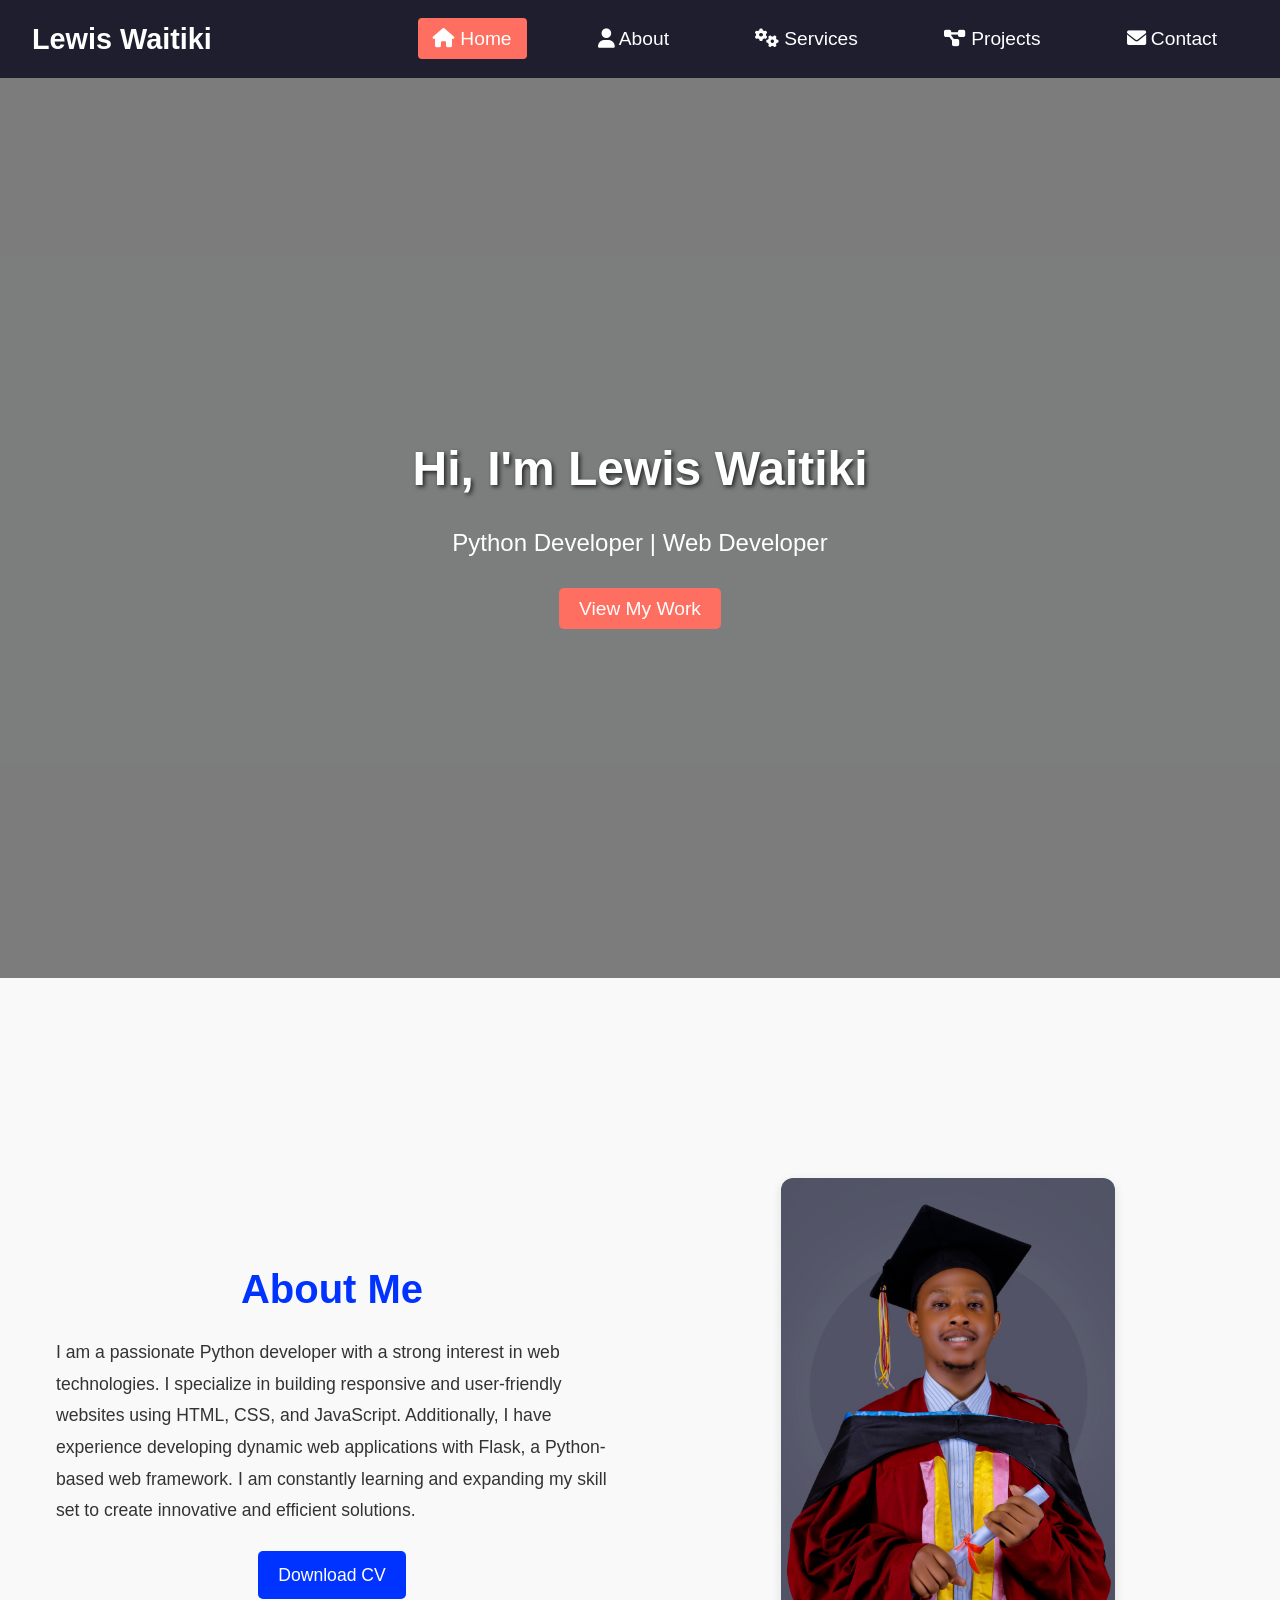
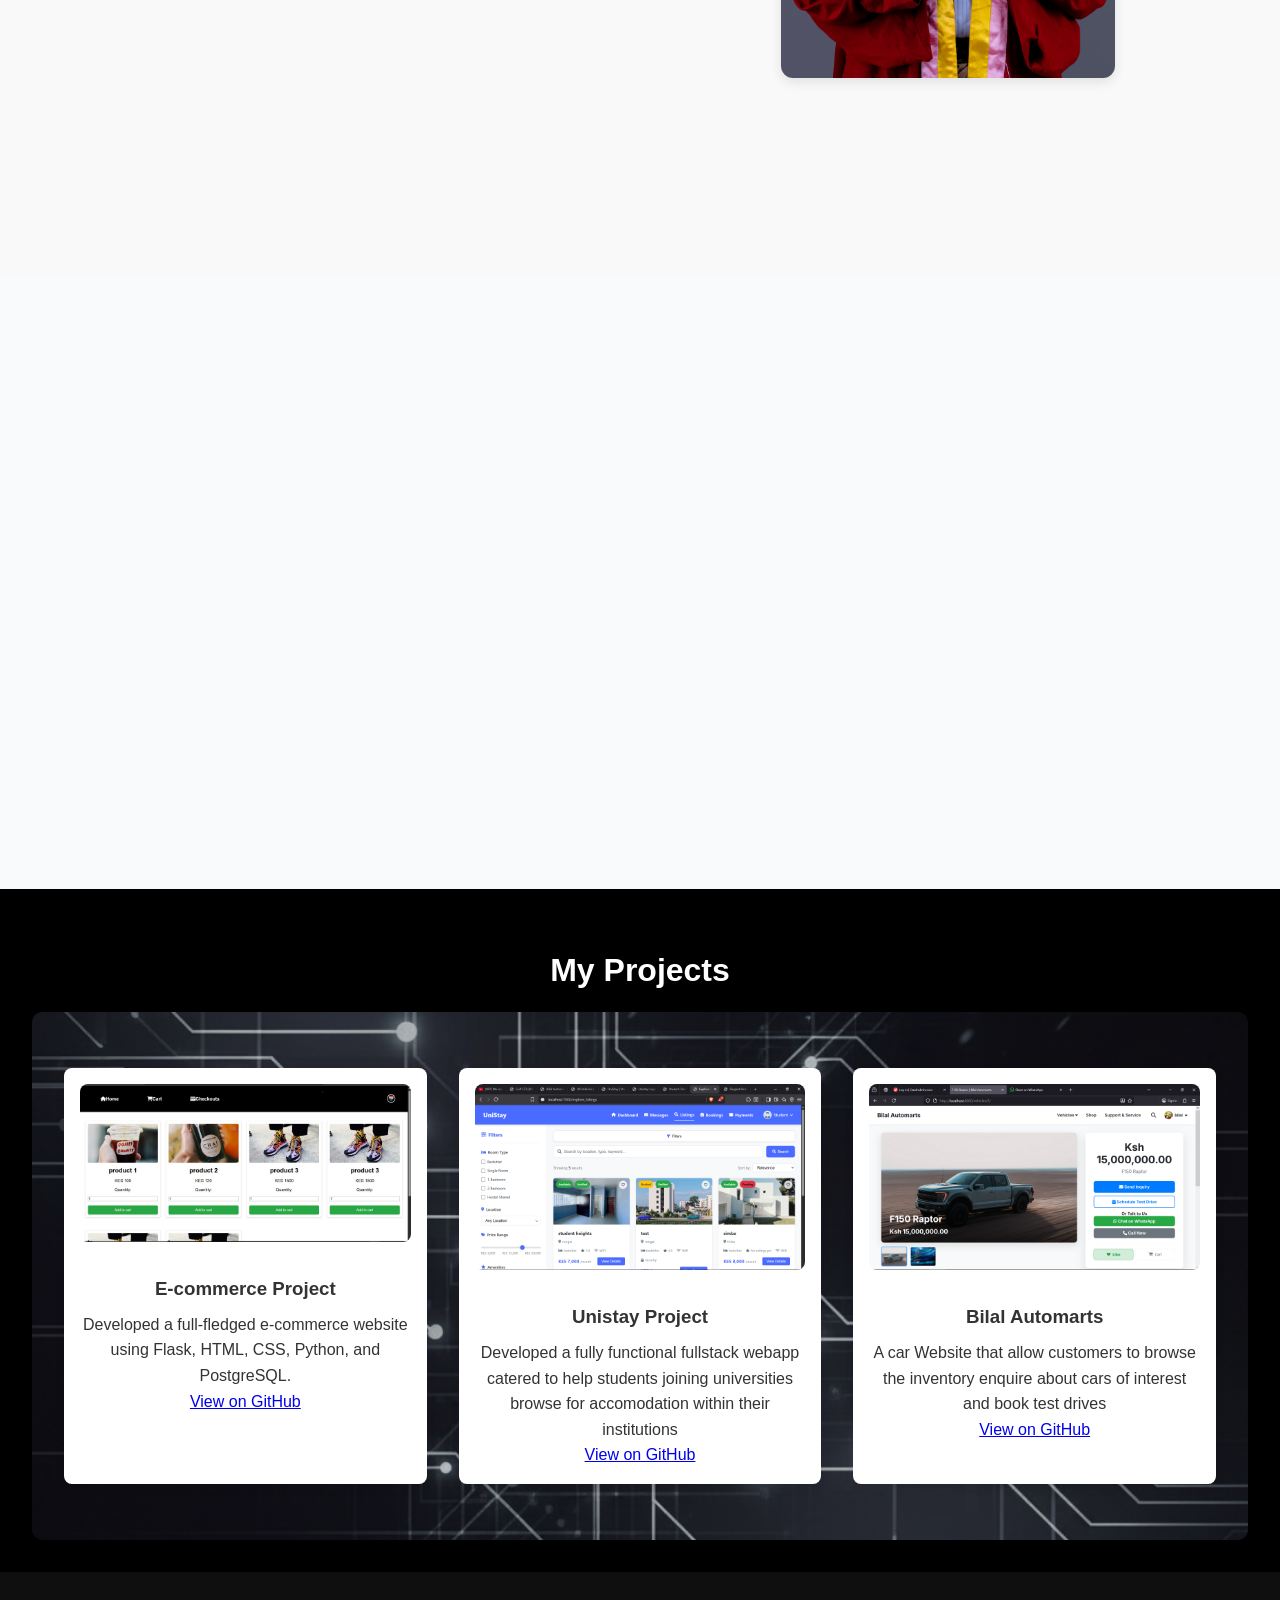
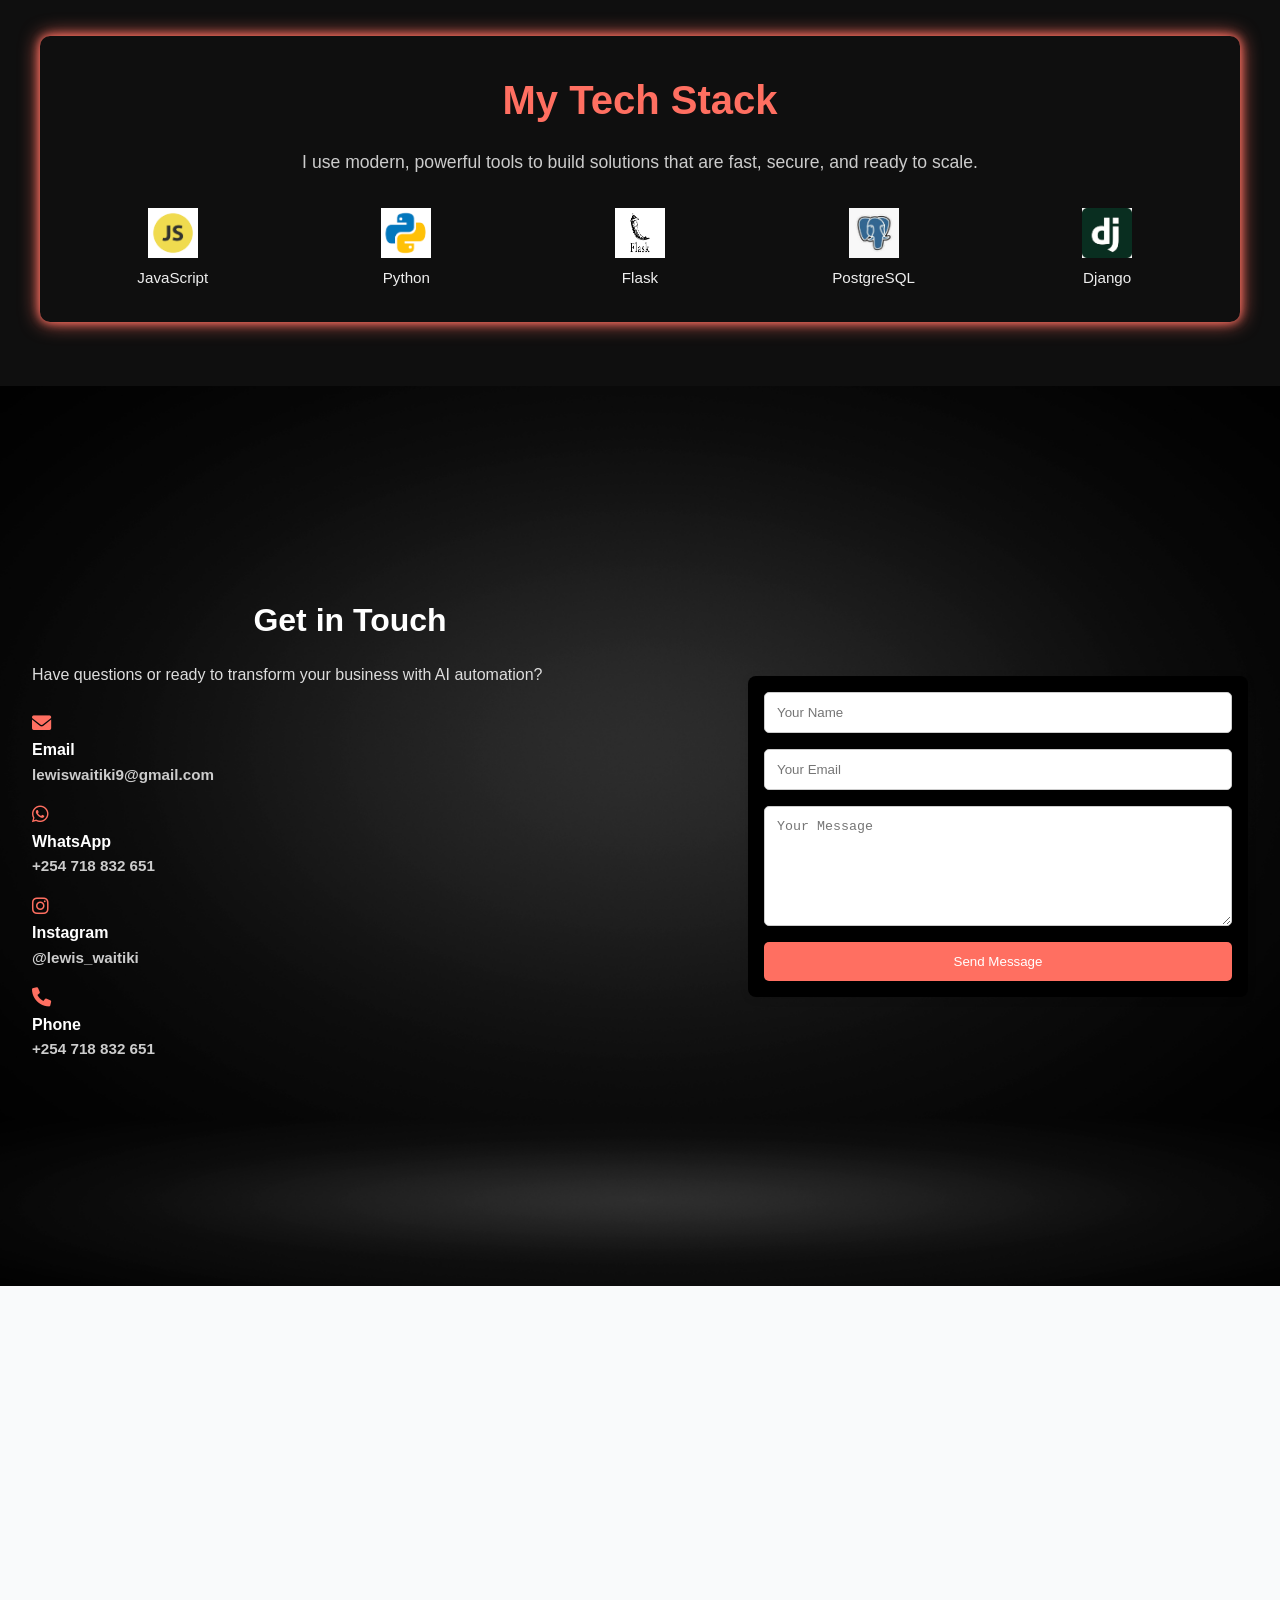
==== index.html @ f3b905ed "added ecommerce project image" ====
<!DOCTYPE html>
<html lang="en">
  <head>
    <meta charset="UTF-8" />
    <meta name="viewport" content="width=device-width, initial-scale=1.0" />
    <meta name="description" content="Lewis Waitiki - Web Developer Portfolio" />
    <meta name="keywords" content="Python Developer, Web Developer, Flask, Django, Portfolio, Nairobi">
    <meta name="author" content="Lewis Waitiki">
    <title>Lewis Waitiki | Web Developer</title>
    <link rel="stylesheet" href="css/style.css">
    <link href="https://fonts.googleapis.com/css2?family=Roboto:wght@400;700&display=swap" rel="stylesheet">
    <link rel="stylesheet" href="https://cdnjs.cloudflare.com/ajax/libs/font-awesome/6.0.0-beta3/css/all.min.css">
  </head>
  <body>
    <header>
      <div class="logo">Lewis Waitiki</div>
      <nav>
        <button id="toggle-button" aria-label="Toggle Menu">☰</button>
        <ul>
          <li><a href="#hero"><i class="fas fa-home"></i> Home</a></li>
          <li><a href="#about"><i class="fas fa-user"></i> About</a></li>
          <li><a href="#services"><i class="fas fa-cogs"></i> Services</a></li>
          <li><a href="#Projects"><i class="fas fa-project-diagram"></i> Projects</a></li>
          <li><a href="#contact"><i class="fas fa-envelope"></i> Contact</a></li>
        </ul>
      </nav>
    </header>
    <main>
      <!-- Hero Section -->
      <section id="hero"  class="reveal"> 
        <div class="hero-content">
          <h1>Hi, I'm Lewis Waitiki</h1>
          <p>Python Developer | Web Developer</p>
          <a href="#Projects" class="btn">View My Work</a>
        </div>
      </section>

      <!-- About Section -->
      <section id="about" class="reveal">
        <div class="about-container" id="about-container">
            <div class="about-content">
              <h2>About Me</h2>
              <p>
                I am a passionate Python developer with a strong interest in web technologies. 
                I specialize in building responsive and user-friendly websites using HTML, CSS, and JavaScript. 
                Additionally, I have experience developing dynamic web applications with Flask, a Python-based web framework. 
                I am constantly learning and expanding my skill set to create innovative and efficient solutions.
              </p>
              <div class="btn-wrapper">
                <a href="cv/lewis_waitiki_resume.pdf" class="btn" target="_blank">Download CV</a>
              </div>
            </div>
            <div class="about-image">
                <img src="images/portfolio-img.jpg" alt="portfolio image" id="about-image">
            </div>
        </div>
      </section>

      <!-- Services Section -->
      <section id="services" class="reveal">
        <h2>Services I Offer</h2>
        <div class="services-container">
          <div class="service">
            <i class="fas fa-laptop-code"></i>
            <h3>Web Development</h3>
            <p>I build responsive and user-friendly websites using modern technologies like HTML, CSS, JavaScript, and Flask/Django.</p>
            <a href="#contact" class="btn">Learn More</a>
          </div>
          <div class="service">
            <i class="fas fa-server"></i>
            <h3>Backend Development</h3>
            <p>I develop robust backend systems using Python, Flask, and Django to handle data processing, APIs, and server-side logic.I also have experience working with databases like Postgres and MySQL</p>
            <a href="#contact" class="btn">Learn More</a>
          </div>
          <div class="service">
            <i class="fas fa-bug"></i>
            <h3>Debugging & Optimization</h3>
            <p>I provide code reviews, debugging, and optimization services to improve the performance and efficiency of your web applications.</p>
            <a href="#contact" class="btn">Learn More</a>
          </div>
        </div>
        <!-- <a href="#contact" class="btn">Get in Touch</a> -->
      </section>

      <!-- Projects Section -->
      <section id="Projects" class="reveal">
        <h2>My Projects</h2>
        <div class="projects-container">
          <div class="Project">
            <img src="images/ecommerce-pr-img.jpg" alt="E-commerce Project Screenshot">
            <h3>E-commerce Project</h3>
            
            <p>Developed a full-fledged e-commerce website using Flask, HTML, CSS, Python, and PostgreSQL.</p>
            <a href="https://github.com/lewiswaitiki/Ecommerce" target="_blank">View on GitHub</a>
          </div>
          <div class="Project">
            <img src="images/unistay-img.png" alt="E-commerce Project Screenshot" id="project-img">
            <h3>Unistay Project</h3>
            <p>Developed a fully functional fullstack webapp catered to help students joining universities browse for accomodation within their institutions</p>
            <a href="https://github.com/lewiswaitiki/Ecommerce" target="_blank">View on GitHub</a>
          </div>
          <div class="Project">
            <img src="images/bilal-automarts-img.png" alt="E-commerce Project Screenshot" id="project-img">
            <h3>Bilal Automarts</h3>
            <p>A car Website that allow customers to browse the inventory enquire about cars of interest and book test drives</p>
            <a href="https://github.com/lewiswaitiki/Ecommerce" target="_blank">View on GitHub</a>
          </div>
        </div>
      </section>


      <section id="tech-stack" class="reveal">
        <div class="tech-stack-container">
          <h2>My Tech Stack</h2>
          <p>I use modern, powerful tools to build solutions that are fast, secure, and ready to scale.</p>
          <div class="tech-icons">
            <div class="tech-item"><img src="images/javascript.png" alt="JavaScript"><span>JavaScript</span></div>
            <div class="tech-item"><img src="images/python.png" alt="Python"><span>Python</span></div>
            <div class="tech-item"><img src="images/flask.png" alt="Flask"><span>Flask</span></div>
            <div class="tech-item"><img src="images/postgresql.jpg" alt="PostgreSQL"><span>PostgreSQL</span></div>
            <div class="tech-item"><img src="images/django.png" alt="Django"><span>Django</span></div>
          </div>
        </div>
      </section>

  

      <!-- Contact Section -->
      <section id="contact" class="reveal">
        <div class="contact-options">
          <h2>Get in Touch</h2>
          <p>Have questions or ready to transform your business with AI automation?</p>
          <div class="contact-option">
            <i class="fas fa-envelope"></i>
            <h4>Email</h4>
            <h5>lewiswaitiki9@gmail.com</h5>
          </div>
          <div class="contact-option">
            <i class="fab fa-whatsapp"></i>
            <h4>WhatsApp</h4>
            <h5>+254 718 832 651</h5>
          </div>
          <div class="contact-option">
            <i class="fab fa-instagram"></i>
            <h4>Instagram</h4>
            <h5>@lewis_waitiki</h5>
          </div>
          <div class="contact-option">
            <i class="fa-solid fa-phone"></i>
            <h4>Phone</h4>
            <h5>+254 718 832 651</h5>
          </div>
        </div>
        <div>
          <form action="#" method="post" id="form">
            <label for="name">Your Name</label>
            <input type="text" id="name" name="name" placeholder="Your Name" required>
            
            <label for="email">Your Email</label>
            <input type="email" id="email" name="email" placeholder="Your Email" required>
            
            <label for="message">Your Message</label>
            <textarea id="message" name="message" placeholder="Your Message" required></textarea>
            
            <button type="submit">Send Message</button>
          </form>
        </div>
      </section>
    </main>

    <footer class="footer reveal">
      <div class="footer-container">
        
        <!-- Logo or Branding -->
        <div class="footer-column">
          <div class="footer-logo">LW</div>
          <p>Lewis Waitiki</p>
        </div>

        <!-- Quick Links -->
        <div class="footer-column">
          <h4>Quick Links</h4>
          <ul class="footer-links">
            <li><a href="#about">About Me</a></li>
            <li><a href="#services">Services</a></li>
            <li><a href="#Projects">Projects</a></li>
            <li><a href="#tech-stack">stack</a></li>
            <li><a href="#contact">Contact</a></li>
          </ul>
        </div>

        <!-- Contact Info -->
        <div class="footer-column">
          <h4>Contact</h4>
          <p><i class="fas fa-map-marker-alt"></i> Nairobi, Kenya</p>
          <p><i class="fas fa-envelope"></i> <a href="mailto:lewiswaitiki9@gmail.com">lewiswaitiki9@gmail.com</a></p>
          <p><i class="fas fa-phone"></i> <a href="tel:+254718832651">+254 718 832 651</a></p>
          <div class="footer-socials">
            <a href="https://github.com/lewiswaitiki" target="_blank"><i class="fab fa-github"></i></a>
            <a href="https://www.instagram.com/lewis_waitiki/" target="_blank"><i class="fab fa-instagram"></i></a>
            <a href="https://api.whatsapp.com/send?phone=254718832651" target="_blank"><i class="fab fa-whatsapp"></i></a>
          </div>
        </div>

      </div>

      <hr>
      <p>&copy; 2025 Lewis Waitiki | All Rights Reserved</p>
    </footer>


    <!-- JavaScript -->
    <script src="js/scripts.js"></script>
  </body>
</html>
---- css/style.css ----
/* Reset & Base */
* {
  margin: 0;
  padding: 0;
  box-sizing: border-box;
}

body {
  font-family: 'Poppins', Arial, sans-serif;
  background-color: #F9FAFB;
  color: #333;
  line-height: 1.6;
  scroll-behavior: smooth;
}

.section{
  padding:4rem 2rem;
  max-width: 1200px;
  margin: auto;
}

header {
  display: flex;
  justify-content: space-between;
  align-items: center;
  background-color: #333;
  background: #1E1E2F;
  padding: 1rem 2rem;
  position: relative; /* Allows the menu to drop below */
  z-index: 1000; /* Keep header elements on top */
  position: sticky;
  top: 0;
}



.logo {
  color: white;
  font-size: 1.8rem;
  font-weight: 600;
}

/* Style the navigation */


nav ul {
  list-style: none;
  display: flex; /* Display as flex in desktop mode */
  gap: 1.5rem;
}

nav ul li {
  margin: 0 1rem;
}

nav ul li a {
  color: white;
  text-decoration: none;
  font-size: 1.2rem;
  padding: 10px 15px;
  border-radius: 4px;
  transition: background 0.3s ease;
}

nav ul li a:hover {
  background:  #ff4b3a;

}
nav ul li a.active {
  background-color: #ff6f61;
}

/* Menu Toggle Button */
#toggle-button {
  cursor: pointer;
  font-size: 2rem;
  color: white;
  background: transparent;
  border: none;
  display: none; /* Hidden by default */
}

/* Hero Section */
#hero {
  background: url('../images/portfolio.png') no-repeat  center/cover;
  height: 100vh;
  display: flex;
  justify-content: center;
  align-items: center;
  text-align: center;
  position: relative;
}

#hero::before{
  content:"";
  position: absolute;
  inset: 0;
  background: rgba(0, 0, 0, 0.5);
}

.hero-content {
  position: relative;
  z-index: 1;
  color: white;
  animation: fadeInUp 1s ease forwards;
}

#hero h1 {
  font-size: 3rem;
  text-shadow: 2px 2px 4px rgba(0, 0, 0, 0.7);
  margin-bottom: 1rem;
}

#hero p {
  font-size: 1.5rem;
  margin-bottom: 2rem;
}

#hero .btn {
  color: white;
  padding: 10px 20px;
  background: #ff6f61;
  text-decoration: none;
  font-size: 1.2rem;
  border-radius: 5px;
  transition: background 0.3s ease, transform 0.2s ease;
}

#hero .btn:hover {
  background:  #ff4b3a;
  transform: scale(1.05);
}


@keyframes fadeInUp {
  from { opacity: 0; transform: translateY(30px); }
  to { opacity: 1; transform: translateY(0); }
}

/* About Section */
#about {
  padding: 4rem 2rem;
  background-color: #f9f9f9;
  color: #333;
  width: 100%;
  min-height: 100vh;
  display: flex;
  align-items: center;
  justify-content: center;
}

.about-container {
  display: flex;
  flex-wrap: wrap;
  gap: 2rem;
  max-width: 1200px;
  margin: auto;
  align-items: center;
  animation: fadeInUp 1s ease forwards;
}

.about-content {
  flex: 1;
  min-width: 280px;
  padding: 1rem;
}

.about-content h2 {
  font-size: 2.5rem;
  margin-bottom: 1rem;
  color: #0033ff;
}

.about-content p {
  font-size: 1.1rem;
  line-height: 1.8;
  margin-bottom: 1.5rem;
}

.about-image {
  flex: 1;
  min-width: 280px;
  display: flex;
  justify-content: center;
  align-items: center;
  padding: 1rem;
}

.about-image img {
  max-width: 100%;
  height: 500px;
  border-radius: 12px;
  box-shadow: 0 4px 12px rgba(0, 0, 0, 0.1);
}

/* Button */
#about .btn-wrapper {
  display: flex;
  justify-content: center;
  margin-top: 1rem;
}

#about .btn {
  background: #0033ff;
  color: white;
  padding: 10px 20px;
  font-size: 1.1rem;
  border-radius: 5px;
  text-decoration: none;
  transition: background 0.3s ease, transform 0.2s ease;
}

#about .btn:hover {
  background: #001bbf;
  transform: scale(1.05);
}

/* Animation */
@keyframes fadeInUp {
  from { opacity: 0; transform: translateY(30px); }
  to { opacity: 1; transform: translateY(0); }
}


#services .btn {
  color: white;
  padding: 10px 20px;
  background: #ff6f61;
  text-decoration: none;
  font-size: 1.2rem;
  border-radius: 5px;
  transition: background 0.3s ease, transform 0.2s ease;
}

#services .btn:hover {
  background: #ff4b3a;
  transform: scale(1.05);
}

#services ul {
  list-style-type: none;
  padding: 0;
}

#services ul li {
  font-size: 1.2rem;
  margin: 0.5rem 0;
}

/* Services Section */
#services {
  padding: 2rem;
  text-align: center;
  background-color: #f9f9f9;
  height: 100vh;
}


#tech-stack {
  background-color: #0f0f0f;
  color: white;
  padding: 4rem 2rem;
  text-align: center;
}

.tech-stack-container {
  max-width: 1200px;
  margin: auto;
  box-shadow: 0 0 10px #ff6f61, 0 0 20px #ff6f61;
  border-radius: 10px;
  padding: 2rem;
}

#tech-stack h2 {
  font-size: 2.5rem;
  margin-bottom: 1rem;
  color: #ff6f61;
}

#tech-stack p {
  font-size: 1.1rem;
  margin-bottom: 2rem;
  color: #ccc;
}

.tech-icons {
  display: grid;
  grid-template-columns: repeat(auto-fit, minmax(120px, 1fr));
  gap: 2rem;
  justify-items: center;
}

.tech-item {
  display: flex;
  flex-direction: column;
  align-items: center;
  transition: transform 0.3s ease;
}

.tech-item img {
  width: 50px;
  height: 50px;
  margin-bottom: 0.5rem;
  /* filter: brightness(0) invert(1); */
}

.tech-item span {
  font-size: 0.95rem;
  color: #eee;
}

.tech-item:hover {
  transform: scale(1.1);
}





/* Projects Section */
#Projects {
  /* margin: 1.5rem 0; */
  /* margin: 2rem; */
  padding: 2rem;
  text-align: center;
  width: 100%;
  background-color:black;

}

#Projects h2{ 
  color: white;
  margin-top:1.5rem;
}


.projects-container {
  display: grid;
  grid-template-columns: repeat(auto-fit, minmax(280px, 1fr));
  gap: 2rem; 
  border-radius: 10px;
  padding: 2rem;
  background-image: url(../images/projects-bg.png);
  background-size: cover;
  background-position: center; 
  overflow: hidden;
}

.Project {
  margin: 1.5rem 0;
  background: white;
  border-radius: 8px;
  padding: 1rem;
  box-shadow: 0 4px 8px rgba(0, 0, 0, 0.1);
  transition: transform 0.3s ease;
}

.Project:hover {
  transform: translateY(-5px);
  transform: scale(1.02);
}

.Project img {
  max-width: 100%;
  border-radius: 8px;
  margin-bottom: 1rem;
}

.Project h3 {
  margin: 0.5rem 0;
}

/* Contacts Section */


/*  */

/* Contact Section */
#contact {
  background-image: url('../images/contact-bg.jpg');
  background-size: cover;
  background-position: center;
  min-height: 100vh;
  display: flex;
  align-items: center;
  justify-content: center;
  gap: 5rem;
  padding: 4rem 2rem;
  color: #fff;
}

#contact h2 {
  color: #ffffff;
  margin-bottom: 1rem;
}

.contact-options {
  flex: 1;
  min-width: 280px;
}

.contact-options p {
  margin-bottom: 1.5rem;
  font-size: 1rem;
  color: #ddd;
}

.contact-option {
  margin-bottom: 1rem;
}

.contact-option i {
  font-size: 1.2rem;
  color: #ff6f61;
  margin-right: 10px;
}

.contact-option h4 {
  margin: 0;
  font-size: 1rem;
  font-weight: 600;
}

.contact-option h5 {
  margin: 0;
  font-size: 0.95rem;
  color: #ccc;
}

/* Contact Form */
form {
  flex: 1;
  max-width: 500px;
  width: 100%;
  display: flex;
  flex-direction: column;
  background-color: rgba(0, 0, 0, 0.85);
  border-radius: 8px;
  padding: 1.5rem;
  box-shadow: 0 2px 8px rgba(0, 0, 0, 0.3);
}


form {
  max-width: 500px;
  width: 500px;
  margin: auto;
  display: flex;
  flex-direction: column;
  background-color:black;
  border-radius: 8px;
  padding: 1rem;
  box-shadow: 0 2px 8px rgba(0, 0, 0, 0.1);
}

form label {
  display: none;
}

form input,
form textarea {
  padding: 12px;
  margin-bottom: 1rem;
  border: 1px solid #ccc;
  border-radius: 5px;
  transition: border-color 0.3s ease;
  background: #fff;
  color: #333;
}

form textarea {
  height: 120px;
}

form input:focus,
form textarea:focus {
  border-color: #ff6f61;
}

form button {
  padding: 12px 20px;
  background: #ff6f61;
  color: white;
  border: none;
  border-radius: 5px;
  cursor: pointer;
  transition: background 0.3s ease, transform 0.2s ease;
}

form button:hover {
  background: #ff4b3a;
  transform: scale(1.05);
}


/* Footer Layout */
.footer {
  background: #1E1E2F;
  color: white;
  padding: 3rem 2rem;
  text-align: center;
}

.footer-container {
  display: flex;
  flex-wrap: wrap;
  justify-content: space-between;
  gap: 2rem;
  max-width: 1200px;
  margin: auto;
  text-align: left;
}

.footer-column {
  flex: 1;
  min-width: 250px;
}

.footer-logo {
  font-size: 2rem;
  font-weight: bold;
  color: #ff6f61;
  margin-bottom: 0.5rem;
}

.footer-links {
  list-style: none;
  padding: 0;
}

.footer-links li {
  margin: 0.5rem 0;
}

.footer-links a {
  color: white;
  text-decoration: none;
  transition: color 0.3s ease;
}

.footer-links a:hover {
  color: #ff6f61;
}

.footer-column a {
  color: white;
  text-decoration: none;
}

.footer-column a:hover {
  color: #ff6f61;
}

.footer-socials {
  margin-top: 1rem;
  display: flex;
  gap: 1rem;
}

.footer-socials a {
  font-size: 1.5rem;
  color: white;
  transition: color 0.3s ease;
}

.footer-socials a:hover {
  color: #ff6f61;
}

hr {
  margin: 2rem 0;
  border: none;
  border-top: 1px solid #444;
}

.footer p {
  font-size: 0.9rem;
  color: #ccc;
}

/* Scroll Reveal Base */
.reveal {
  opacity: 0;
  transform: translateY(40px);
  transition: opacity 0.8s ease, transform 0.8s ease;
}

.reveal.visible {
  opacity: 1;
  transform: translateY(0);
}

hr{
  margin-bottom: 2rem;
  width: 100%;
}







/* Services Section */
#services {
  padding: 4rem 2rem;
  background-color: #f9f9f9;
  text-align: center;
  background-color:#0C0C69;
  height: auto;
}

#services h2{
  color: white;
}

.services-container {
  display: grid;
  grid-template-columns: repeat(auto-fit, minmax(300px, 1fr));
  gap: 2rem;
  margin-top: 2rem;
}

h2{
  font-size: 2rem;
  margin-bottom: 1rem;
  text-align: center;
}

.service {
  background: white;
  border-radius: 8px;
  padding: 2rem;
  box-shadow: 0 4px 8px rgba(0, 0, 0, 0.1);
  transition: transform 0.3s ease, box-shadow 0.3s ease, background 0.3s ease;
  height: 400px;
}

.service:hover {
  transform: translateY(-10px);
  box-shadow: 0 8px 16px rgba(0, 0, 0, 0.2);
  background: #f9f9f9;
}

.service i {
  /* font-size: 2.5rem;
  color: #ff6f61;
  margin-bottom: 1rem; */
  font-size: 2.5rem;
  background: linear-gradient(45deg, #ff6f61, #ff4b3a);
  -webkit-background-clip: text;
  background-clip: text;
  color: transparent;
  margin-bottom: 1rem;
}

.service h3 {
  font-size: 1.5rem;
  margin-bottom: 1rem;
}

.service p {
  font-size: 1rem;
  color: #666;
}

#services .btn {
  display: inline-block;
  padding: 0.75rem 1.5rem;
  background: #ff6f61;
  color: white;
  text-decoration: none;
  border-radius: 5px;
  transition: background 0.3s ease, transform 0.3s ease;
  margin: 2rem 0 2rem; /* Add margin for spacing */
}

#services .btn:hover {
  background: #ff4b3a;
  transform: translateY(-3px); /* Add a subtle hover effect */
}



/* Responsive Styles *//* Desktop Styles */
@media (min-width: 769px) {
  #toggle-button {
    display: none; /* Hide toggle button on desktop */
  }

  nav ul {
    display: flex; /* Show menu items as flex on desktop */
  }
}

/* Mobile Styles */
@media (max-width: 768px) {
  /* Toggle button visible */
  #toggle-button {
    display: block;
    margin-left: auto;
  }

  /* Navigation menu hidden by default */
  nav ul {
    display: none;
    flex-direction: column;
    position: absolute;
    top: 70px;
    right: 0;
    background-color: #333;
    width: 200px;
    z-index: 999;
  }

  nav ul.show {
    display: flex; /* Show menu when toggled */
  }

  nav ul li {
    padding: 5px;
    text-align: right;
  }

  nav ul li a {
    padding: 10px 20px;
    display: block;
  }

  /* Layout adjustments */
  .services-container,
  .projects-container,
  .footer-container {
    grid-template-columns: 1fr;
    flex-direction: column;
    text-align: center;
  }

  .footer-column {
    margin-bottom: 2rem;
  }

  .footer-socials{
    justify-content: center;
  }

  .service,
  .Project {
    height: auto;
    padding: 1rem;
  }

  /* Hero text scaling */
  .hero-content h1,
  #hero h1 {
    font-size: 2rem;
  }

  .hero-content p,
  #hero p {
    font-size: 1.2rem;
  }

  /* Form padding */
  form {
    padding: 1rem;
  }

  /* Section spacing */
  #about,
  #services,
  #contact {
    padding: 2rem 1rem;
    height: auto;
  }

  .about-content{
    width: 100%;
  }

  .about-container {
    flex-direction: column;
    text-align: center;
  }

  .about-content h2 {
    font-size: 2rem;
  }

  .about-content p {
    font-size: 1rem;
  }

  .about-image img {
    width: 100%;
    max-width: 400px;
  }

  #contact {
    flex-direction: column;
    gap: 2rem;
    text-align: center;
    padding: 2rem 1rem;
  }

  .contact-options {
    order: 1;
  }

  form {
    order: 2;
    width: 100%;
    max-width: 100%;
  }

  .contact-option h4,
  .contact-option h5 {
    text-align: center;
  }

  
  .tech-icons {
    gap: 1rem;
  }

  .tech-item img {
    width: 40px;
    height: 40px;
  }

  #tech-stack h2 {
    font-size: 2rem;
  }
}
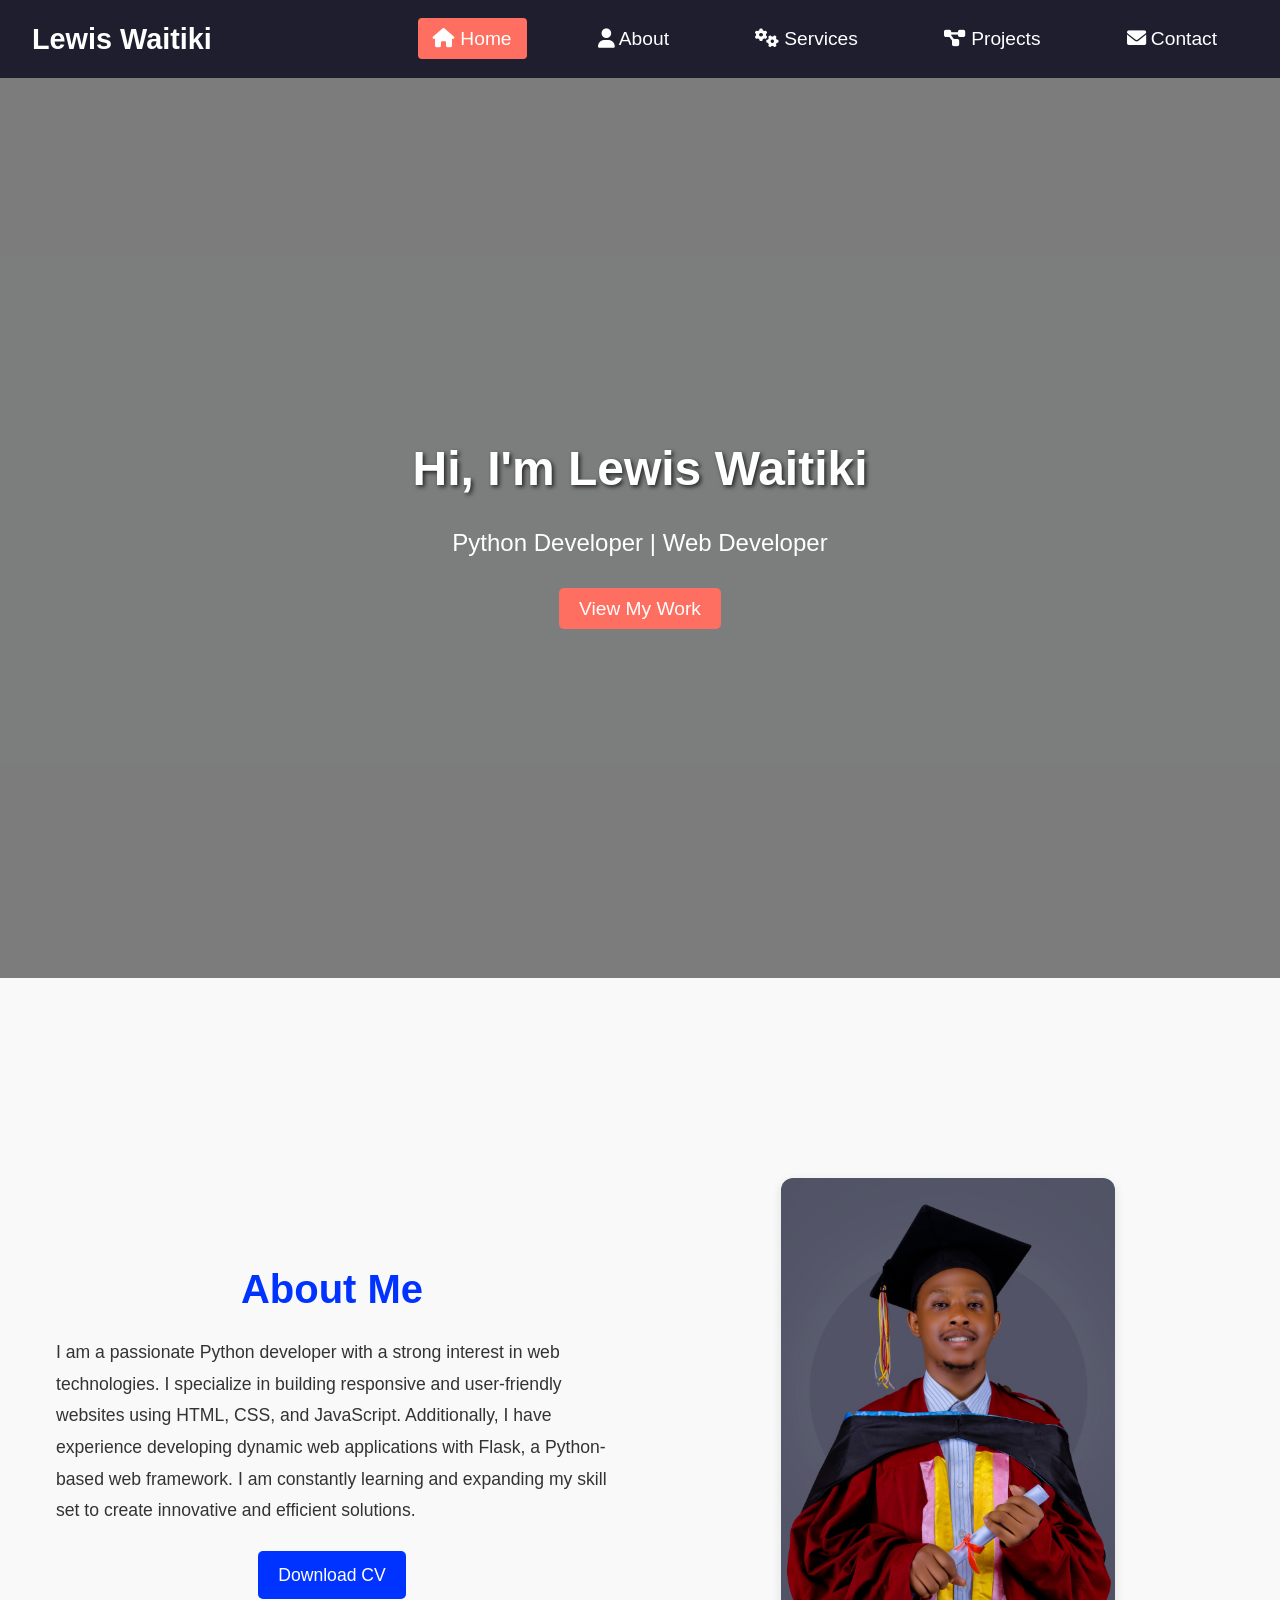
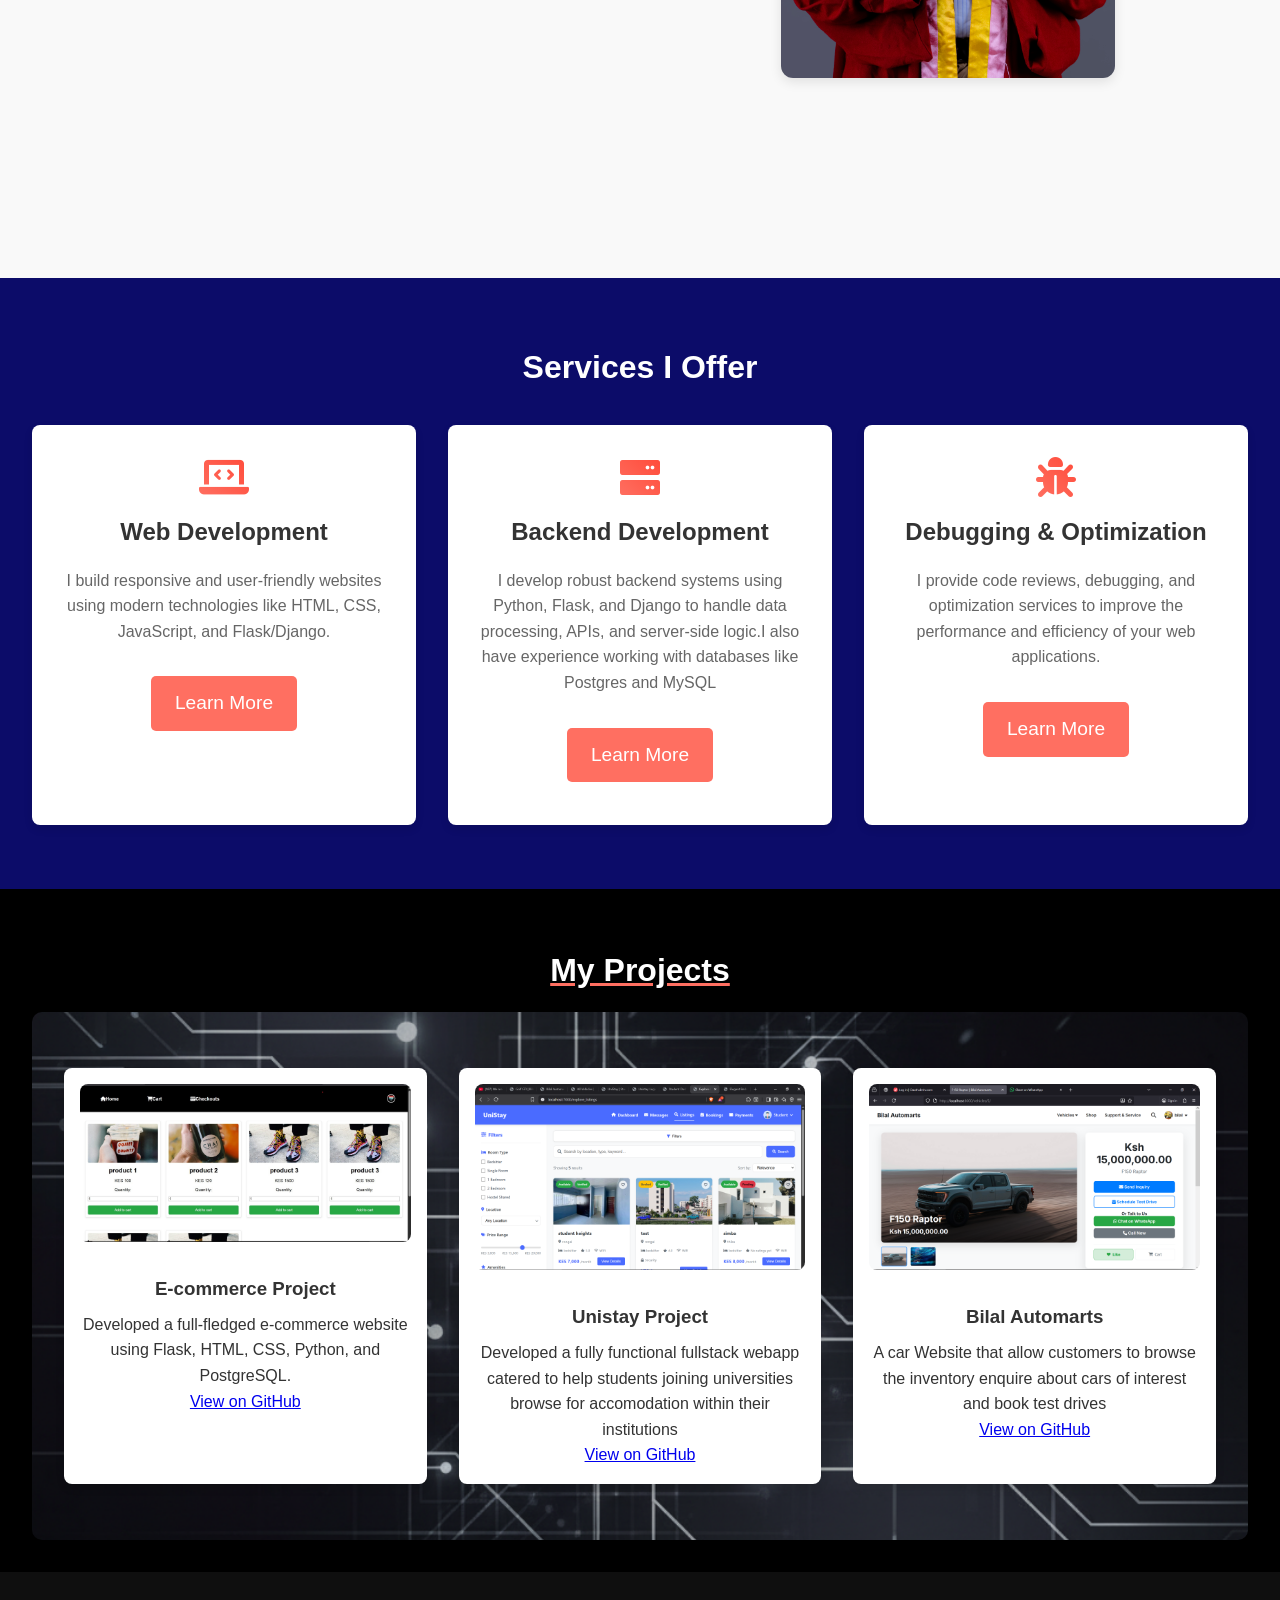
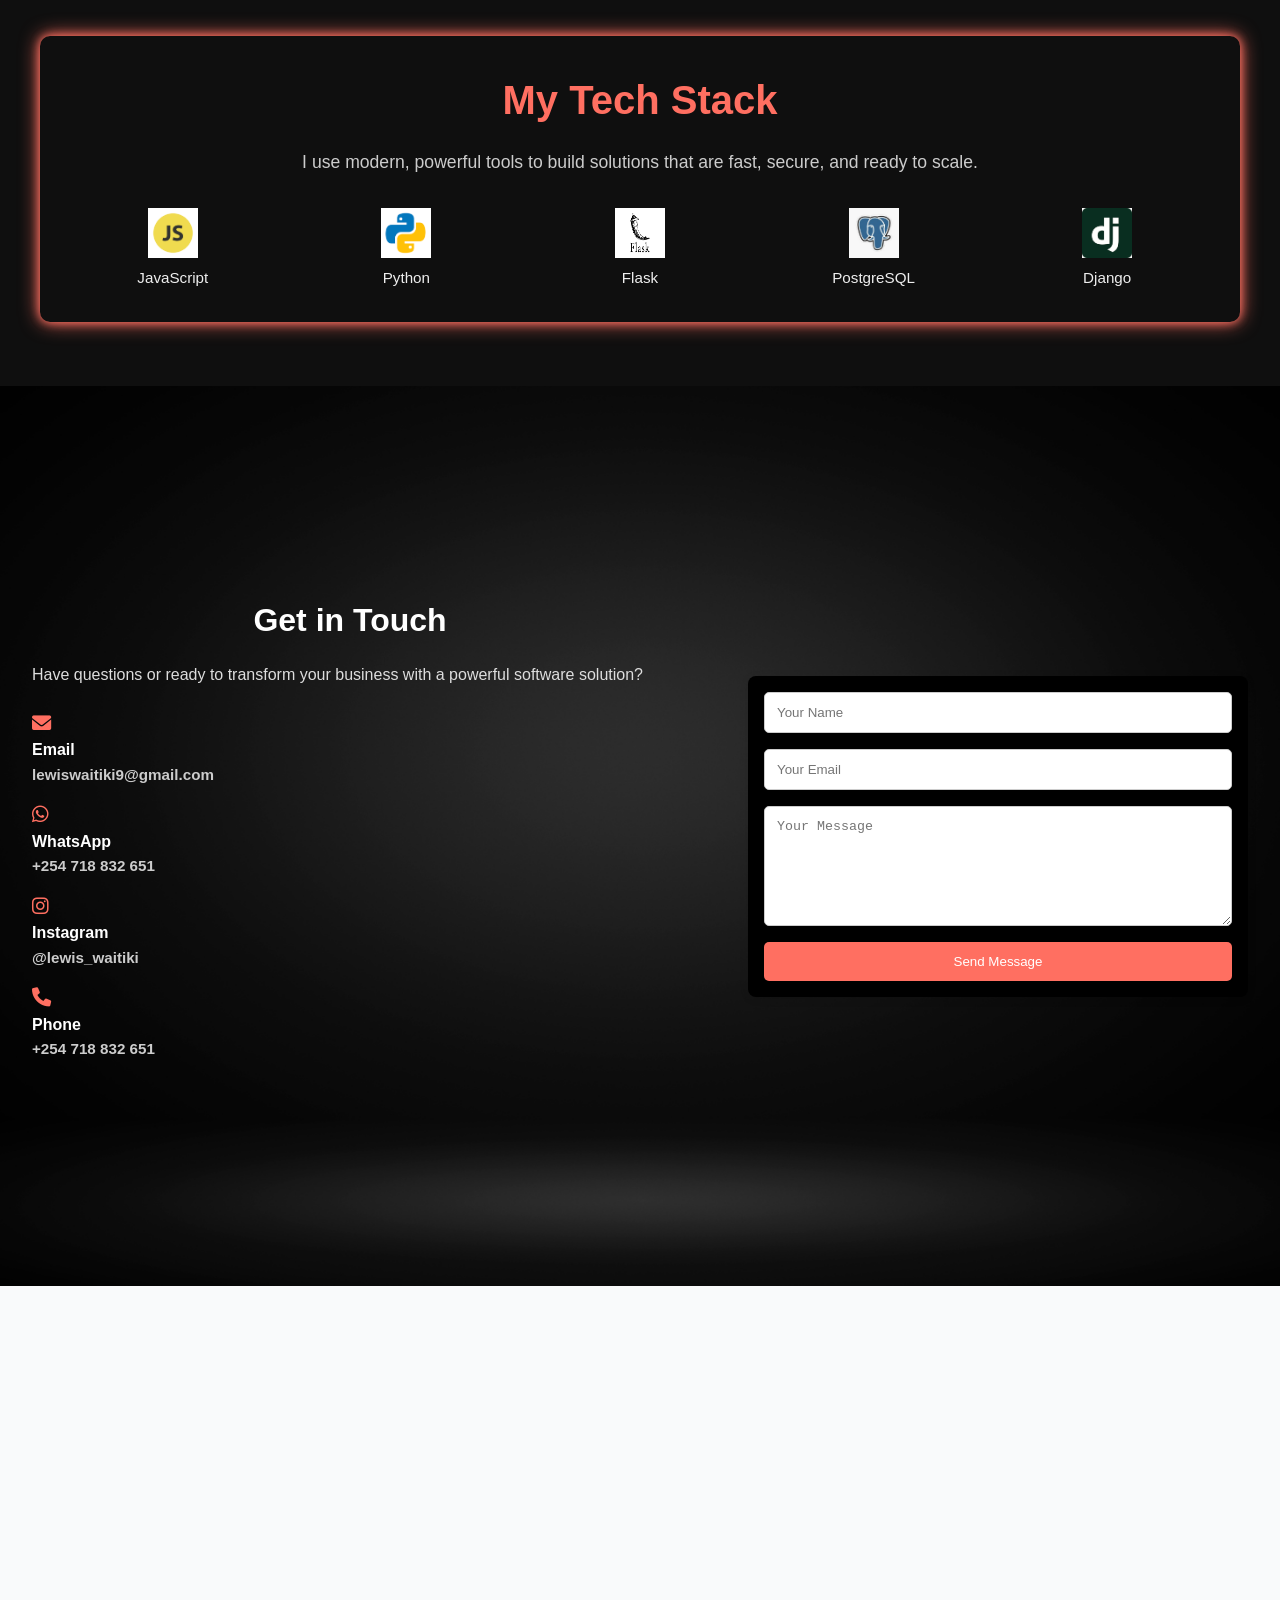
==== commit 5cdf9af8: "updated contact section tittle" ====
--- a/index.html
+++ b/index.html
@@ -129,7 +129,7 @@
       <section id="contact" class="reveal">
         <div class="contact-options">
           <h2>Get in Touch</h2>
-          <p>Have questions or ready to transform your business with AI automation?</p>
+          <p>Have questions or ready to transform your business with a powerful software solution?</p>
           <div class="contact-option">
             <i class="fas fa-envelope"></i>
             <h4>Email</h4>
--- a/css/style.css
+++ b/css/style.css
@@ -331,6 +331,9 @@
 #Projects h2{ 
   color: white;
   margin-top:1.5rem;
+  text-decoration: underline;
+  /* text-underline-offset: 6px; */
+  text-decoration-color: #ff6f61;
 }
 
 
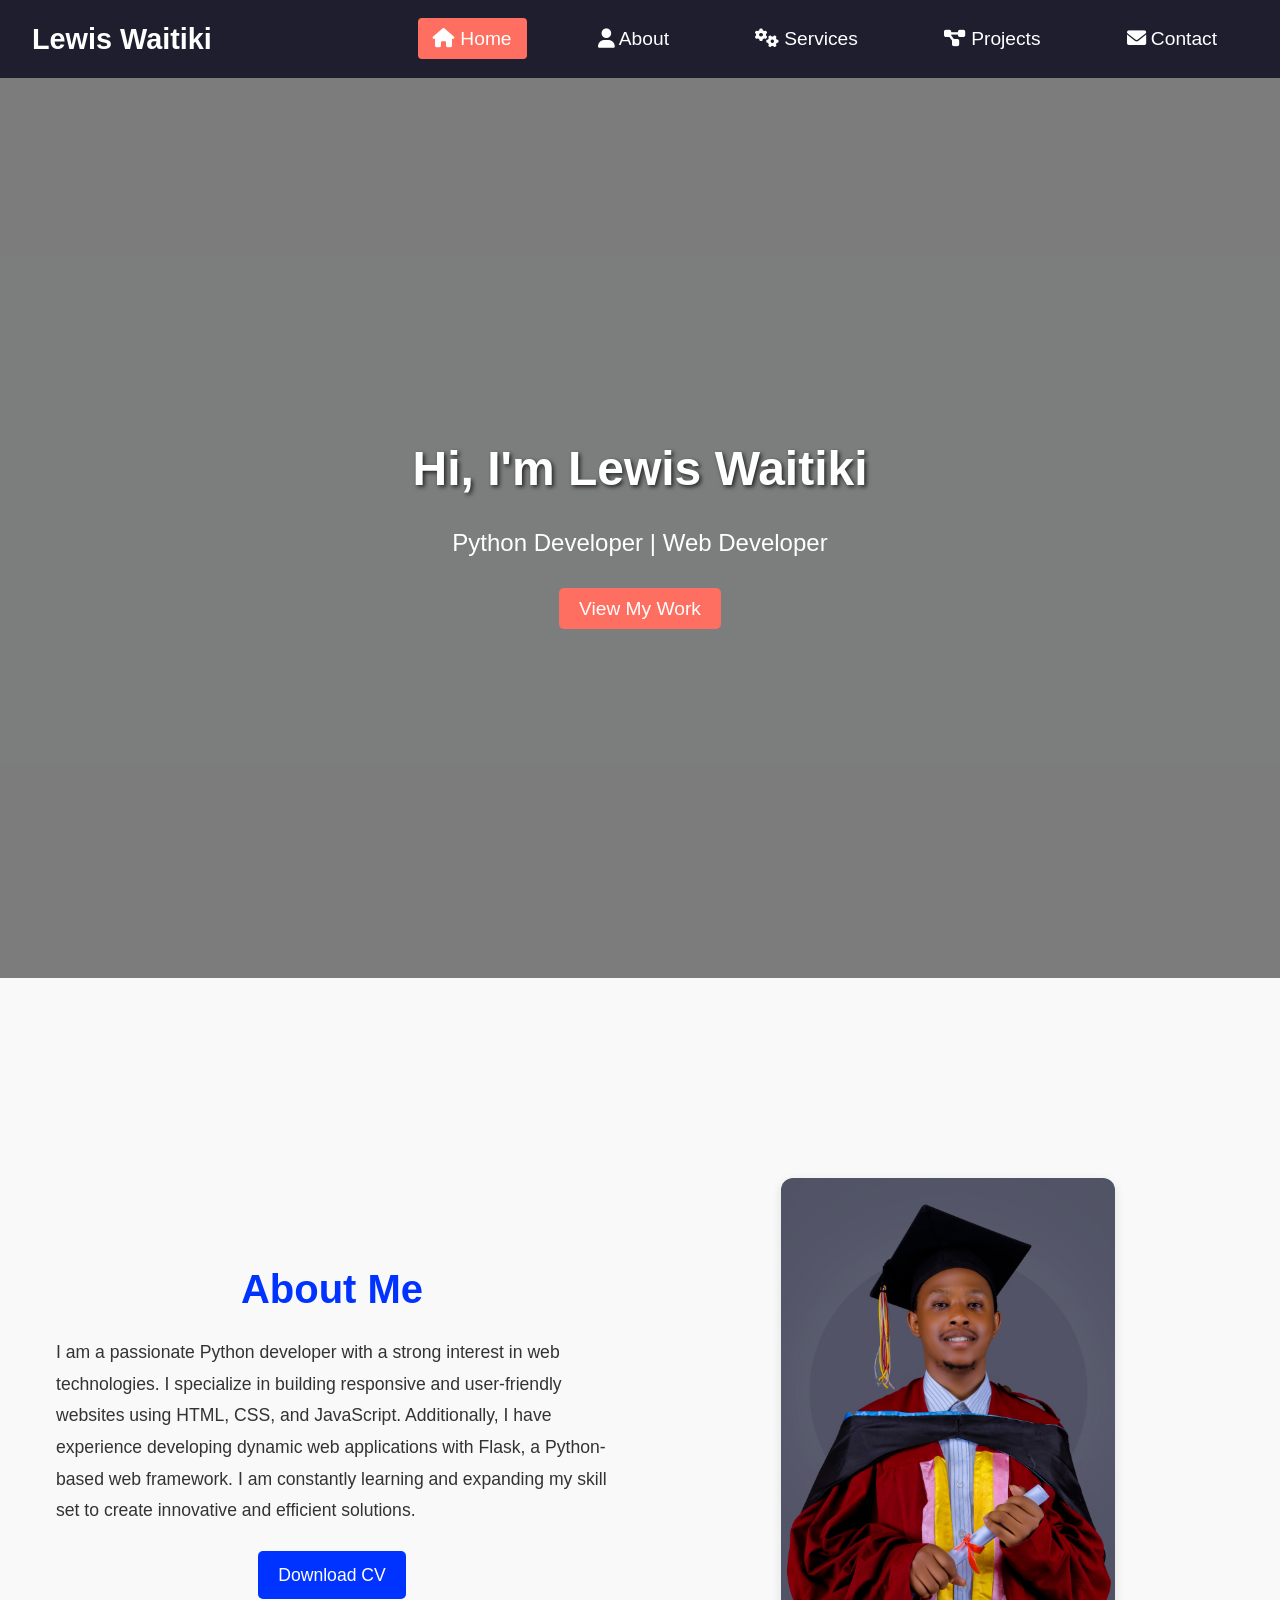
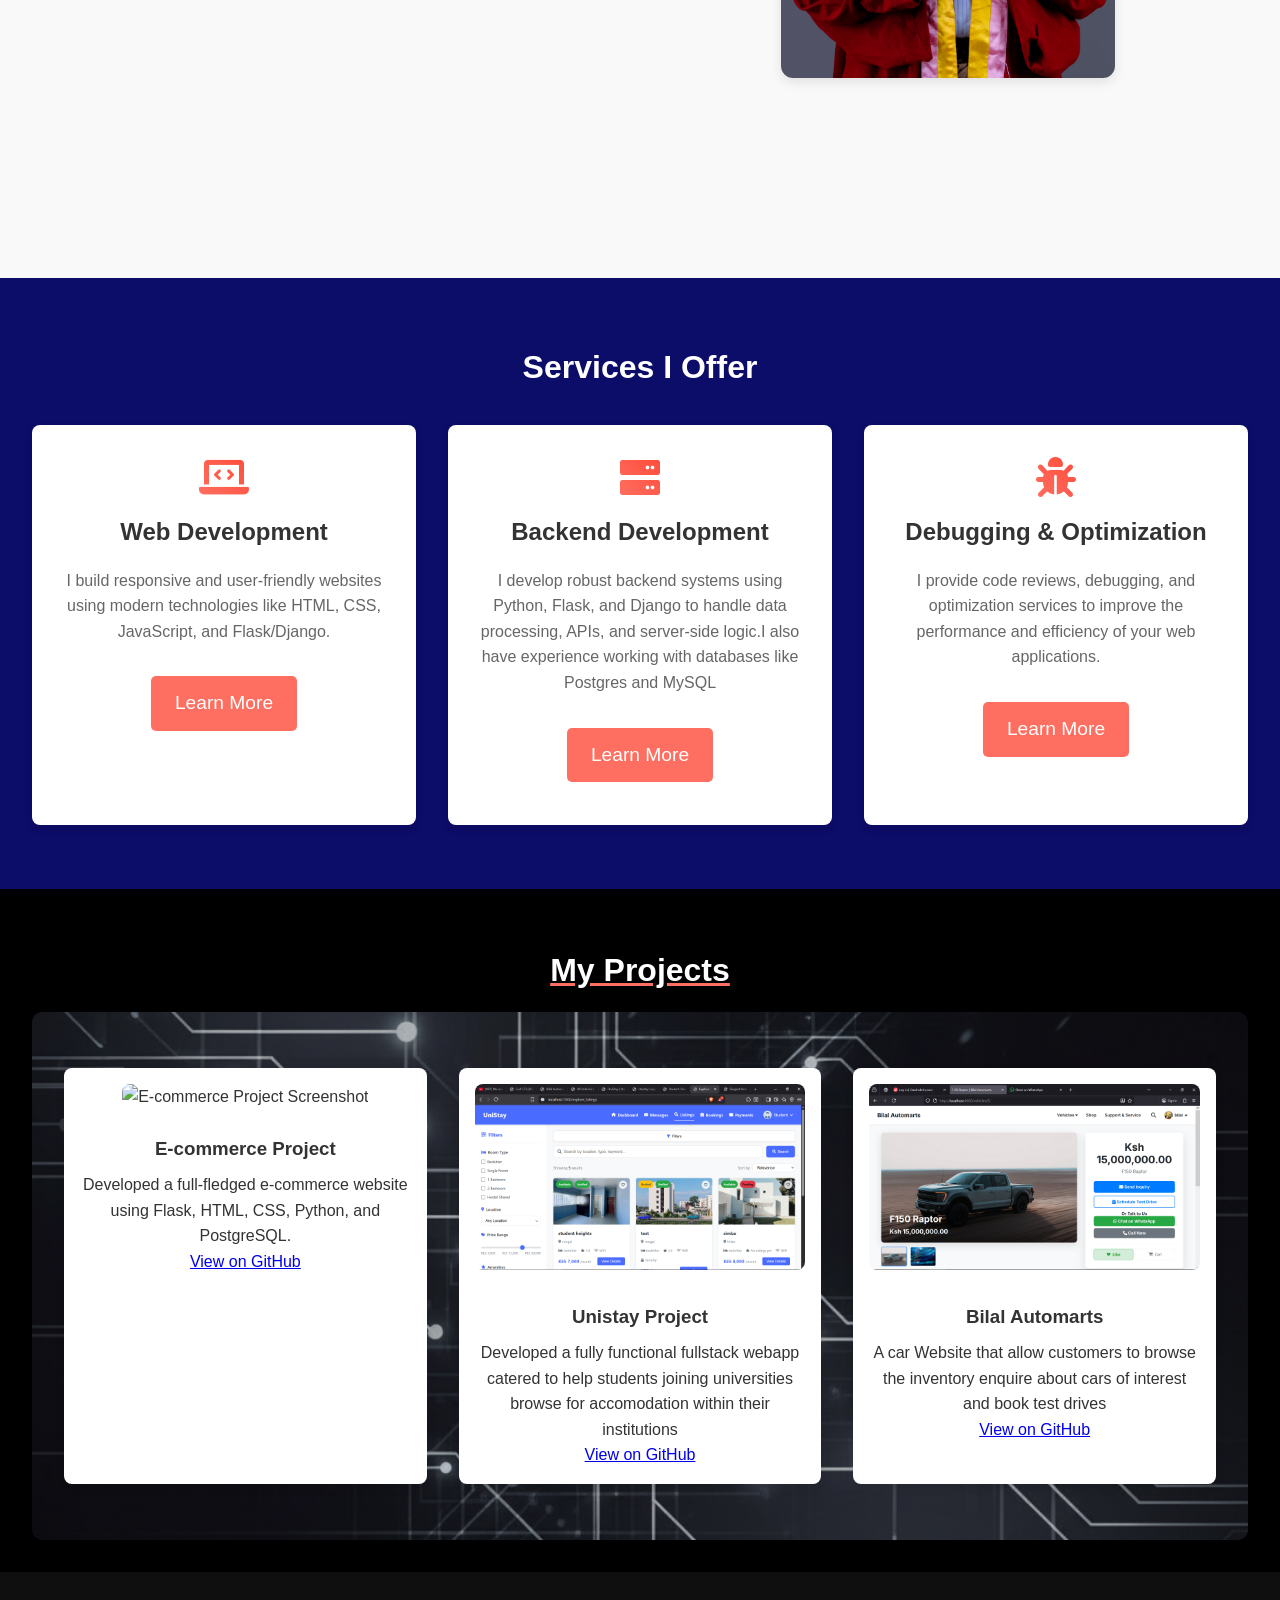
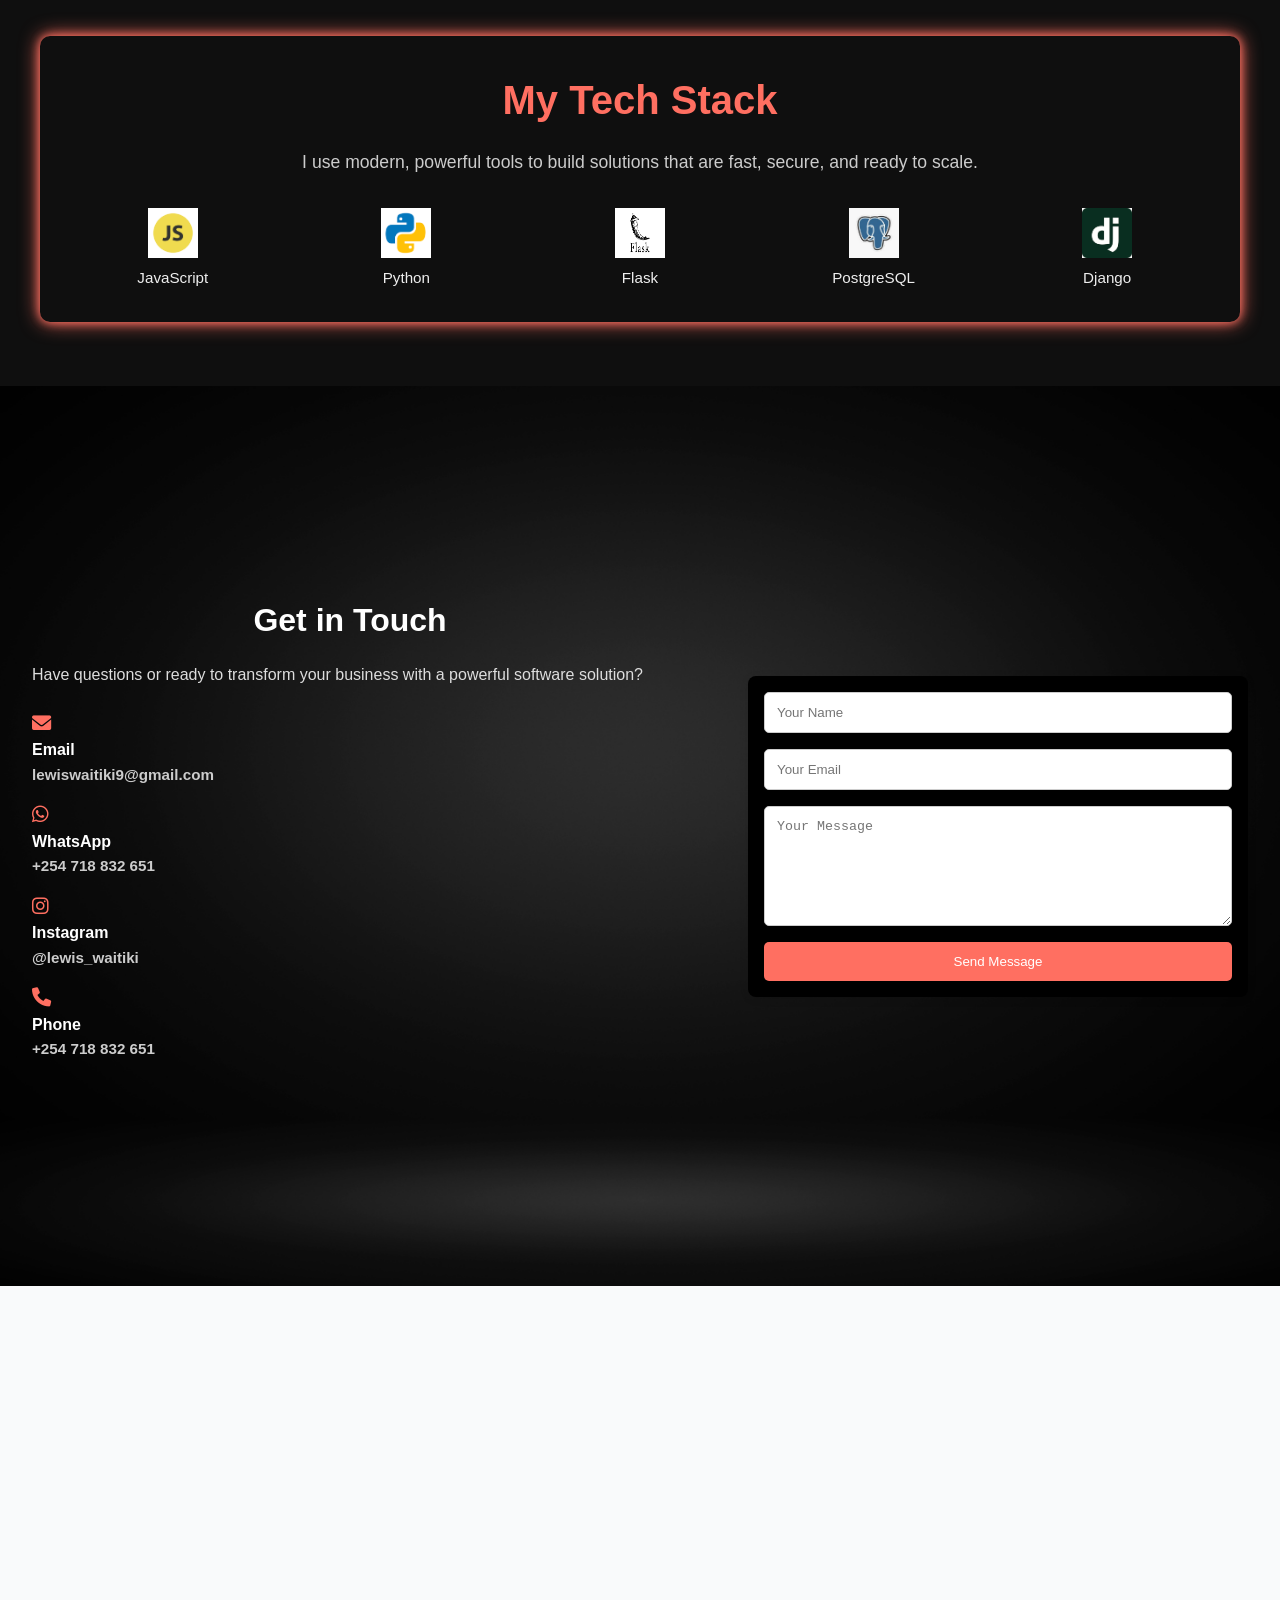
==== commit 65d5d211: "updated github links" ====
--- a/index.html
+++ b/index.html
@@ -97,13 +97,13 @@
             <img src="images/unistay-img.png" alt="E-commerce Project Screenshot" id="project-img">
             <h3>Unistay Project</h3>
             <p>Developed a fully functional fullstack webapp catered to help students joining universities browse for accomodation within their institutions</p>
-            <a href="https://github.com/lewiswaitiki/Ecommerce" target="_blank">View on GitHub</a>
+            <a href="https://github.com/lewiswaitiki/unistay" target="_blank">View on GitHub</a>
           </div>
           <div class="Project">
             <img src="images/bilal-automarts-img.png" alt="E-commerce Project Screenshot" id="project-img">
             <h3>Bilal Automarts</h3>
             <p>A car Website that allow customers to browse the inventory enquire about cars of interest and book test drives</p>
-            <a href="https://github.com/lewiswaitiki/Ecommerce" target="_blank">View on GitHub</a>
+            <a href="https://github.com/lewiswaitiki/bilal_automarts" target="_blank">View on GitHub</a>
           </div>
         </div>
       </section>
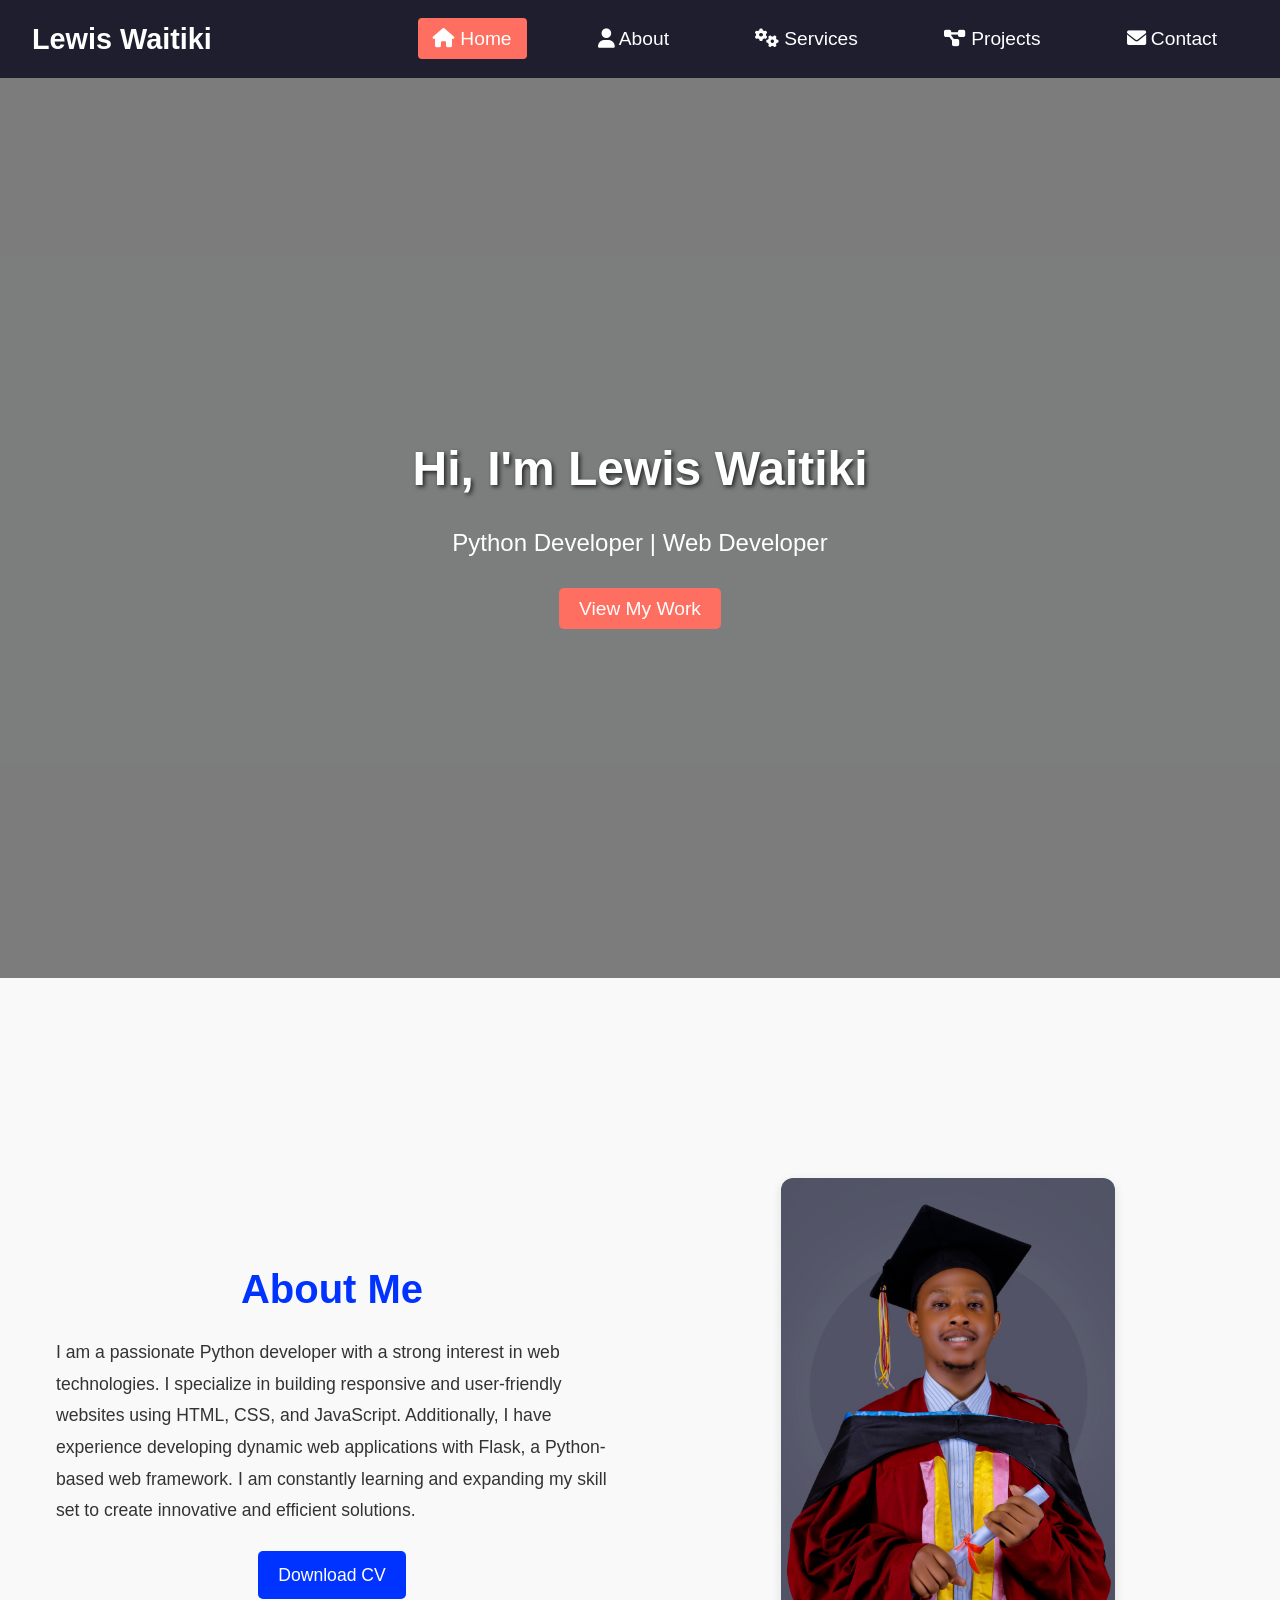
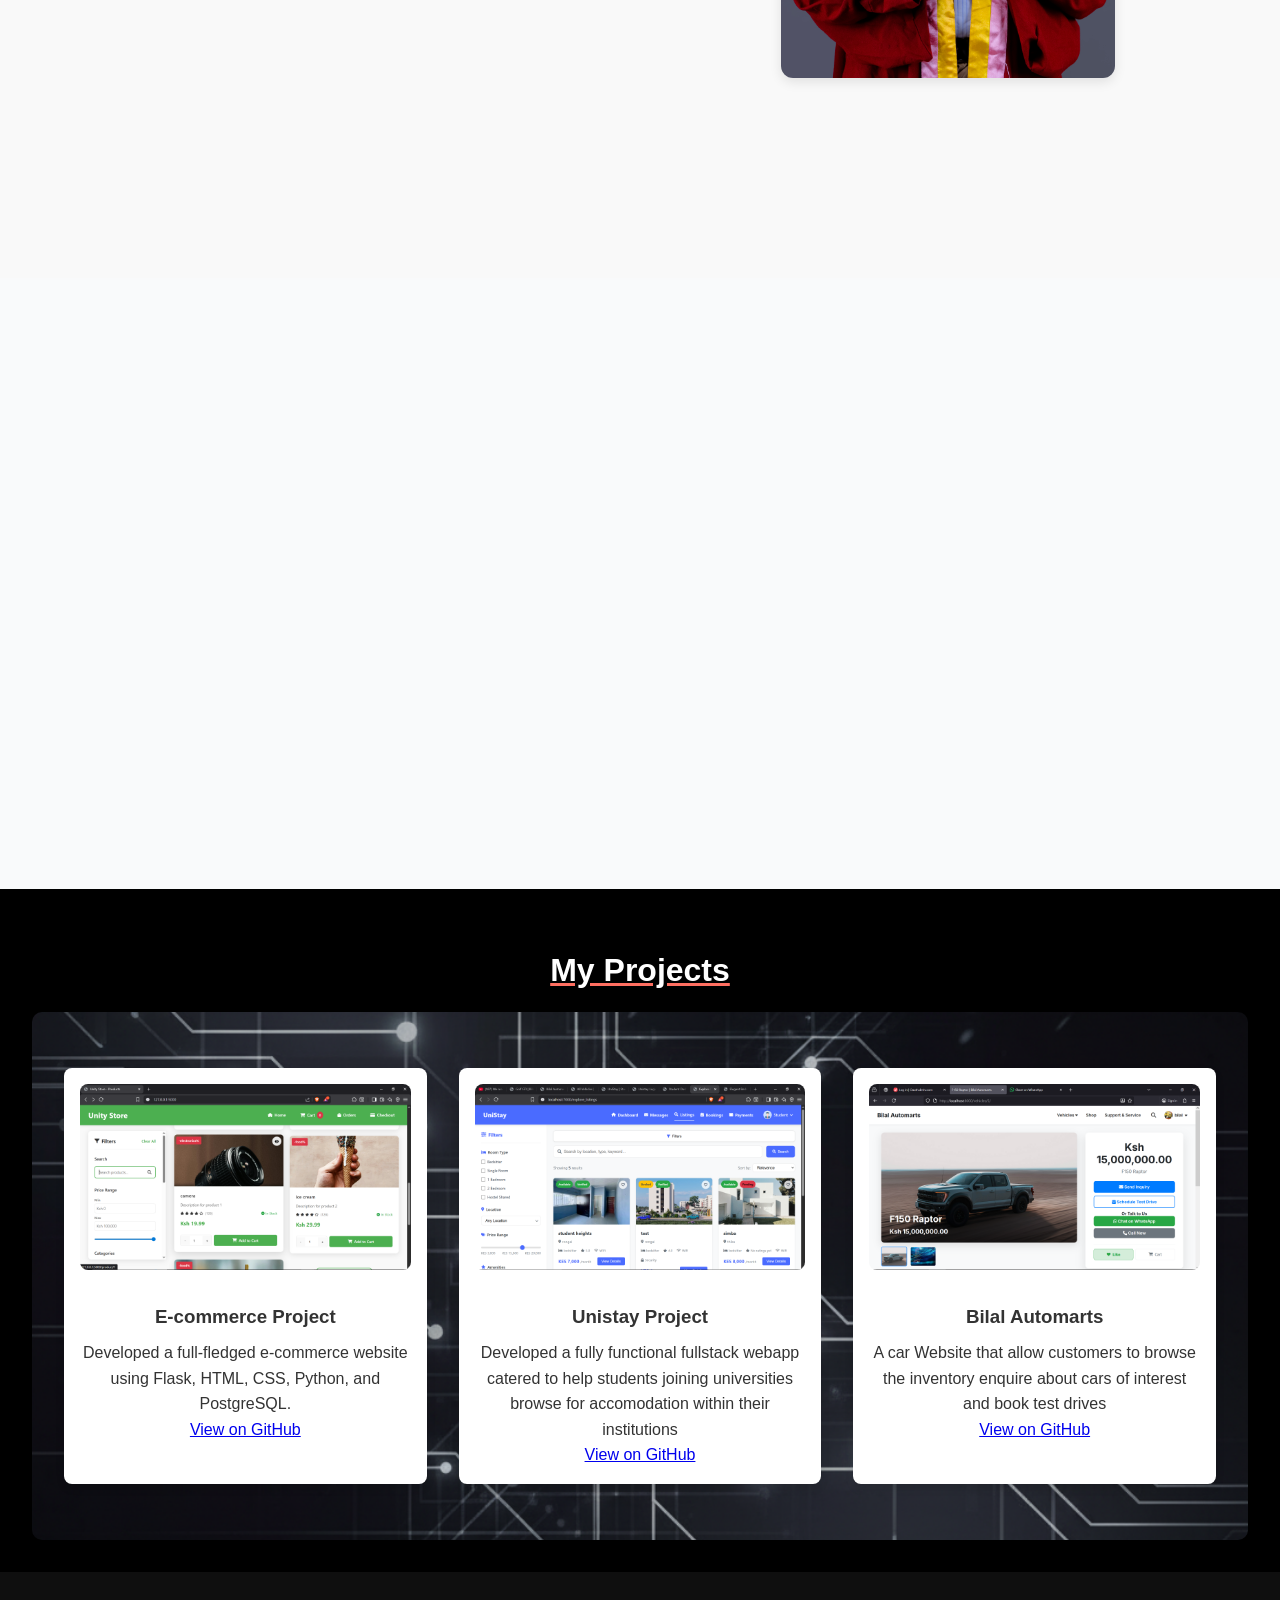
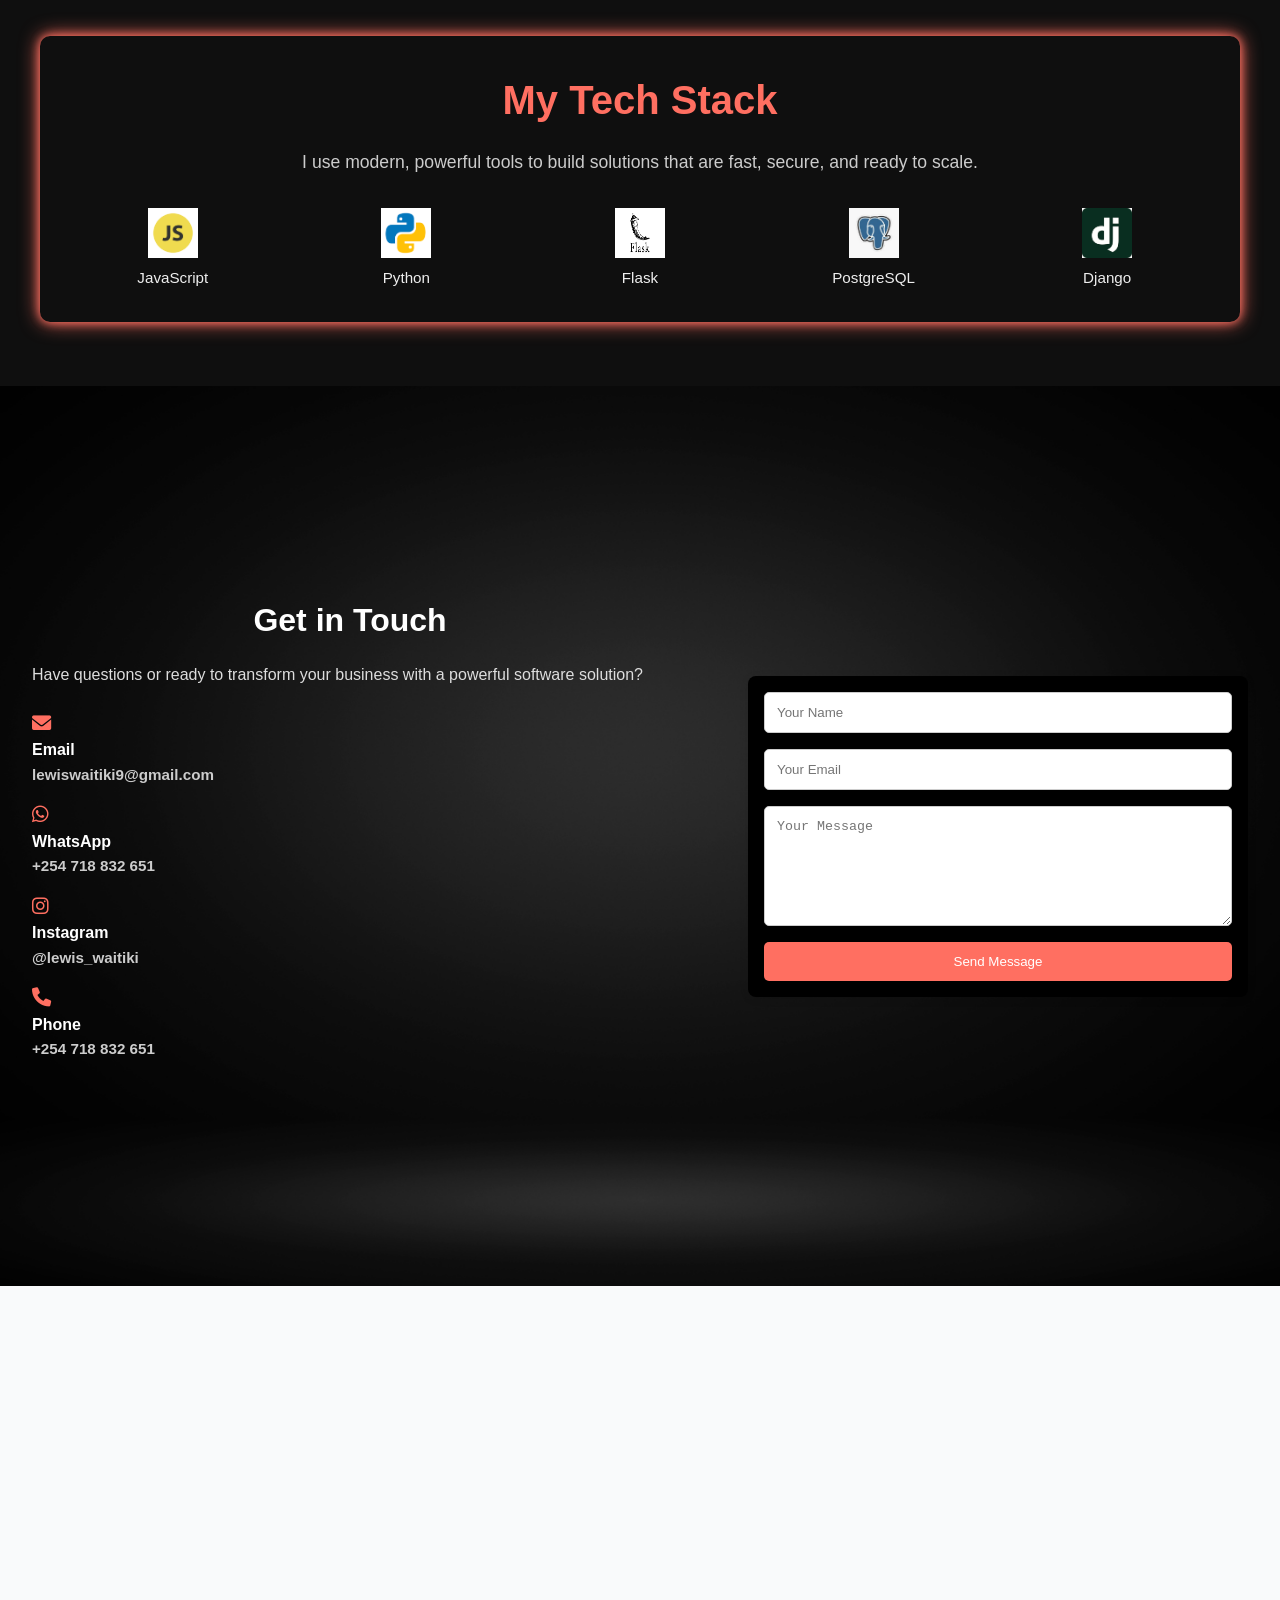
==== commit e870586e: "updated ecommerce project image" ====
--- a/index.html
+++ b/index.html
@@ -87,7 +87,7 @@
         <h2>My Projects</h2>
         <div class="projects-container">
           <div class="Project">
-            <img src="images/ecommerce-pr-img.jpg" alt="E-commerce Project Screenshot">
+            <img src="images/ecommerce-pr-img.png" alt="E-commerce Project Screenshot">
             <h3>E-commerce Project</h3>
             
             <p>Developed a full-fledged e-commerce website using Flask, HTML, CSS, Python, and PostgreSQL.</p>
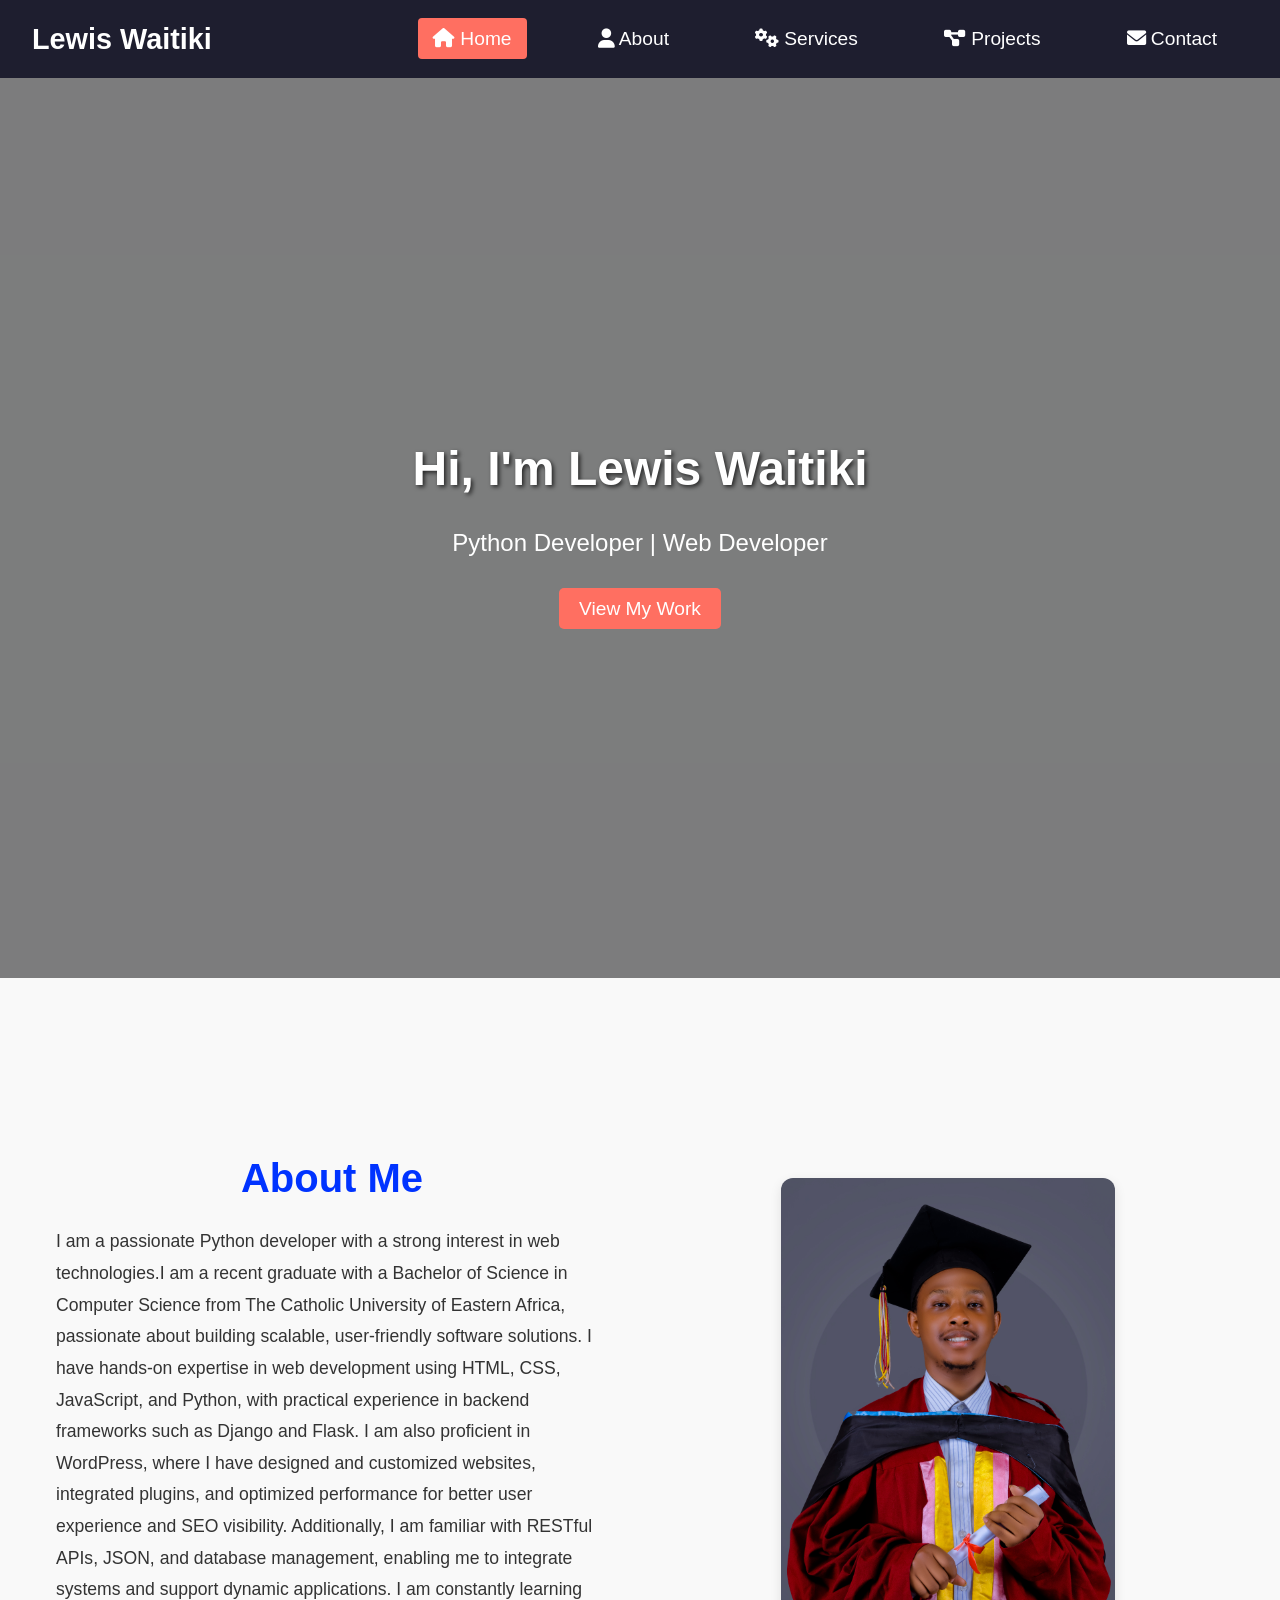
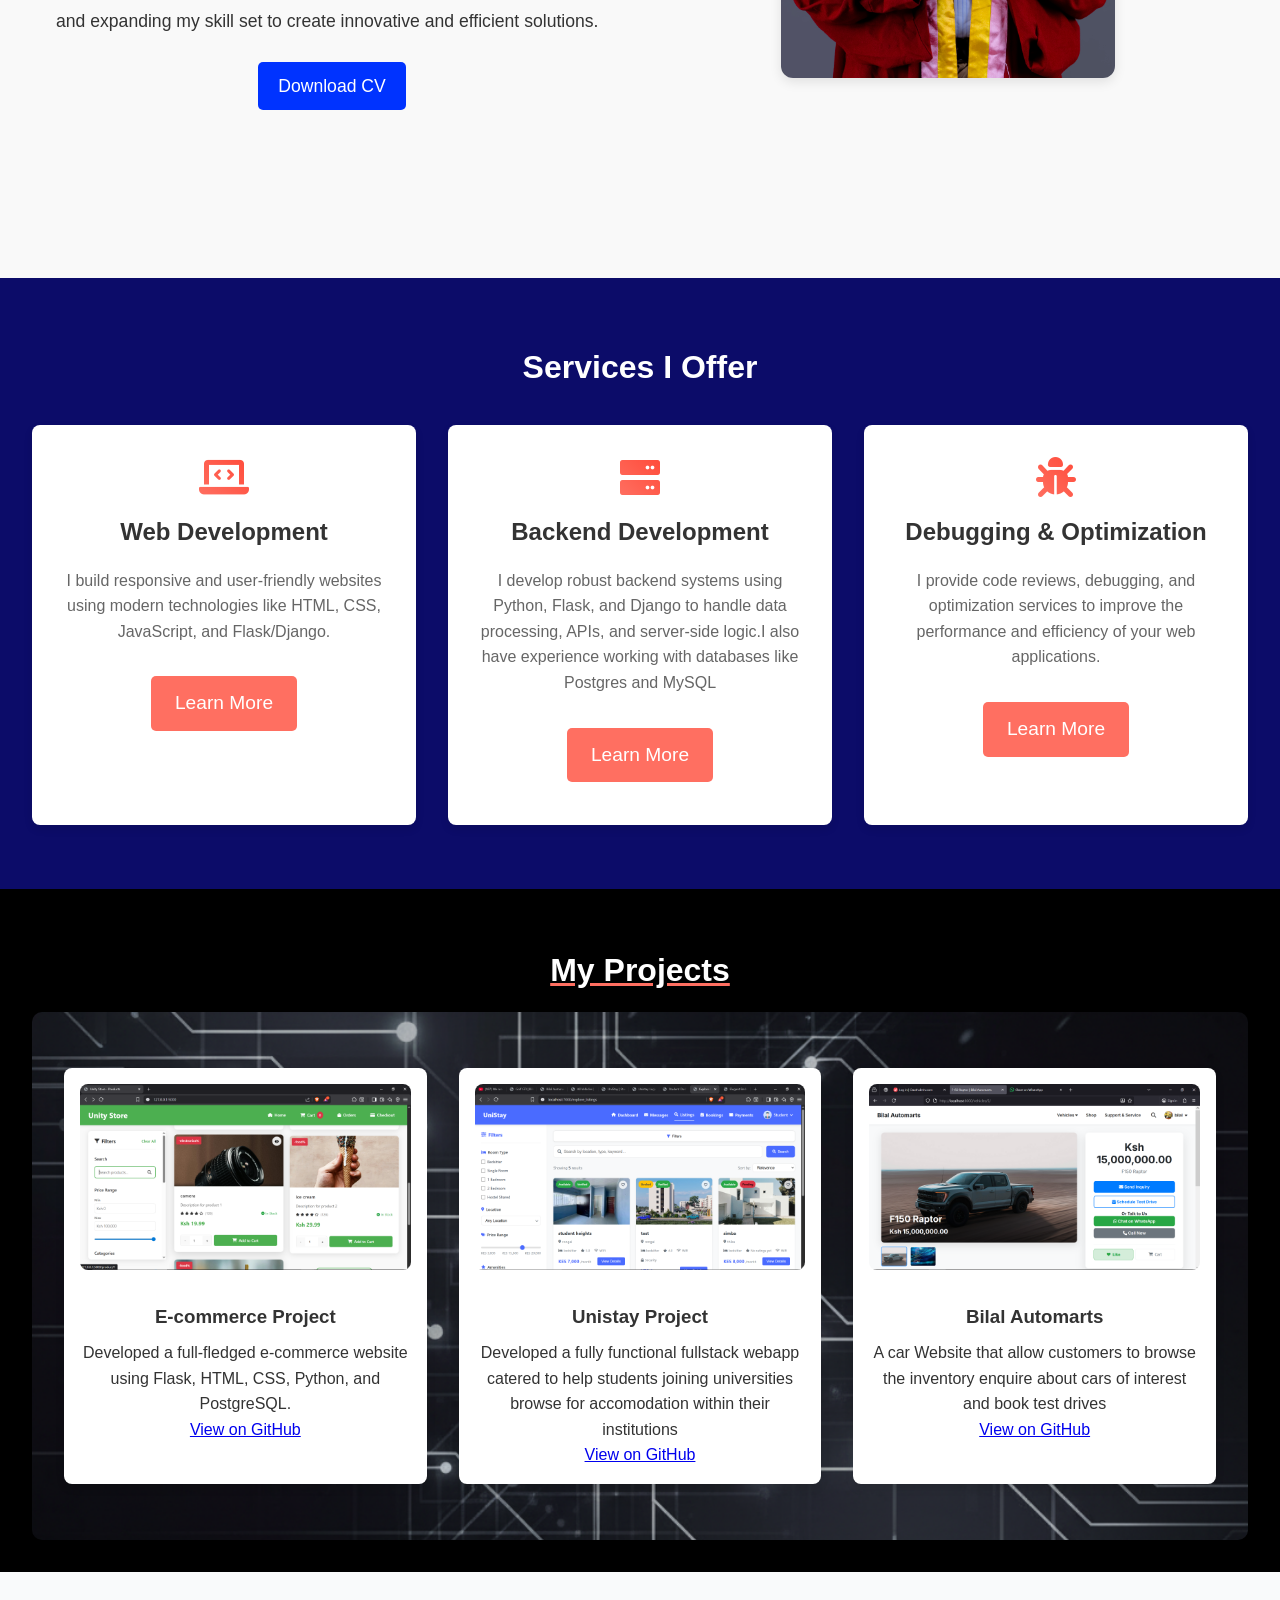
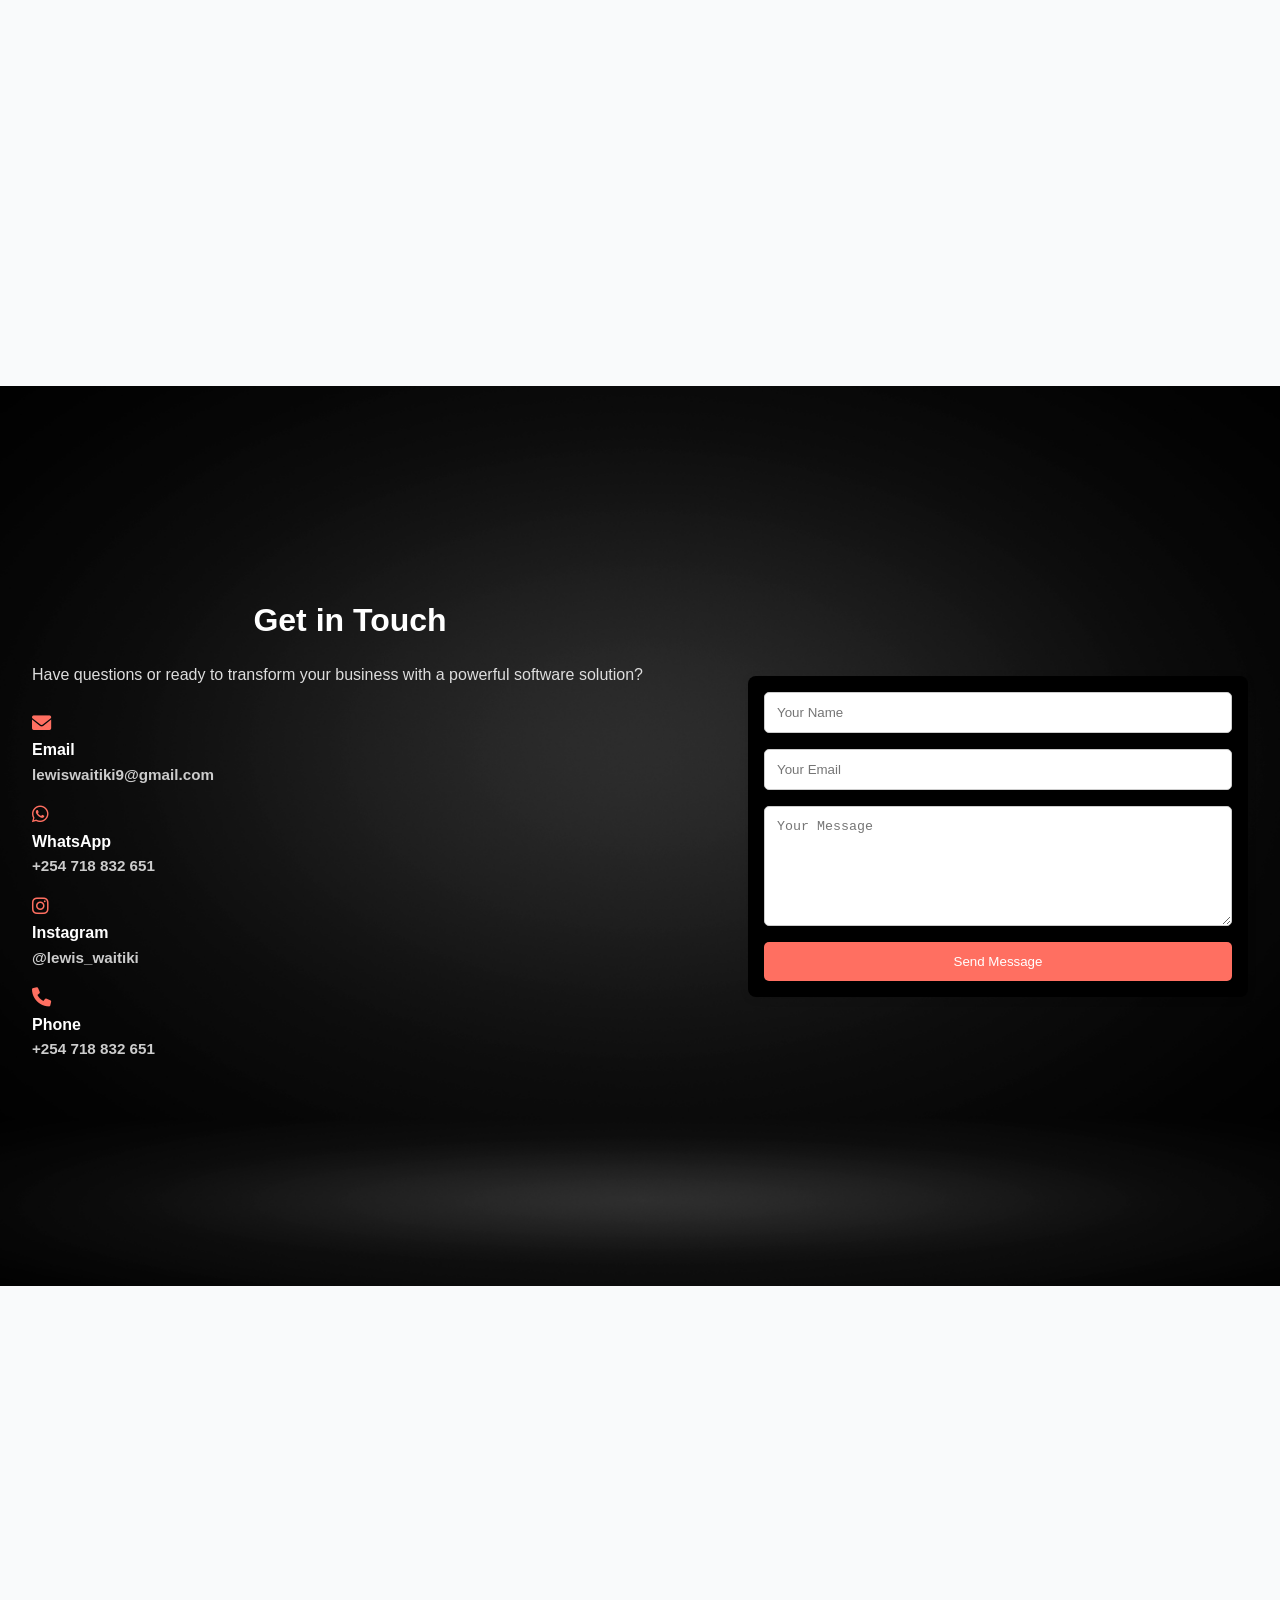
==== commit 088bf37a: "added more content to the about section" ====
--- a/index.html
+++ b/index.html
@@ -41,9 +41,10 @@
             <div class="about-content">
               <h2>About Me</h2>
               <p>
-                I am a passionate Python developer with a strong interest in web technologies. 
-                I specialize in building responsive and user-friendly websites using HTML, CSS, and JavaScript. 
-                Additionally, I have experience developing dynamic web applications with Flask, a Python-based web framework. 
+                I am a passionate Python developer with a strong interest in web technologies.I am a recent graduate with a Bachelor of Science in 
+                Computer Science from The Catholic University of Eastern Africa, 
+                passionate about building scalable, user‑friendly software solutions. 
+                I have hands‑on expertise in web development using HTML, CSS, JavaScript, and Python, with practical experience in backend frameworks such as Django and Flask. I am also proficient in WordPress, where I have designed and customized websites, integrated plugins, and optimized performance for better user experience and SEO visibility. Additionally, I am familiar with RESTful APIs, JSON, and database management, enabling me to integrate systems and support dynamic applications.
                 I am constantly learning and expanding my skill set to create innovative and efficient solutions.
               </p>
               <div class="btn-wrapper">
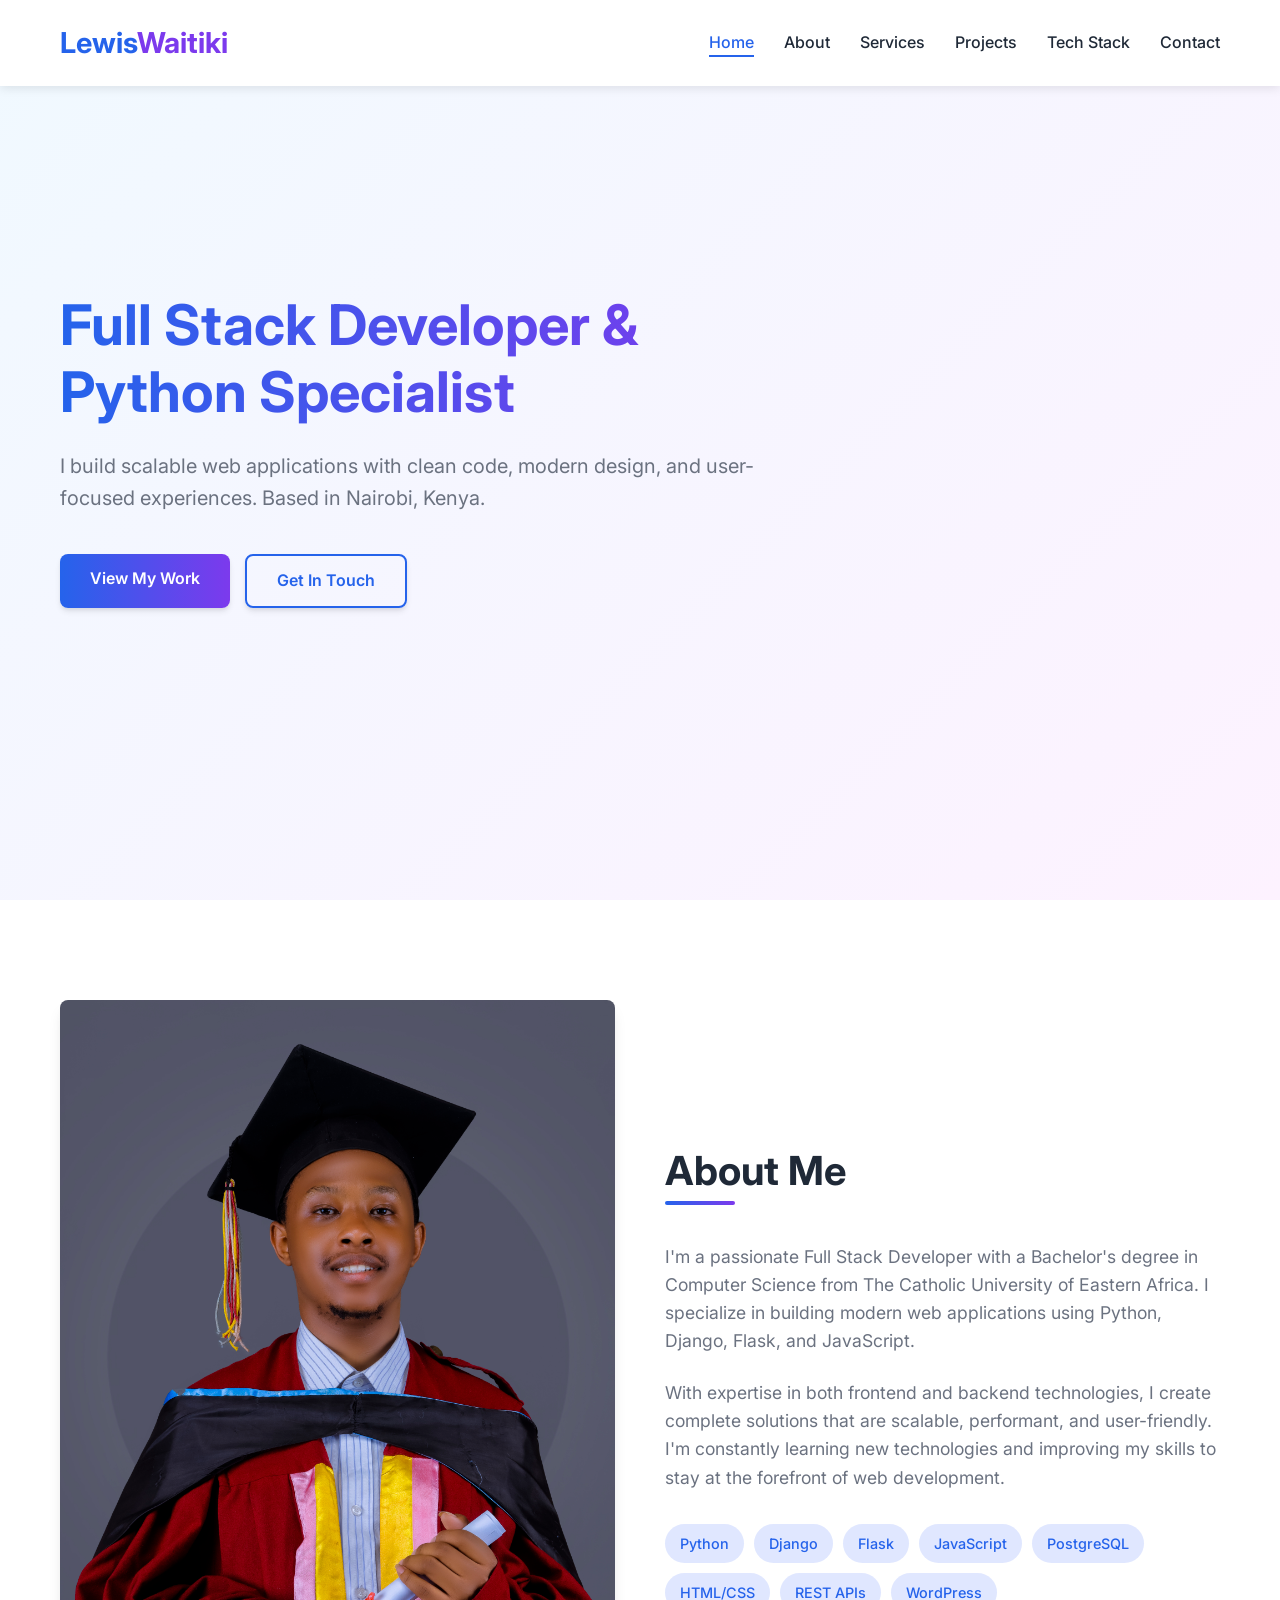
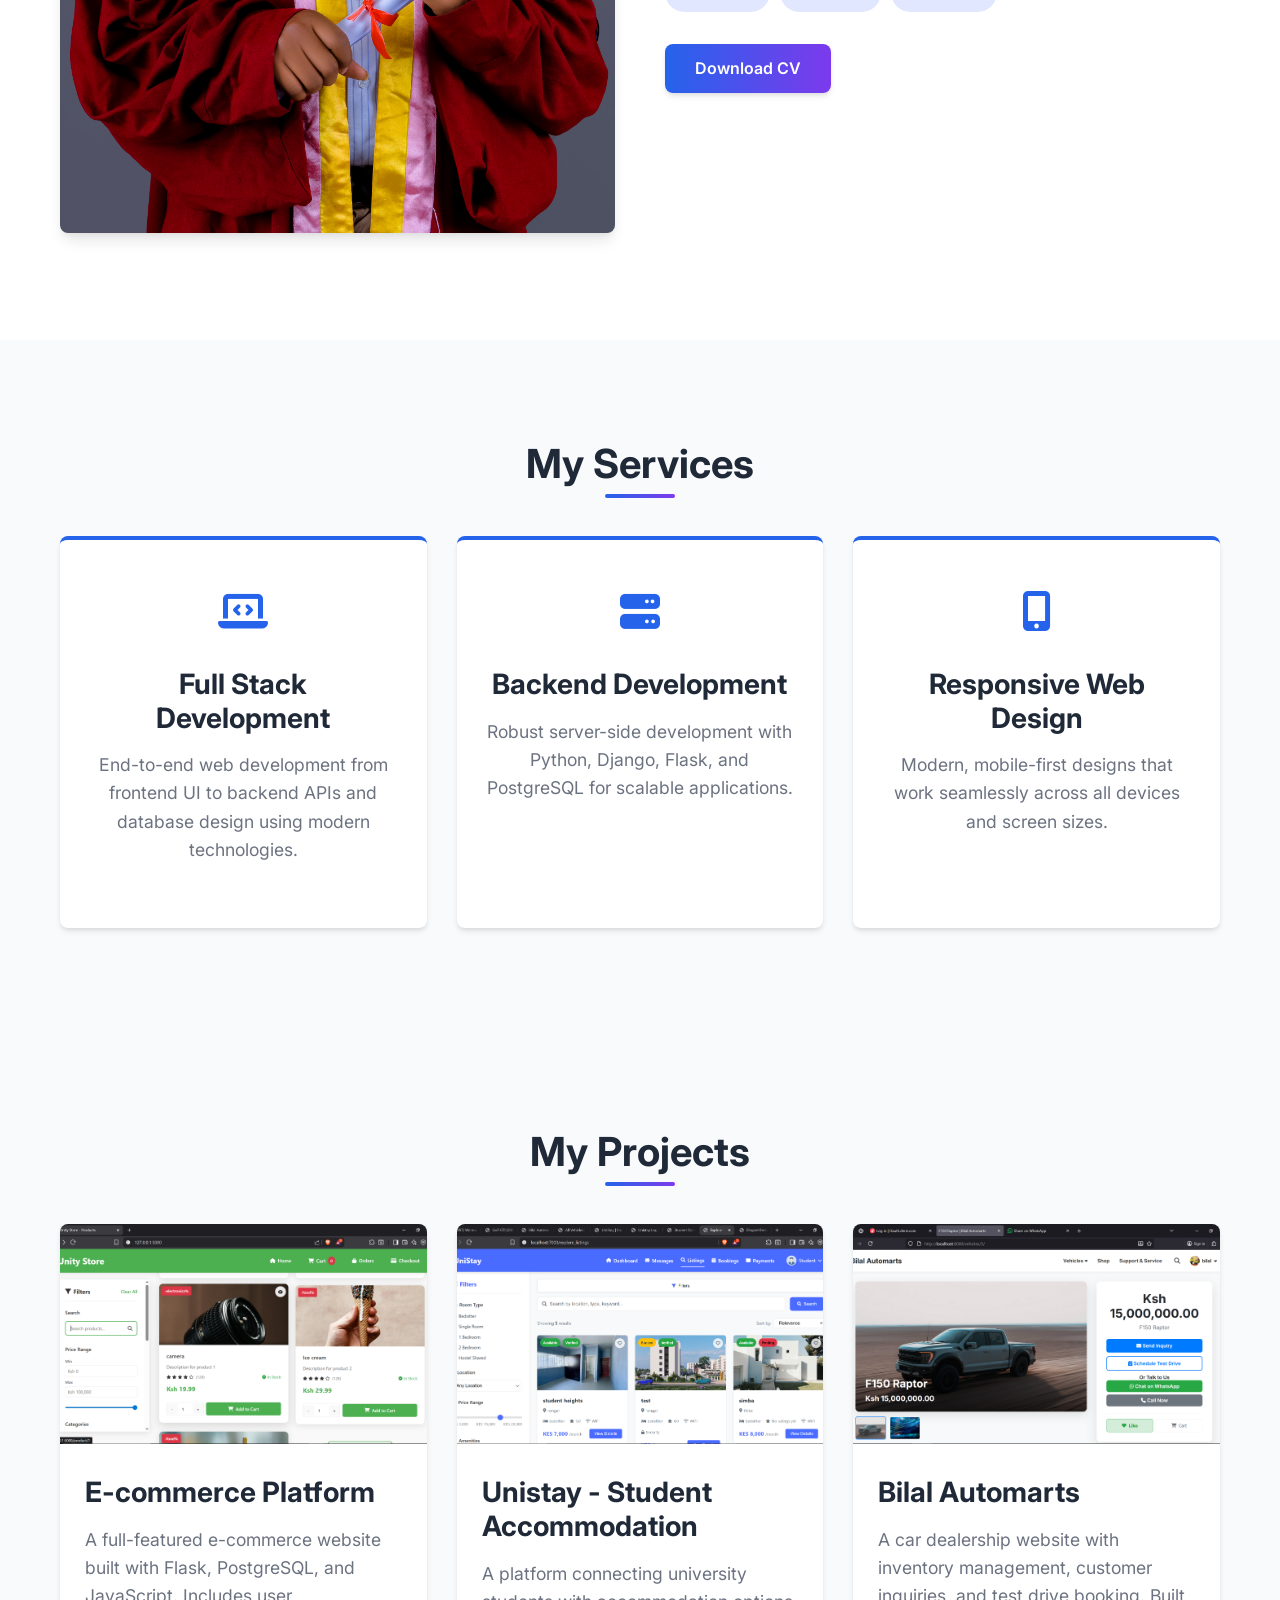
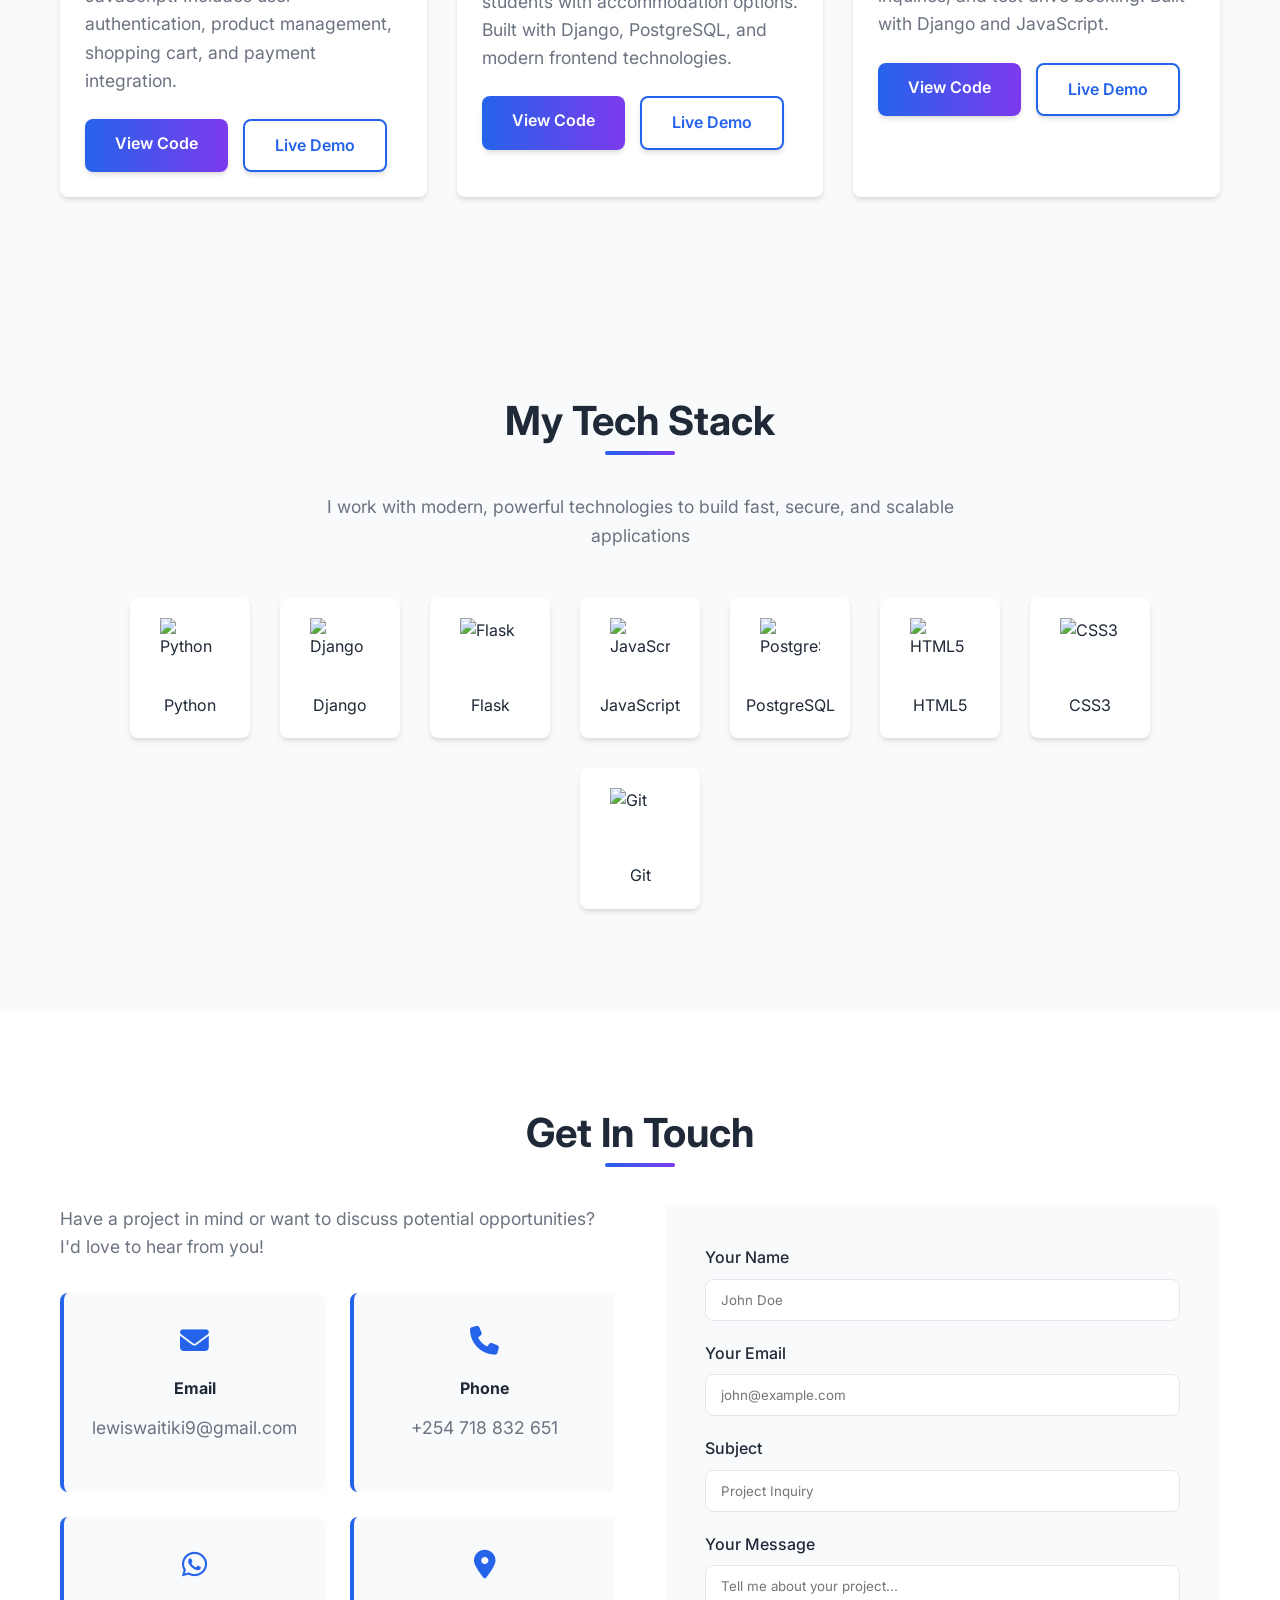
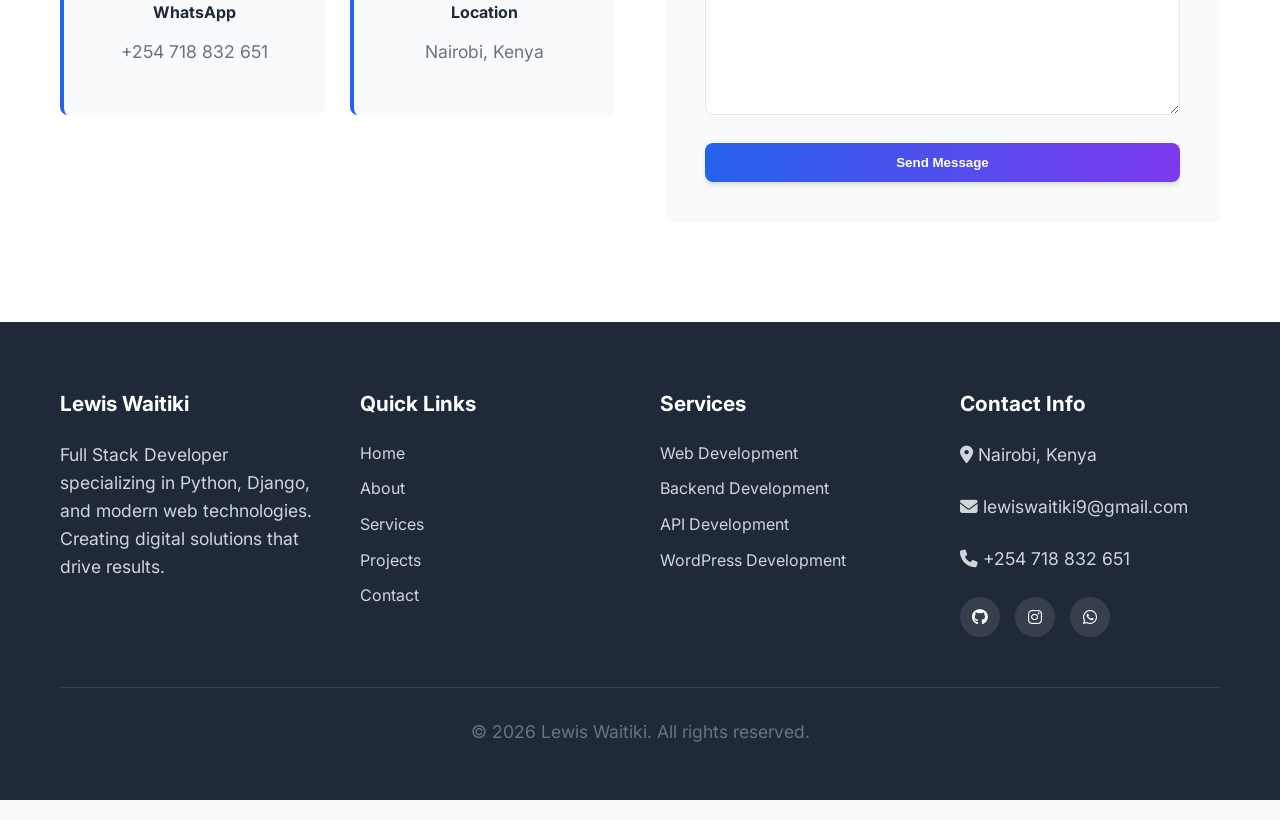
==== commit 719a0ace: "updated entire portfolio website" ====
--- a/index.html
+++ b/index.html
@@ -3,214 +3,490 @@
   <head>
     <meta charset="UTF-8" />
     <meta name="viewport" content="width=device-width, initial-scale=1.0" />
-    <meta name="description" content="Lewis Waitiki - Web Developer Portfolio" />
-    <meta name="keywords" content="Python Developer, Web Developer, Flask, Django, Portfolio, Nairobi">
-    <meta name="author" content="Lewis Waitiki">
-    <title>Lewis Waitiki | Web Developer</title>
-    <link rel="stylesheet" href="css/style.css">
-    <link href="https://fonts.googleapis.com/css2?family=Roboto:wght@400;700&display=swap" rel="stylesheet">
-    <link rel="stylesheet" href="https://cdnjs.cloudflare.com/ajax/libs/font-awesome/6.0.0-beta3/css/all.min.css">
+    <link rel="stylesheet" href="css/style.css" />
+    <meta
+      name="description"
+      content="Lewis Waitiki - Full Stack Web Developer Portfolio"
+    />
+    <meta
+      name="keywords"
+      content="Python Developer, Web Developer, Flask, Django, Portfolio, Nairobi"
+    />
+    <meta name="author" content="Lewis Waitiki" />
+    <title>Lewis Waitiki | Full Stack Developer</title>
+    <link
+      rel="stylesheet"
+      href="https://cdnjs.cloudflare.com/ajax/libs/font-awesome/6.4.0/css/all.min.css"
+    />
+    <link
+      href="https://fonts.googleapis.com/css2?family=Inter:wght@300;400;500;600;700&display=swap"
+      rel="stylesheet"
+    />
   </head>
+
   <body>
+    <!-- Header -->
     <header>
-      <div class="logo">Lewis Waitiki</div>
-      <nav>
-        <button id="toggle-button" aria-label="Toggle Menu">☰</button>
-        <ul>
-          <li><a href="#hero"><i class="fas fa-home"></i> Home</a></li>
-          <li><a href="#about"><i class="fas fa-user"></i> About</a></li>
-          <li><a href="#services"><i class="fas fa-cogs"></i> Services</a></li>
-          <li><a href="#Projects"><i class="fas fa-project-diagram"></i> Projects</a></li>
-          <li><a href="#contact"><i class="fas fa-envelope"></i> Contact</a></li>
-        </ul>
-      </nav>
+      <div class="container nav-container">
+        <a href="#" class="logo">Lewis<span>Waitiki</span></a>
+
+        <div class="menu-toggle" id="menuToggle">
+          <i class="fas fa-bars"></i>
+        </div>
+
+        <nav>
+          <ul class="nav-links" id="navLinks">
+            <li><a href="#hero" class="active">Home</a></li>
+            <li><a href="#about">About</a></li>
+            <li><a href="#services">Services</a></li>
+            <li><a href="#projects">Projects</a></li>
+            <li><a href="#tech-stack">Tech Stack</a></li>
+            <li><a href="#contact">Contact</a></li>
+          </ul>
+        </nav>
+      </div>
     </header>
-    <main>
-      <!-- Hero Section -->
-      <section id="hero"  class="reveal"> 
+
+    <!-- Hero Section -->
+    <section id="hero" class="fade-in">
+      <div class="container">
         <div class="hero-content">
-          <h1>Hi, I'm Lewis Waitiki</h1>
-          <p>Python Developer | Web Developer</p>
-          <a href="#Projects" class="btn">View My Work</a>
-        </div>
-      </section>
-
-      <!-- About Section -->
-      <section id="about" class="reveal">
-        <div class="about-container" id="about-container">
-            <div class="about-content">
-              <h2>About Me</h2>
-              <p>
-                I am a passionate Python developer with a strong interest in web technologies.I am a recent graduate with a Bachelor of Science in 
-                Computer Science from The Catholic University of Eastern Africa, 
-                passionate about building scalable, user‑friendly software solutions. 
-                I have hands‑on expertise in web development using HTML, CSS, JavaScript, and Python, with practical experience in backend frameworks such as Django and Flask. I am also proficient in WordPress, where I have designed and customized websites, integrated plugins, and optimized performance for better user experience and SEO visibility. Additionally, I am familiar with RESTful APIs, JSON, and database management, enabling me to integrate systems and support dynamic applications.
-                I am constantly learning and expanding my skill set to create innovative and efficient solutions.
-              </p>
-              <div class="btn-wrapper">
-                <a href="cv/lewis_waitiki_resume.pdf" class="btn" target="_blank">Download CV</a>
-              </div>
-            </div>
-            <div class="about-image">
-                <img src="images/portfolio-img.jpg" alt="portfolio image" id="about-image">
-            </div>
-        </div>
-      </section>
-
-      <!-- Services Section -->
-      <section id="services" class="reveal">
-        <h2>Services I Offer</h2>
+          <h1>Full Stack Developer & Python Specialist</h1>
+          <p>
+            I build scalable web applications with clean code, modern design,
+            and user-focused experiences. Based in Nairobi, Kenya.
+          </p>
+          <div class="hero-btns">
+            <a href="#projects" class="btn">View My Work</a>
+            <a href="#contact" class="btn btn-outline">Get In Touch</a>
+          </div>
+        </div>
+      </div>
+    </section>
+
+    <!-- About Section -->
+    <section id="about" class="fade-in">
+      <div class="container">
+        <div class="about-container">
+          <div class="about-image">
+            <img src="images/portfolio-img.jpg" alt="Lewis Waitiki" />
+          </div>
+          <div class="about-content">
+            <h2>About Me</h2>
+            <p>
+              I'm a passionate Full Stack Developer with a Bachelor's degree in
+              Computer Science from The Catholic University of Eastern Africa. I
+              specialize in building modern web applications using Python,
+              Django, Flask, and JavaScript.
+            </p>
+            <p>
+              With expertise in both frontend and backend technologies, I create
+              complete solutions that are scalable, performant, and
+              user-friendly. I'm constantly learning new technologies and
+              improving my skills to stay at the forefront of web development.
+            </p>
+            <div class="skills">
+              <span class="skill-tag">Python</span>
+              <span class="skill-tag">Django</span>
+              <span class="skill-tag">Flask</span>
+              <span class="skill-tag">JavaScript</span>
+              <span class="skill-tag">PostgreSQL</span>
+              <span class="skill-tag">HTML/CSS</span>
+              <span class="skill-tag">REST APIs</span>
+              <span class="skill-tag">WordPress</span>
+            </div>
+            <a
+              href="cv/lewis_waitiki_resume.pdf"
+              class="btn"
+              target="_blank"
+              style="margin-top: 2rem"
+              >Download CV</a
+            >
+          </div>
+        </div>
+      </div>
+    </section>
+
+    <!-- Services Section -->
+    <section id="services" class="fade-in">
+      <div class="container">
+        <h2>My Services</h2>
         <div class="services-container">
-          <div class="service">
-            <i class="fas fa-laptop-code"></i>
-            <h3>Web Development</h3>
-            <p>I build responsive and user-friendly websites using modern technologies like HTML, CSS, JavaScript, and Flask/Django.</p>
-            <a href="#contact" class="btn">Learn More</a>
-          </div>
-          <div class="service">
-            <i class="fas fa-server"></i>
+          <div class="service-card">
+            <div class="service-icon">
+              <i class="fas fa-laptop-code"></i>
+            </div>
+            <h3>Full Stack Development</h3>
+            <p>
+              End-to-end web development from frontend UI to backend APIs and
+              database design using modern technologies.
+            </p>
+          </div>
+
+          <div class="service-card">
+            <div class="service-icon">
+              <i class="fas fa-server"></i>
+            </div>
             <h3>Backend Development</h3>
-            <p>I develop robust backend systems using Python, Flask, and Django to handle data processing, APIs, and server-side logic.I also have experience working with databases like Postgres and MySQL</p>
-            <a href="#contact" class="btn">Learn More</a>
-          </div>
-          <div class="service">
-            <i class="fas fa-bug"></i>
-            <h3>Debugging & Optimization</h3>
-            <p>I provide code reviews, debugging, and optimization services to improve the performance and efficiency of your web applications.</p>
-            <a href="#contact" class="btn">Learn More</a>
-          </div>
-        </div>
-        <!-- <a href="#contact" class="btn">Get in Touch</a> -->
-      </section>
-
-      <!-- Projects Section -->
-      <section id="Projects" class="reveal">
+            <p>
+              Robust server-side development with Python, Django, Flask, and
+              PostgreSQL for scalable applications.
+            </p>
+          </div>
+
+          <div class="service-card">
+            <div class="service-icon">
+              <i class="fas fa-mobile-alt"></i>
+            </div>
+            <h3>Responsive Web Design</h3>
+            <p>
+              Modern, mobile-first designs that work seamlessly across all
+              devices and screen sizes.
+            </p>
+          </div>
+        </div>
+      </div>
+    </section>
+
+    <!-- Projects Section -->
+    <section id="projects" class="fade-in">
+      <div class="container">
         <h2>My Projects</h2>
         <div class="projects-container">
-          <div class="Project">
-            <img src="images/ecommerce-pr-img.png" alt="E-commerce Project Screenshot">
-            <h3>E-commerce Project</h3>
-            
-            <p>Developed a full-fledged e-commerce website using Flask, HTML, CSS, Python, and PostgreSQL.</p>
-            <a href="https://github.com/lewiswaitiki/Ecommerce" target="_blank">View on GitHub</a>
-          </div>
-          <div class="Project">
-            <img src="images/unistay-img.png" alt="E-commerce Project Screenshot" id="project-img">
-            <h3>Unistay Project</h3>
-            <p>Developed a fully functional fullstack webapp catered to help students joining universities browse for accomodation within their institutions</p>
-            <a href="https://github.com/lewiswaitiki/unistay" target="_blank">View on GitHub</a>
-          </div>
-          <div class="Project">
-            <img src="images/bilal-automarts-img.png" alt="E-commerce Project Screenshot" id="project-img">
-            <h3>Bilal Automarts</h3>
-            <p>A car Website that allow customers to browse the inventory enquire about cars of interest and book test drives</p>
-            <a href="https://github.com/lewiswaitiki/bilal_automarts" target="_blank">View on GitHub</a>
-          </div>
-        </div>
-      </section>
-
-
-      <section id="tech-stack" class="reveal">
-        <div class="tech-stack-container">
-          <h2>My Tech Stack</h2>
-          <p>I use modern, powerful tools to build solutions that are fast, secure, and ready to scale.</p>
-          <div class="tech-icons">
-            <div class="tech-item"><img src="images/javascript.png" alt="JavaScript"><span>JavaScript</span></div>
-            <div class="tech-item"><img src="images/python.png" alt="Python"><span>Python</span></div>
-            <div class="tech-item"><img src="images/flask.png" alt="Flask"><span>Flask</span></div>
-            <div class="tech-item"><img src="images/postgresql.jpg" alt="PostgreSQL"><span>PostgreSQL</span></div>
-            <div class="tech-item"><img src="images/django.png" alt="Django"><span>Django</span></div>
-          </div>
-        </div>
-      </section>
-
-  
-
-      <!-- Contact Section -->
-      <section id="contact" class="reveal">
-        <div class="contact-options">
-          <h2>Get in Touch</h2>
-          <p>Have questions or ready to transform your business with a powerful software solution?</p>
-          <div class="contact-option">
-            <i class="fas fa-envelope"></i>
-            <h4>Email</h4>
-            <h5>lewiswaitiki9@gmail.com</h5>
-          </div>
-          <div class="contact-option">
-            <i class="fab fa-whatsapp"></i>
-            <h4>WhatsApp</h4>
-            <h5>+254 718 832 651</h5>
-          </div>
-          <div class="contact-option">
-            <i class="fab fa-instagram"></i>
-            <h4>Instagram</h4>
-            <h5>@lewis_waitiki</h5>
-          </div>
-          <div class="contact-option">
-            <i class="fa-solid fa-phone"></i>
-            <h4>Phone</h4>
-            <h5>+254 718 832 651</h5>
-          </div>
-        </div>
-        <div>
-          <form action="#" method="post" id="form">
-            <label for="name">Your Name</label>
-            <input type="text" id="name" name="name" placeholder="Your Name" required>
-            
-            <label for="email">Your Email</label>
-            <input type="email" id="email" name="email" placeholder="Your Email" required>
-            
-            <label for="message">Your Message</label>
-            <textarea id="message" name="message" placeholder="Your Message" required></textarea>
-            
-            <button type="submit">Send Message</button>
-          </form>
-        </div>
-      </section>
-    </main>
-
-    <footer class="footer reveal">
-      <div class="footer-container">
-        
-        <!-- Logo or Branding -->
-        <div class="footer-column">
-          <div class="footer-logo">LW</div>
-          <p>Lewis Waitiki</p>
-        </div>
-
-        <!-- Quick Links -->
-        <div class="footer-column">
-          <h4>Quick Links</h4>
-          <ul class="footer-links">
-            <li><a href="#about">About Me</a></li>
-            <li><a href="#services">Services</a></li>
-            <li><a href="#Projects">Projects</a></li>
-            <li><a href="#tech-stack">stack</a></li>
-            <li><a href="#contact">Contact</a></li>
-          </ul>
-        </div>
-
-        <!-- Contact Info -->
-        <div class="footer-column">
-          <h4>Contact</h4>
-          <p><i class="fas fa-map-marker-alt"></i> Nairobi, Kenya</p>
-          <p><i class="fas fa-envelope"></i> <a href="mailto:lewiswaitiki9@gmail.com">lewiswaitiki9@gmail.com</a></p>
-          <p><i class="fas fa-phone"></i> <a href="tel:+254718832651">+254 718 832 651</a></p>
-          <div class="footer-socials">
-            <a href="https://github.com/lewiswaitiki" target="_blank"><i class="fab fa-github"></i></a>
-            <a href="https://www.instagram.com/lewis_waitiki/" target="_blank"><i class="fab fa-instagram"></i></a>
-            <a href="https://api.whatsapp.com/send?phone=254718832651" target="_blank"><i class="fab fa-whatsapp"></i></a>
-          </div>
-        </div>
-
-      </div>
-
-      <hr>
-      <p>&copy; 2025 Lewis Waitiki | All Rights Reserved</p>
+          <div class="project-card">
+            <img
+              src="images/ecommerce-pr-img.png"
+              alt="E-commerce Project"
+              class="project-img"
+            />
+            <div class="project-content">
+              <h3>E-commerce Platform</h3>
+              <p>
+                A full-featured e-commerce website built with Flask, PostgreSQL,
+                and JavaScript. Includes user authentication, product
+                management, shopping cart, and payment integration.
+              </p>
+              <div class="project-links">
+                <a
+                  href="https://github.com/lewiswaitiki/Ecommerce"
+                  class="btn"
+                  target="_blank"
+                  >View Code</a
+                >
+                <a href="#" class="btn btn-outline">Live Demo</a>
+              </div>
+            </div>
+          </div>
+
+          <div class="project-card">
+            <img
+              src="images/unistay-img.png"
+              alt="Student Accommodation"
+              class="project-img"
+            />
+            <div class="project-content">
+              <h3>Unistay - Student Accommodation</h3>
+              <p>
+                A platform connecting university students with accommodation
+                options. Built with Django, PostgreSQL, and modern frontend
+                technologies.
+              </p>
+              <div class="project-links">
+                <a
+                  href="https://github.com/lewiswaitiki/unistay"
+                  class="btn"
+                  target="_blank"
+                  >View Code</a
+                >
+                <a href="#" class="btn btn-outline">Live Demo</a>
+              </div>
+            </div>
+          </div>
+
+          <div class="project-card">
+            <img
+              src="images/bilal-automarts-img.png"
+              alt="Car Dealership"
+              class="project-img"
+            />
+            <div class="project-content">
+              <h3>Bilal Automarts</h3>
+              <p>
+                A car dealership website with inventory management, customer
+                inquiries, and test drive booking. Built with Django and
+                JavaScript.
+              </p>
+              <div class="project-links">
+                <a
+                  href="https://github.com/lewiswaitiki/bilal_automarts"
+                  class="btn"
+                  target="_blank"
+                  >View Code</a
+                >
+                <a href="#" class="btn btn-outline">Live Demo</a>
+              </div>
+            </div>
+          </div>
+        </div>
+      </div>
+    </section>
+
+    <!-- Tech Stack Section -->
+    <section id="tech-stack" class="fade-in">
+      <div class="container">
+        <h2>My Tech Stack</h2>
+        <p
+          class="text-center"
+          style="text-align: center; max-width: 700px; margin: 0 auto 2rem"
+        >
+          I work with modern, powerful technologies to build fast, secure, and
+          scalable applications
+        </p>
+
+        <div class="tech-container">
+          <div class="tech-item">
+            <img
+              src="https://cdn.jsdelivr.net/gh/devicons/devicon/icons/python/python-original.svg"
+              alt="Python"
+              class="tech-icon"
+            />
+            <span>Python</span>
+          </div>
+          <div class="tech-item">
+            <img
+              src="https://cdn.jsdelivr.net/gh/devicons/devicon/icons/django/django-plain.svg"
+              alt="Django"
+              class="tech-icon"
+            />
+            <span>Django</span>
+          </div>
+          <div class="tech-item">
+            <img
+              src="https://cdn.jsdelivr.net/gh/devicons/devicon/icons/flask/flask-original.svg"
+              alt="Flask"
+              class="tech-icon"
+            />
+            <span>Flask</span>
+          </div>
+          <div class="tech-item">
+            <img
+              src="https://cdn.jsdelivr.net/gh/devicons/devicon/icons/javascript/javascript-original.svg"
+              alt="JavaScript"
+              class="tech-icon"
+            />
+            <span>JavaScript</span>
+          </div>
+          <div class="tech-item">
+            <img
+              src="https://cdn.jsdelivr.net/gh/devicons/devicon/icons/postgresql/postgresql-original.svg"
+              alt="PostgreSQL"
+              class="tech-icon"
+            />
+            <span>PostgreSQL</span>
+          </div>
+          <div class="tech-item">
+            <img
+              src="https://cdn.jsdelivr.net/gh/devicons/devicon/icons/html5/html5-original.svg"
+              alt="HTML5"
+              class="tech-icon"
+            />
+            <span>HTML5</span>
+          </div>
+          <div class="tech-item">
+            <img
+              src="https://cdn.jsdelivr.net/gh/devicons/devicon/icons/css3/css3-original.svg"
+              alt="CSS3"
+              class="tech-icon"
+            />
+            <span>CSS3</span>
+          </div>
+          <div class="tech-item">
+            <img
+              src="https://cdn.jsdelivr.net/gh/devicons/devicon/icons/git/git-original.svg"
+              alt="Git"
+              class="tech-icon"
+            />
+            <span>Git</span>
+          </div>
+        </div>
+      </div>
+    </section>
+
+    <!-- Contact Section -->
+    <section id="contact" class="fade-in">
+      <div class="container">
+        <h2>Get In Touch</h2>
+        <div class="contact-container">
+          <div>
+            <p style="margin-bottom: 2rem">
+              Have a project in mind or want to discuss potential opportunities?
+              I'd love to hear from you!
+            </p>
+
+            <div class="contact-info">
+              <div class="contact-card">
+                <div class="contact-icon">
+                  <i class="fas fa-envelope"></i>
+                </div>
+                <h4>Email</h4>
+                <p>lewiswaitiki9@gmail.com</p>
+              </div>
+
+              <div class="contact-card">
+                <div class="contact-icon">
+                  <i class="fas fa-phone"></i>
+                </div>
+                <h4>Phone</h4>
+                <p>+254 718 832 651</p>
+              </div>
+
+              <div class="contact-card">
+                <div class="contact-icon">
+                  <i class="fab fa-whatsapp"></i>
+                </div>
+                <h4>WhatsApp</h4>
+                <p>+254 718 832 651</p>
+              </div>
+
+              <div class="contact-card">
+                <div class="contact-icon">
+                  <i class="fas fa-map-marker-alt"></i>
+                </div>
+                <h4>Location</h4>
+                <p>Nairobi, Kenya</p>
+              </div>
+            </div>
+
+            <div class="social-links" style="margin-top: 3rem">
+              <a href="https://github.com/lewiswaitiki" target="_blank"
+                ><i class="fab fa-github"></i
+              ></a>
+              <a href="https://www.instagram.com/lewis_waitiki/" target="_blank"
+                ><i class="fab fa-instagram"></i
+              ></a>
+              <a
+                href="https://api.whatsapp.com/send?phone=254718832651"
+                target="_blank"
+                ><i class="fab fa-whatsapp"></i
+              ></a>
+              <a href="#" target="_blank"><i class="fab fa-linkedin-in"></i></a>
+            </div>
+          </div>
+
+          <div class="contact-form">
+            <form id="contactForm">
+              <div class="form-group">
+                <label for="name">Your Name</label>
+                <input
+                  type="text"
+                  id="name"
+                  class="form-control"
+                  placeholder="John Doe"
+                  required
+                />
+              </div>
+
+              <div class="form-group">
+                <label for="email">Your Email</label>
+                <input
+                  type="email"
+                  id="email"
+                  class="form-control"
+                  placeholder="john@example.com"
+                  required
+                />
+              </div>
+
+              <div class="form-group">
+                <label for="subject">Subject</label>
+                <input
+                  type="text"
+                  id="subject"
+                  class="form-control"
+                  placeholder="Project Inquiry"
+                  required
+                />
+              </div>
+
+              <div class="form-group">
+                <label for="message">Your Message</label>
+                <textarea
+                  id="message"
+                  class="form-control"
+                  placeholder="Tell me about your project..."
+                  required
+                ></textarea>
+              </div>
+
+              <button type="submit" class="btn" style="width: 100%">
+                Send Message
+              </button>
+            </form>
+          </div>
+        </div>
+      </div>
+    </section>
+
+    <!-- Footer -->
+    <footer class="fade-in">
+      <div class="container">
+        <div class="footer-container">
+          <div class="footer-col">
+            <h3>Lewis Waitiki</h3>
+            <p>
+              Full Stack Developer specializing in Python, Django, and modern
+              web technologies. Creating digital solutions that drive results.
+            </p>
+          </div>
+
+          <div class="footer-col">
+            <h3>Quick Links</h3>
+            <ul class="footer-links">
+              <li><a href="#hero">Home</a></li>
+              <li><a href="#about">About</a></li>
+              <li><a href="#services">Services</a></li>
+              <li><a href="#projects">Projects</a></li>
+              <li><a href="#contact">Contact</a></li>
+            </ul>
+          </div>
+
+          <div class="footer-col">
+            <h3>Services</h3>
+            <ul class="footer-links">
+              <li><a href="#services">Web Development</a></li>
+              <li><a href="#services">Backend Development</a></li>
+              <li><a href="#services">API Development</a></li>
+              <li><a href="#services">WordPress Development</a></li>
+            </ul>
+          </div>
+
+          <div class="footer-col">
+            <h3>Contact Info</h3>
+            <p><i class="fas fa-map-marker-alt"></i> Nairobi, Kenya</p>
+            <p><i class="fas fa-envelope"></i> lewiswaitiki9@gmail.com</p>
+            <p><i class="fas fa-phone"></i> +254 718 832 651</p>
+
+            <div class="social-links">
+              <a href="https://github.com/lewiswaitiki" target="_blank"
+                ><i class="fab fa-github"></i
+              ></a>
+              <a href="https://www.instagram.com/lewis_waitiki/" target="_blank"
+                ><i class="fab fa-instagram"></i
+              ></a>
+              <a
+                href="https://api.whatsapp.com/send?phone=254718832651"
+                target="_blank"
+                ><i class="fab fa-whatsapp"></i
+              ></a>
+            </div>
+          </div>
+        </div>
+
+        <div class="copyright">
+          <p>&copy; 2026 Lewis Waitiki. All rights reserved.</p>
+        </div>
+      </div>
     </footer>
-
-
-    <!-- JavaScript -->
     <script src="js/scripts.js"></script>
   </body>
-</html>+</html>
--- a/css/style.css
+++ b/css/style.css
@@ -1,837 +1,665 @@
-/* Reset & Base */
+:root {
+  --primary: #2563eb;
+  --primary-dark: #1d4ed8;
+  --secondary: #7c3aed;
+  --dark: #1f2937;
+  --light: #f9fafb;
+  --gray: #6b7280;
+  --light-gray: #e5e7eb;
+  --success: #10b981;
+  --shadow: 0 4px 6px -1px rgba(0, 0, 0, 0.1),
+    0 2px 4px -1px rgba(0, 0, 0, 0.06);
+  --shadow-lg: 0 10px 15px -3px rgba(0, 0, 0, 0.1),
+    0 4px 6px -2px rgba(0, 0, 0, 0.05);
+  --radius: 8px;
+  --transition: all 0.3s ease;
+}
+
 * {
   margin: 0;
   padding: 0;
   box-sizing: border-box;
 }
 
+html {
+  scroll-behavior: smooth;
+}
+
 body {
-  font-family: 'Poppins', Arial, sans-serif;
-  background-color: #F9FAFB;
-  color: #333;
+  font-family: "Inter", sans-serif;
   line-height: 1.6;
-  scroll-behavior: smooth;
-}
-
-.section{
-  padding:4rem 2rem;
+  color: var(--dark);
+  background-color: var(--light);
+  overflow-x: hidden;
+}
+
+.container {
+  width: 100%;
   max-width: 1200px;
-  margin: auto;
-}
-
+  margin: 0 auto;
+  padding: 0 20px;
+}
+
+section {
+  padding: 100px 0;
+}
+
+h1,
+h2,
+h3,
+h4 {
+  font-weight: 700;
+  line-height: 1.2;
+  margin-bottom: 1rem;
+}
+
+h1 {
+  font-size: 3.5rem;
+}
+
+h2 {
+  font-size: 2.5rem;
+  text-align: center;
+  margin-bottom: 3rem;
+  position: relative;
+}
+
+h2::after {
+  content: "";
+  position: absolute;
+  width: 70px;
+  height: 4px;
+  background: linear-gradient(to right, var(--primary), var(--secondary));
+  bottom: -10px;
+  left: 50%;
+  transform: translateX(-50%);
+  border-radius: 2px;
+}
+
+h3 {
+  font-size: 1.75rem;
+}
+
+p {
+  margin-bottom: 1.5rem;
+  color: var(--gray);
+  font-size: 1.1rem;
+}
+
+a {
+  text-decoration: none;
+  color: inherit;
+  transition: var(--transition);
+}
+
+ul {
+  list-style: none;
+}
+
+.btn {
+  display: inline-block;
+  background: linear-gradient(to right, var(--primary), var(--secondary));
+  color: white;
+  padding: 12px 30px;
+  border-radius: var(--radius);
+  font-weight: 600;
+  border: none;
+  cursor: pointer;
+  transition: var(--transition);
+  box-shadow: var(--shadow);
+}
+
+.btn:hover {
+  transform: translateY(-3px);
+  box-shadow: var(--shadow-lg);
+}
+
+.btn-outline {
+  background: transparent;
+  border: 2px solid var(--primary);
+  color: var(--primary);
+}
+
+.btn-outline:hover {
+  background: var(--primary);
+  color: white;
+}
+
+/* Header */
 header {
+  position: fixed;
+  top: 0;
+  left: 0;
+  width: 100%;
+  z-index: 1000;
+  background-color: rgba(255, 255, 255, 0.95);
+  backdrop-filter: blur(10px);
+  box-shadow: 0 2px 10px rgba(0, 0, 0, 0.1);
+  padding: 20px 0;
+  transition: var(--transition);
+}
+
+header.scrolled {
+  padding: 15px 0;
+}
+
+.nav-container {
   display: flex;
   justify-content: space-between;
   align-items: center;
-  background-color: #333;
-  background: #1E1E2F;
-  padding: 1rem 2rem;
-  position: relative; /* Allows the menu to drop below */
-  z-index: 1000; /* Keep header elements on top */
-  position: sticky;
-  top: 0;
-}
-
-
+}
 
 .logo {
-  color: white;
   font-size: 1.8rem;
-  font-weight: 600;
-}
-
-/* Style the navigation */
-
-
-nav ul {
-  list-style: none;
-  display: flex; /* Display as flex in desktop mode */
-  gap: 1.5rem;
-}
-
-nav ul li {
-  margin: 0 1rem;
-}
-
-nav ul li a {
-  color: white;
-  text-decoration: none;
-  font-size: 1.2rem;
-  padding: 10px 15px;
-  border-radius: 4px;
-  transition: background 0.3s ease;
-}
-
-nav ul li a:hover {
-  background:  #ff4b3a;
-
-}
-nav ul li a.active {
-  background-color: #ff6f61;
-}
-
-/* Menu Toggle Button */
-#toggle-button {
+  font-weight: 700;
+  color: var(--primary);
+}
+
+.logo span {
+  color: var(--secondary);
+}
+
+.nav-links {
+  display: flex;
+  gap: 30px;
+}
+
+.nav-links a {
+  font-weight: 500;
+  position: relative;
+  padding: 5px 0;
+}
+
+.nav-links a::after {
+  content: "";
+  position: absolute;
+  width: 0;
+  height: 2px;
+  background: var(--primary);
+  bottom: 0;
+  left: 0;
+  transition: width 0.3s ease;
+}
+
+.nav-links a:hover::after,
+.nav-links a.active::after {
+  width: 100%;
+}
+
+.nav-links a:hover,
+.nav-links a.active {
+  color: var(--primary);
+}
+
+.menu-toggle {
+  display: none;
+  font-size: 1.5rem;
   cursor: pointer;
-  font-size: 2rem;
-  color: white;
-  background: transparent;
-  border: none;
-  display: none; /* Hidden by default */
+  color: var(--dark);
 }
 
 /* Hero Section */
 #hero {
-  background: url('../images/portfolio.png') no-repeat  center/cover;
-  height: 100vh;
-  display: flex;
+  min-height: 100vh;
+  display: flex;
+  align-items: center;
+  background: linear-gradient(135deg, #f0f9ff 0%, #fdf2ff 100%);
+  position: relative;
+  overflow: hidden;
+}
+
+.hero-content {
+  max-width: 700px;
+  z-index: 2;
+}
+
+.hero-content h1 {
+  margin-bottom: 1.5rem;
+  background: linear-gradient(to right, var(--primary), var(--secondary));
+  -webkit-background-clip: text;
+  background-clip: text;
+  color: transparent;
+}
+
+.hero-content p {
+  font-size: 1.25rem;
+  margin-bottom: 2.5rem;
+  color: var(--gray);
+}
+
+.hero-btns {
+  display: flex;
+  gap: 15px;
+  margin-top: 2rem;
+}
+
+.hero-image {
+  position: absolute;
+  right: 0;
+  top: 50%;
+  transform: translateY(-50%);
+  width: 45%;
+  height: 100%;
+  background: linear-gradient(45deg, var(--primary), var(--secondary));
+  clip-path: polygon(25% 0%, 100% 0%, 100% 100%, 0% 100%);
+  display: flex;
+  align-items: center;
   justify-content: center;
-  align-items: center;
-  text-align: center;
-  position: relative;
-}
-
-#hero::before{
-  content:"";
-  position: absolute;
-  inset: 0;
-  background: rgba(0, 0, 0, 0.5);
-}
-
-.hero-content {
-  position: relative;
-  z-index: 1;
-  color: white;
-  animation: fadeInUp 1s ease forwards;
-}
-
-#hero h1 {
-  font-size: 3rem;
-  text-shadow: 2px 2px 4px rgba(0, 0, 0, 0.7);
-  margin-bottom: 1rem;
-}
-
-#hero p {
-  font-size: 1.5rem;
-  margin-bottom: 2rem;
-}
-
-#hero .btn {
-  color: white;
-  padding: 10px 20px;
-  background: #ff6f61;
-  text-decoration: none;
-  font-size: 1.2rem;
-  border-radius: 5px;
-  transition: background 0.3s ease, transform 0.2s ease;
-}
-
-#hero .btn:hover {
-  background:  #ff4b3a;
-  transform: scale(1.05);
-}
-
-
-@keyframes fadeInUp {
-  from { opacity: 0; transform: translateY(30px); }
-  to { opacity: 1; transform: translateY(0); }
+}
+
+.hero-image img {
+  max-width: 80%;
+  border-radius: var(--radius);
+  box-shadow: var(--shadow-lg);
 }
 
 /* About Section */
 #about {
-  padding: 4rem 2rem;
-  background-color: #f9f9f9;
-  color: #333;
-  width: 100%;
-  min-height: 100vh;
-  display: flex;
+  background-color: white;
+}
+
+.about-container {
+  display: grid;
+  grid-template-columns: 1fr 1fr;
+  gap: 50px;
   align-items: center;
-  justify-content: center;
-}
-
-.about-container {
-  display: flex;
-  flex-wrap: wrap;
-  gap: 2rem;
-  max-width: 1200px;
-  margin: auto;
-  align-items: center;
-  animation: fadeInUp 1s ease forwards;
-}
-
-.about-content {
-  flex: 1;
-  min-width: 280px;
-  padding: 1rem;
-}
-
-.about-content h2 {
-  font-size: 2.5rem;
-  margin-bottom: 1rem;
-  color: #0033ff;
-}
-
-.about-content p {
-  font-size: 1.1rem;
-  line-height: 1.8;
-  margin-bottom: 1.5rem;
 }
 
 .about-image {
-  flex: 1;
-  min-width: 280px;
-  display: flex;
-  justify-content: center;
-  align-items: center;
-  padding: 1rem;
+  text-align: center;
 }
 
 .about-image img {
   max-width: 100%;
-  height: 500px;
-  border-radius: 12px;
-  box-shadow: 0 4px 12px rgba(0, 0, 0, 0.1);
-}
-
-/* Button */
-#about .btn-wrapper {
-  display: flex;
-  justify-content: center;
-  margin-top: 1rem;
-}
-
-#about .btn {
-  background: #0033ff;
-  color: white;
-  padding: 10px 20px;
-  font-size: 1.1rem;
-  border-radius: 5px;
-  text-decoration: none;
-  transition: background 0.3s ease, transform 0.2s ease;
-}
-
-#about .btn:hover {
-  background: #001bbf;
-  transform: scale(1.05);
-}
-
-/* Animation */
-@keyframes fadeInUp {
-  from { opacity: 0; transform: translateY(30px); }
-  to { opacity: 1; transform: translateY(0); }
-}
-
-
-#services .btn {
-  color: white;
-  padding: 10px 20px;
-  background: #ff6f61;
-  text-decoration: none;
-  font-size: 1.2rem;
-  border-radius: 5px;
-  transition: background 0.3s ease, transform 0.2s ease;
-}
-
-#services .btn:hover {
-  background: #ff4b3a;
-  transform: scale(1.05);
-}
-
-#services ul {
-  list-style-type: none;
-  padding: 0;
-}
-
-#services ul li {
-  font-size: 1.2rem;
-  margin: 0.5rem 0;
+  border-radius: var(--radius);
+  box-shadow: var(--shadow-lg);
+}
+
+.about-content h2 {
+  text-align: left;
+}
+
+.about-content h2::after {
+  left: 0;
+  transform: none;
+}
+
+.skills {
+  display: flex;
+  flex-wrap: wrap;
+  gap: 10px;
+  margin-top: 2rem;
+}
+
+.skill-tag {
+  background-color: #e0e7ff;
+  color: var(--primary);
+  padding: 8px 15px;
+  border-radius: 20px;
+  font-weight: 500;
+  font-size: 0.9rem;
 }
 
 /* Services Section */
 #services {
-  padding: 2rem;
-  text-align: center;
-  background-color: #f9f9f9;
-  height: 100vh;
-}
-
-
-#tech-stack {
-  background-color: #0f0f0f;
-  color: white;
-  padding: 4rem 2rem;
-  text-align: center;
-}
-
-.tech-stack-container {
-  max-width: 1200px;
-  margin: auto;
-  box-shadow: 0 0 10px #ff6f61, 0 0 20px #ff6f61;
-  border-radius: 10px;
-  padding: 2rem;
-}
-
-#tech-stack h2 {
-  font-size: 2.5rem;
-  margin-bottom: 1rem;
-  color: #ff6f61;
-}
-
-#tech-stack p {
-  font-size: 1.1rem;
-  margin-bottom: 2rem;
-  color: #ccc;
-}
-
-.tech-icons {
-  display: grid;
-  grid-template-columns: repeat(auto-fit, minmax(120px, 1fr));
-  gap: 2rem;
-  justify-items: center;
-}
-
-.tech-item {
-  display: flex;
-  flex-direction: column;
-  align-items: center;
-  transition: transform 0.3s ease;
-}
-
-.tech-item img {
-  width: 50px;
-  height: 50px;
-  margin-bottom: 0.5rem;
-  /* filter: brightness(0) invert(1); */
-}
-
-.tech-item span {
-  font-size: 0.95rem;
-  color: #eee;
-}
-
-.tech-item:hover {
-  transform: scale(1.1);
-}
-
-
-
-
-
-/* Projects Section */
-#Projects {
-  /* margin: 1.5rem 0; */
-  /* margin: 2rem; */
-  padding: 2rem;
-  text-align: center;
-  width: 100%;
-  background-color:black;
-
-}
-
-#Projects h2{ 
-  color: white;
-  margin-top:1.5rem;
-  text-decoration: underline;
-  /* text-underline-offset: 6px; */
-  text-decoration-color: #ff6f61;
-}
-
-
-.projects-container {
-  display: grid;
-  grid-template-columns: repeat(auto-fit, minmax(280px, 1fr));
-  gap: 2rem; 
-  border-radius: 10px;
-  padding: 2rem;
-  background-image: url(../images/projects-bg.png);
-  background-size: cover;
-  background-position: center; 
-  overflow: hidden;
-}
-
-.Project {
-  margin: 1.5rem 0;
-  background: white;
-  border-radius: 8px;
-  padding: 1rem;
-  box-shadow: 0 4px 8px rgba(0, 0, 0, 0.1);
-  transition: transform 0.3s ease;
-}
-
-.Project:hover {
-  transform: translateY(-5px);
-  transform: scale(1.02);
-}
-
-.Project img {
-  max-width: 100%;
-  border-radius: 8px;
-  margin-bottom: 1rem;
-}
-
-.Project h3 {
-  margin: 0.5rem 0;
-}
-
-/* Contacts Section */
-
-
-/*  */
-
-/* Contact Section */
-#contact {
-  background-image: url('../images/contact-bg.jpg');
-  background-size: cover;
-  background-position: center;
-  min-height: 100vh;
-  display: flex;
-  align-items: center;
-  justify-content: center;
-  gap: 5rem;
-  padding: 4rem 2rem;
-  color: #fff;
-}
-
-#contact h2 {
-  color: #ffffff;
-  margin-bottom: 1rem;
-}
-
-.contact-options {
-  flex: 1;
-  min-width: 280px;
-}
-
-.contact-options p {
-  margin-bottom: 1.5rem;
-  font-size: 1rem;
-  color: #ddd;
-}
-
-.contact-option {
-  margin-bottom: 1rem;
-}
-
-.contact-option i {
-  font-size: 1.2rem;
-  color: #ff6f61;
-  margin-right: 10px;
-}
-
-.contact-option h4 {
-  margin: 0;
-  font-size: 1rem;
-  font-weight: 600;
-}
-
-.contact-option h5 {
-  margin: 0;
-  font-size: 0.95rem;
-  color: #ccc;
-}
-
-/* Contact Form */
-form {
-  flex: 1;
-  max-width: 500px;
-  width: 100%;
-  display: flex;
-  flex-direction: column;
-  background-color: rgba(0, 0, 0, 0.85);
-  border-radius: 8px;
-  padding: 1.5rem;
-  box-shadow: 0 2px 8px rgba(0, 0, 0, 0.3);
-}
-
-
-form {
-  max-width: 500px;
-  width: 500px;
-  margin: auto;
-  display: flex;
-  flex-direction: column;
-  background-color:black;
-  border-radius: 8px;
-  padding: 1rem;
-  box-shadow: 0 2px 8px rgba(0, 0, 0, 0.1);
-}
-
-form label {
-  display: none;
-}
-
-form input,
-form textarea {
-  padding: 12px;
-  margin-bottom: 1rem;
-  border: 1px solid #ccc;
-  border-radius: 5px;
-  transition: border-color 0.3s ease;
-  background: #fff;
-  color: #333;
-}
-
-form textarea {
-  height: 120px;
-}
-
-form input:focus,
-form textarea:focus {
-  border-color: #ff6f61;
-}
-
-form button {
-  padding: 12px 20px;
-  background: #ff6f61;
-  color: white;
-  border: none;
-  border-radius: 5px;
-  cursor: pointer;
-  transition: background 0.3s ease, transform 0.2s ease;
-}
-
-form button:hover {
-  background: #ff4b3a;
-  transform: scale(1.05);
-}
-
-
-/* Footer Layout */
-.footer {
-  background: #1E1E2F;
-  color: white;
-  padding: 3rem 2rem;
-  text-align: center;
-}
-
-.footer-container {
-  display: flex;
-  flex-wrap: wrap;
-  justify-content: space-between;
-  gap: 2rem;
-  max-width: 1200px;
-  margin: auto;
-  text-align: left;
-}
-
-.footer-column {
-  flex: 1;
-  min-width: 250px;
-}
-
-.footer-logo {
-  font-size: 2rem;
-  font-weight: bold;
-  color: #ff6f61;
-  margin-bottom: 0.5rem;
-}
-
-.footer-links {
-  list-style: none;
-  padding: 0;
-}
-
-.footer-links li {
-  margin: 0.5rem 0;
-}
-
-.footer-links a {
-  color: white;
-  text-decoration: none;
-  transition: color 0.3s ease;
-}
-
-.footer-links a:hover {
-  color: #ff6f61;
-}
-
-.footer-column a {
-  color: white;
-  text-decoration: none;
-}
-
-.footer-column a:hover {
-  color: #ff6f61;
-}
-
-.footer-socials {
-  margin-top: 1rem;
-  display: flex;
-  gap: 1rem;
-}
-
-.footer-socials a {
-  font-size: 1.5rem;
-  color: white;
-  transition: color 0.3s ease;
-}
-
-.footer-socials a:hover {
-  color: #ff6f61;
-}
-
-hr {
-  margin: 2rem 0;
-  border: none;
-  border-top: 1px solid #444;
-}
-
-.footer p {
-  font-size: 0.9rem;
-  color: #ccc;
-}
-
-/* Scroll Reveal Base */
-.reveal {
-  opacity: 0;
-  transform: translateY(40px);
-  transition: opacity 0.8s ease, transform 0.8s ease;
-}
-
-.reveal.visible {
-  opacity: 1;
-  transform: translateY(0);
-}
-
-hr{
-  margin-bottom: 2rem;
-  width: 100%;
-}
-
-
-
-
-
-
-
-/* Services Section */
-#services {
-  padding: 4rem 2rem;
-  background-color: #f9f9f9;
-  text-align: center;
-  background-color:#0C0C69;
-  height: auto;
-}
-
-#services h2{
-  color: white;
+  background-color: #f8fafc;
 }
 
 .services-container {
   display: grid;
   grid-template-columns: repeat(auto-fit, minmax(300px, 1fr));
-  gap: 2rem;
-  margin-top: 2rem;
-}
-
-h2{
-  font-size: 2rem;
-  margin-bottom: 1rem;
+  gap: 30px;
+}
+
+.service-card {
+  background-color: white;
+  padding: 40px 30px;
+  border-radius: var(--radius);
+  box-shadow: var(--shadow);
+  transition: var(--transition);
   text-align: center;
-}
-
-.service {
-  background: white;
-  border-radius: 8px;
-  padding: 2rem;
-  box-shadow: 0 4px 8px rgba(0, 0, 0, 0.1);
-  transition: transform 0.3s ease, box-shadow 0.3s ease, background 0.3s ease;
-  height: 400px;
-}
-
-.service:hover {
+  border-top: 4px solid var(--primary);  /* Accent border */
+}
+
+.service-card:hover {
   transform: translateY(-10px);
-  box-shadow: 0 8px 16px rgba(0, 0, 0, 0.2);
-  background: #f9f9f9;
-}
-
-.service i {
-  /* font-size: 2.5rem;
-  color: #ff6f61;
-  margin-bottom: 1rem; */
+  box-shadow: var(--shadow-lg);
+}
+
+.service-icon {
   font-size: 2.5rem;
-  background: linear-gradient(45deg, #ff6f61, #ff4b3a);
-  -webkit-background-clip: text;
-  background-clip: text;
-  color: transparent;
-  margin-bottom: 1rem;
-}
-
-.service h3 {
-  font-size: 1.5rem;
-  margin-bottom: 1rem;
-}
-
-.service p {
-  font-size: 1rem;
-  color: #666;
-}
-
-#services .btn {
-  display: inline-block;
-  padding: 0.75rem 1.5rem;
-  background: #ff6f61;
+  margin-bottom: 1.5rem;
+  color: var(--primary);
+}
+
+/* Projects Section */
+.projects-container {
+  display: grid;
+  grid-template-columns: repeat(auto-fit, minmax(350px, 1fr));
+  gap: 30px;
+}
+
+.project-card {
+  background-color: white;
+  border-radius: var(--radius);
+  overflow: hidden;
+  box-shadow: var(--shadow);
+  transition: var(--transition);
+}
+
+.project-card:hover {
+  transform: translateY(-10px);
+  box-shadow: var(--shadow-lg);
+}
+
+.project-img {
+  width: 100%;
+  height: 220px;
+  object-fit: cover;
+}
+
+.project-content {
+  padding: 25px;
+}
+
+.project-links {
+  display: flex;
+  gap: 15px;
+  margin-top: 20px;
+}
+
+/* Tech Stack */
+#tech-stack {
+  background-color: #f8fafc;
+}
+
+.tech-container {
+  display: flex;
+  flex-wrap: wrap;
+  justify-content: center;
+  gap: 30px;
+  margin-top: 3rem;
+}
+
+.tech-item {
+  display: flex;
+  flex-direction: column;
+  align-items: center;
+  background-color: white;
+  padding: 20px;
+  border-radius: var(--radius);
+  width: 120px;
+  box-shadow: var(--shadow);
+  transition: var(--transition);
+}
+
+.tech-item:hover {
+  transform: translateY(-5px);
+  box-shadow: var(--shadow-lg);
+}
+
+.tech-icon {
+  width: 60px;
+  height: 60px;
+  margin-bottom: 15px;
+  object-fit: contain;
+}
+
+/* Contact Section */
+#contact {
+  background-color: white;
+}
+
+.contact-container {
+  display: grid;
+  grid-template-columns: 1fr 1fr;
+  gap: 50px;
+}
+
+.contact-info {
+  display: grid;
+  grid-template-columns: repeat(2, 1fr);
+  gap: 25px;
+}
+
+.contact-card {
+  background-color: #f8fafc;
+  padding: 25px;
+  border-radius: var(--radius);
+  text-align: center;
+  transition: var(--transition);
+  border-left: 4px solid var(--primary);
+}
+
+.contact-card:hover {
+  transform: translateY(-5px);
+  box-shadow: var(--shadow);
+}
+
+.contact-icon {
+  font-size: 1.8rem;
+  color: var(--primary);
+  margin-bottom: 15px;
+}
+
+.contact-form {
+  background-color: #f8fafc;
+  padding: 40px;
+  border-radius: var(--radius);
+}
+
+.form-group {
+  margin-bottom: 20px;
+}
+
+.form-group label {
+  display: block;
+  margin-bottom: 8px;
+  font-weight: 500;
+}
+
+.form-control {
+  width: 100%;
+  padding: 12px 15px;
+  border: 1px solid var(--light-gray);
+  border-radius: var(--radius);
+  font-family: "Inter", sans-serif;
+  transition: var(--transition);
+}
+
+.form-control:focus {
+  outline: none;
+  border-color: var(--primary);
+  box-shadow: 0 0 0 3px rgba(37, 99, 235, 0.1);
+}
+
+textarea.form-control {
+  min-height: 150px;
+  resize: vertical;
+}
+
+/* Footer */
+footer {
+  background-color: var(--dark);
   color: white;
-  text-decoration: none;
-  border-radius: 5px;
-  transition: background 0.3s ease, transform 0.3s ease;
-  margin: 2rem 0 2rem; /* Add margin for spacing */
-}
-
-#services .btn:hover {
-  background: #ff4b3a;
-  transform: translateY(-3px); /* Add a subtle hover effect */
-}
-
-
-
-/* Responsive Styles *//* Desktop Styles */
-@media (min-width: 769px) {
-  #toggle-button {
-    display: none; /* Hide toggle button on desktop */
-  }
-
-  nav ul {
-    display: flex; /* Show menu items as flex on desktop */
-  }
-}
-
-/* Mobile Styles */
+  padding: 70px 0 30px;
+}
+
+.footer-container {
+  display: grid;
+  grid-template-columns: repeat(4, 1fr);
+  gap: 40px;
+  margin-bottom: 50px;
+}
+
+.footer-col h3 {
+  color: white;
+  margin-bottom: 1.5rem;
+  font-size: 1.3rem;
+}
+
+.footer-col p {
+  color: #d1d5db;
+}
+
+.footer-links li {
+  margin-bottom: 10px;
+}
+
+.footer-links a {
+  color: #d1d5db;
+}
+
+.footer-links a:hover {
+  color: white;
+  padding-left: 5px;
+}
+
+.social-links {
+  display: flex;
+  gap: 15px;
+  margin-top: 20px;
+}
+
+.social-links a {
+  display: inline-flex;
+  align-items: center;
+  justify-content: center;
+  width: 40px;
+  height: 40px;
+  background-color: rgba(255, 255, 255, 0.1);
+  border-radius: 50%;
+  color: white;
+  transition: var(--transition);
+}
+
+.social-links a:hover {
+  background-color: var(--primary);
+  transform: translateY(-3px);
+}
+
+.copyright {
+  text-align: center;
+  padding-top: 30px;
+  border-top: 1px solid #374151;
+  color: #9ca3af;
+  font-size: 0.9rem;
+}
+
+/* Animations */
+.fade-in {
+  opacity: 0;
+  transform: translateY(20px);
+  transition: opacity 0.6s ease, transform 0.6s ease;
+}
+
+.fade-in.visible {
+  opacity: 1;
+  transform: translateY(0);
+}
+
+/* Responsive Design */
+@media (max-width: 992px) {
+  h1 {
+    font-size: 2.8rem;
+  }
+
+  h2 {
+    font-size: 2.2rem;
+  }
+
+  .hero-image {
+    display: none;
+  }
+
+  .hero-content {
+    max-width: 100%;
+  }
+
+  .about-container,
+  .contact-container {
+    grid-template-columns: 1fr;
+    gap: 40px;
+  }
+
+  .about-content h2 {
+    text-align: center;
+  }
+
+  .about-content h2::after {
+    left: 50%;
+    transform: translateX(-50%);
+  }
+
+  .footer-container {
+    grid-template-columns: repeat(2, 1fr);
+  }
+}
+
 @media (max-width: 768px) {
-  /* Toggle button visible */
-  #toggle-button {
+  .menu-toggle {
     display: block;
-    margin-left: auto;
-  }
-
-  /* Navigation menu hidden by default */
-  nav ul {
-    display: none;
+  }
+
+  .nav-links {
+    position: fixed;
+    top: 80px;
+    left: 0;
+    width: 100%;
+    background-color: white;
     flex-direction: column;
-    position: absolute;
-    top: 70px;
-    right: 0;
-    background-color: #333;
-    width: 200px;
+    padding: 20px;
+    box-shadow: 0 10px 15px rgba(0, 0, 0, 0.1);
+    transform: translateY(-100%);
+    opacity: 0;
+    visibility: hidden;
+    transition: var(--transition);
     z-index: 999;
   }
 
-  nav ul.show {
-    display: flex; /* Show menu when toggled */
-  }
-
-  nav ul li {
-    padding: 5px;
-    text-align: right;
-  }
-
-  nav ul li a {
-    padding: 10px 20px;
-    display: block;
-  }
-
-  /* Layout adjustments */
-  .services-container,
-  .projects-container,
+  .nav-links.active {
+    transform: translateY(0);
+    opacity: 1;
+    visibility: visible;
+  }
+
+  .hero-btns {
+    flex-direction: column;
+    width: 100%;
+  }
+
+  .hero-btns .btn {
+    width: 100%;
+    text-align: center;
+  }
+
+  .projects-container {
+    grid-template-columns: 1fr;
+  }
+
+  .contact-info {
+    grid-template-columns: 1fr;
+  }
+}
+
+@media (max-width: 576px) {
+  section {
+    padding: 70px 0;
+  }
+
+  h1 {
+    font-size: 2.2rem;
+  }
+
+  h2 {
+    font-size: 1.8rem;
+  }
+
   .footer-container {
     grid-template-columns: 1fr;
-    flex-direction: column;
-    text-align: center;
-  }
-
-  .footer-column {
-    margin-bottom: 2rem;
-  }
-
-  .footer-socials{
-    justify-content: center;
-  }
-
-  .service,
-  .Project {
-    height: auto;
-    padding: 1rem;
-  }
-
-  /* Hero text scaling */
-  .hero-content h1,
-  #hero h1 {
-    font-size: 2rem;
-  }
-
-  .hero-content p,
-  #hero p {
-    font-size: 1.2rem;
-  }
-
-  /* Form padding */
-  form {
-    padding: 1rem;
-  }
-
-  /* Section spacing */
-  #about,
-  #services,
-  #contact {
-    padding: 2rem 1rem;
-    height: auto;
-  }
-
-  .about-content{
-    width: 100%;
-  }
-
-  .about-container {
-    flex-direction: column;
-    text-align: center;
-  }
-
-  .about-content h2 {
-    font-size: 2rem;
-  }
-
-  .about-content p {
-    font-size: 1rem;
-  }
-
-  .about-image img {
-    width: 100%;
-    max-width: 400px;
-  }
-
-  #contact {
-    flex-direction: column;
-    gap: 2rem;
-    text-align: center;
-    padding: 2rem 1rem;
-  }
-
-  .contact-options {
-    order: 1;
-  }
-
-  form {
-    order: 2;
-    width: 100%;
-    max-width: 100%;
-  }
-
-  .contact-option h4,
-  .contact-option h5 {
-    text-align: center;
-  }
-
-  
-  .tech-icons {
-    gap: 1rem;
-  }
-
-  .tech-item img {
-    width: 40px;
-    height: 40px;
-  }
-
-  #tech-stack h2 {
-    font-size: 2rem;
-  }
-}
+  }
+
+  .contact-form {
+    padding: 25px;
+  }
+}
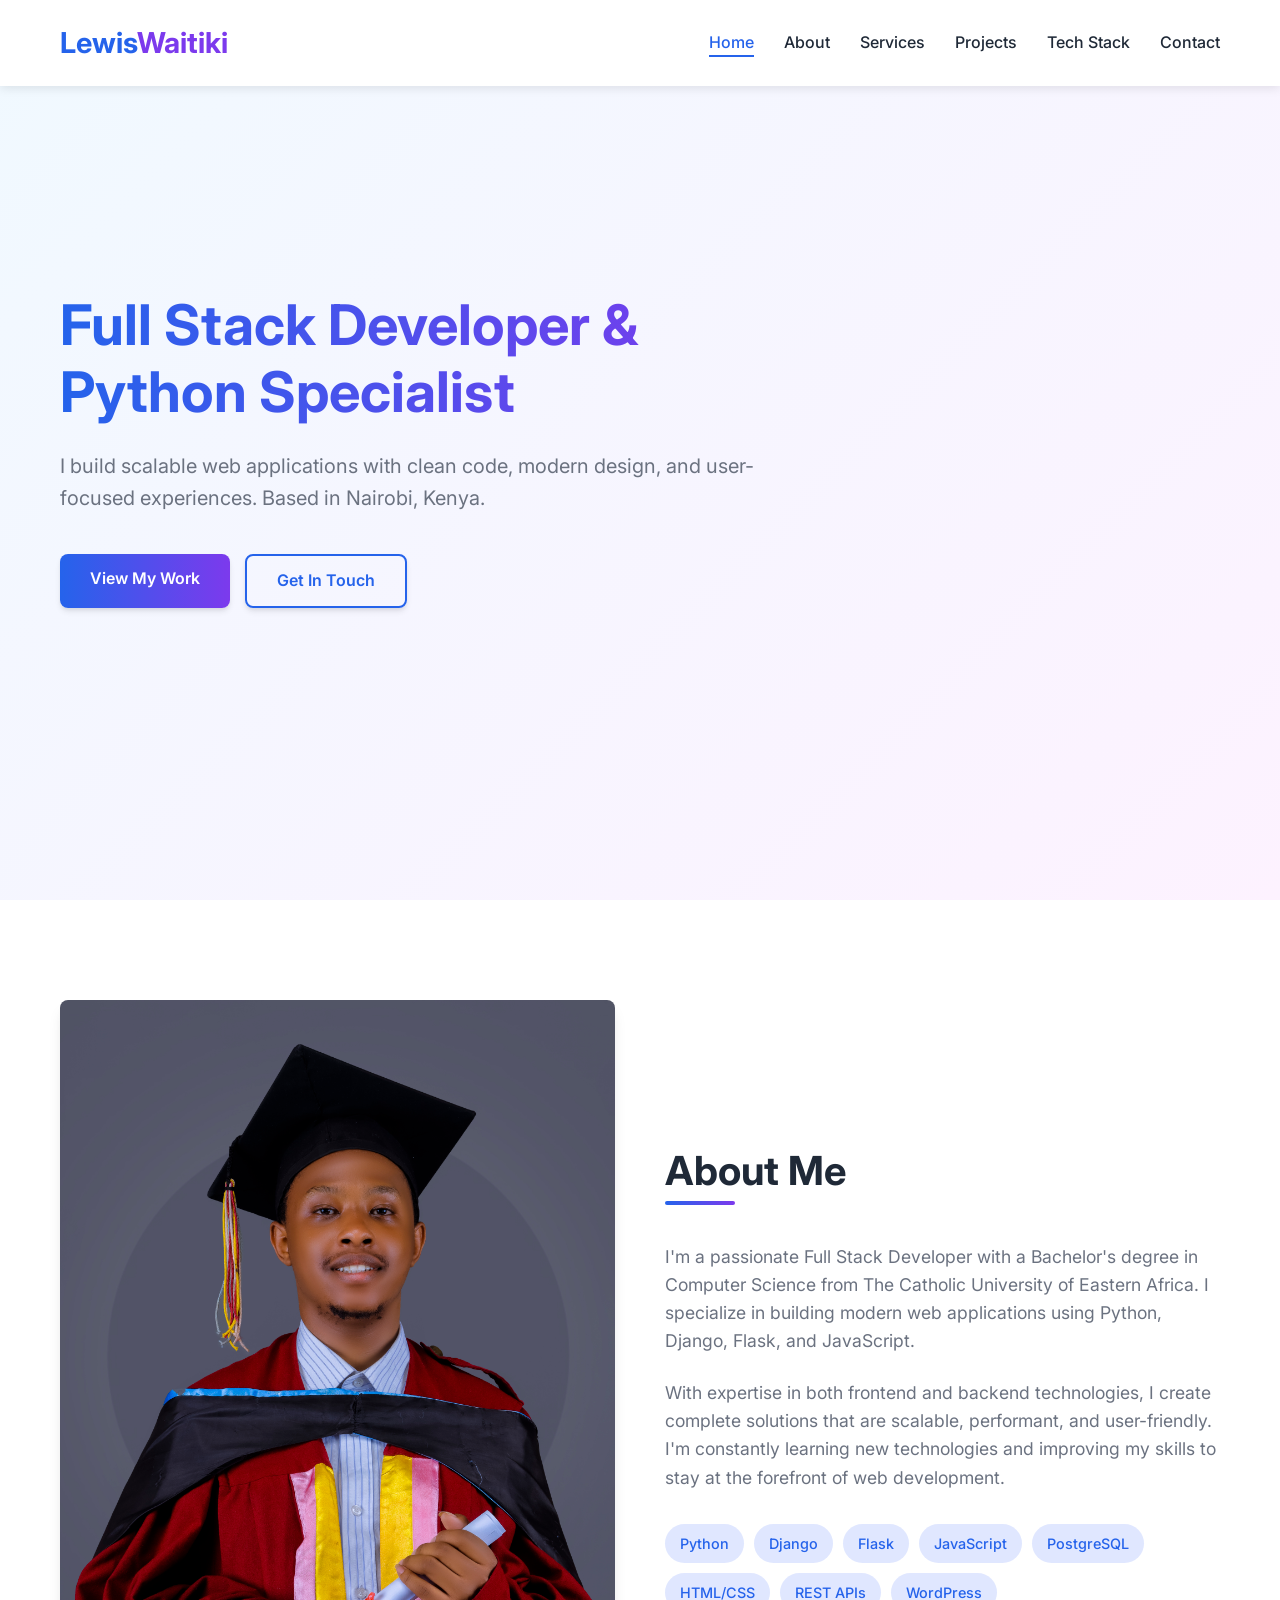
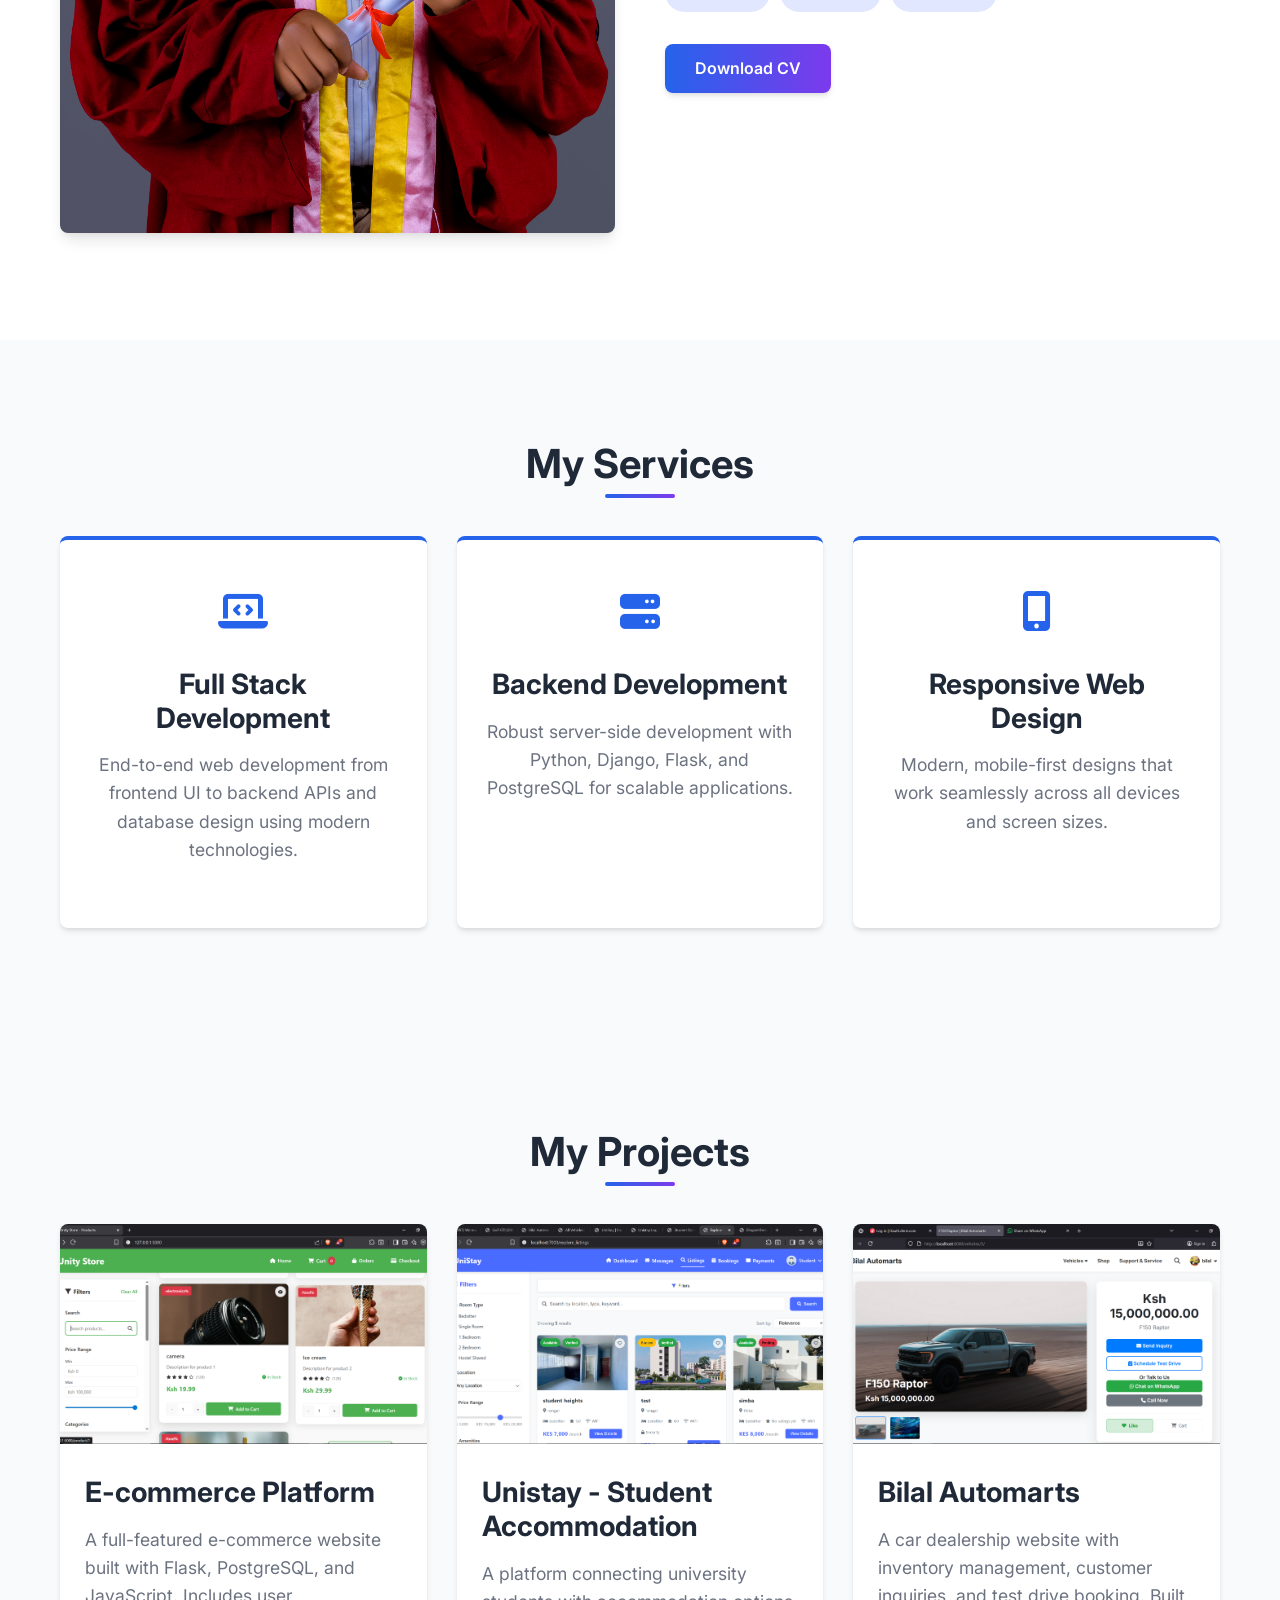
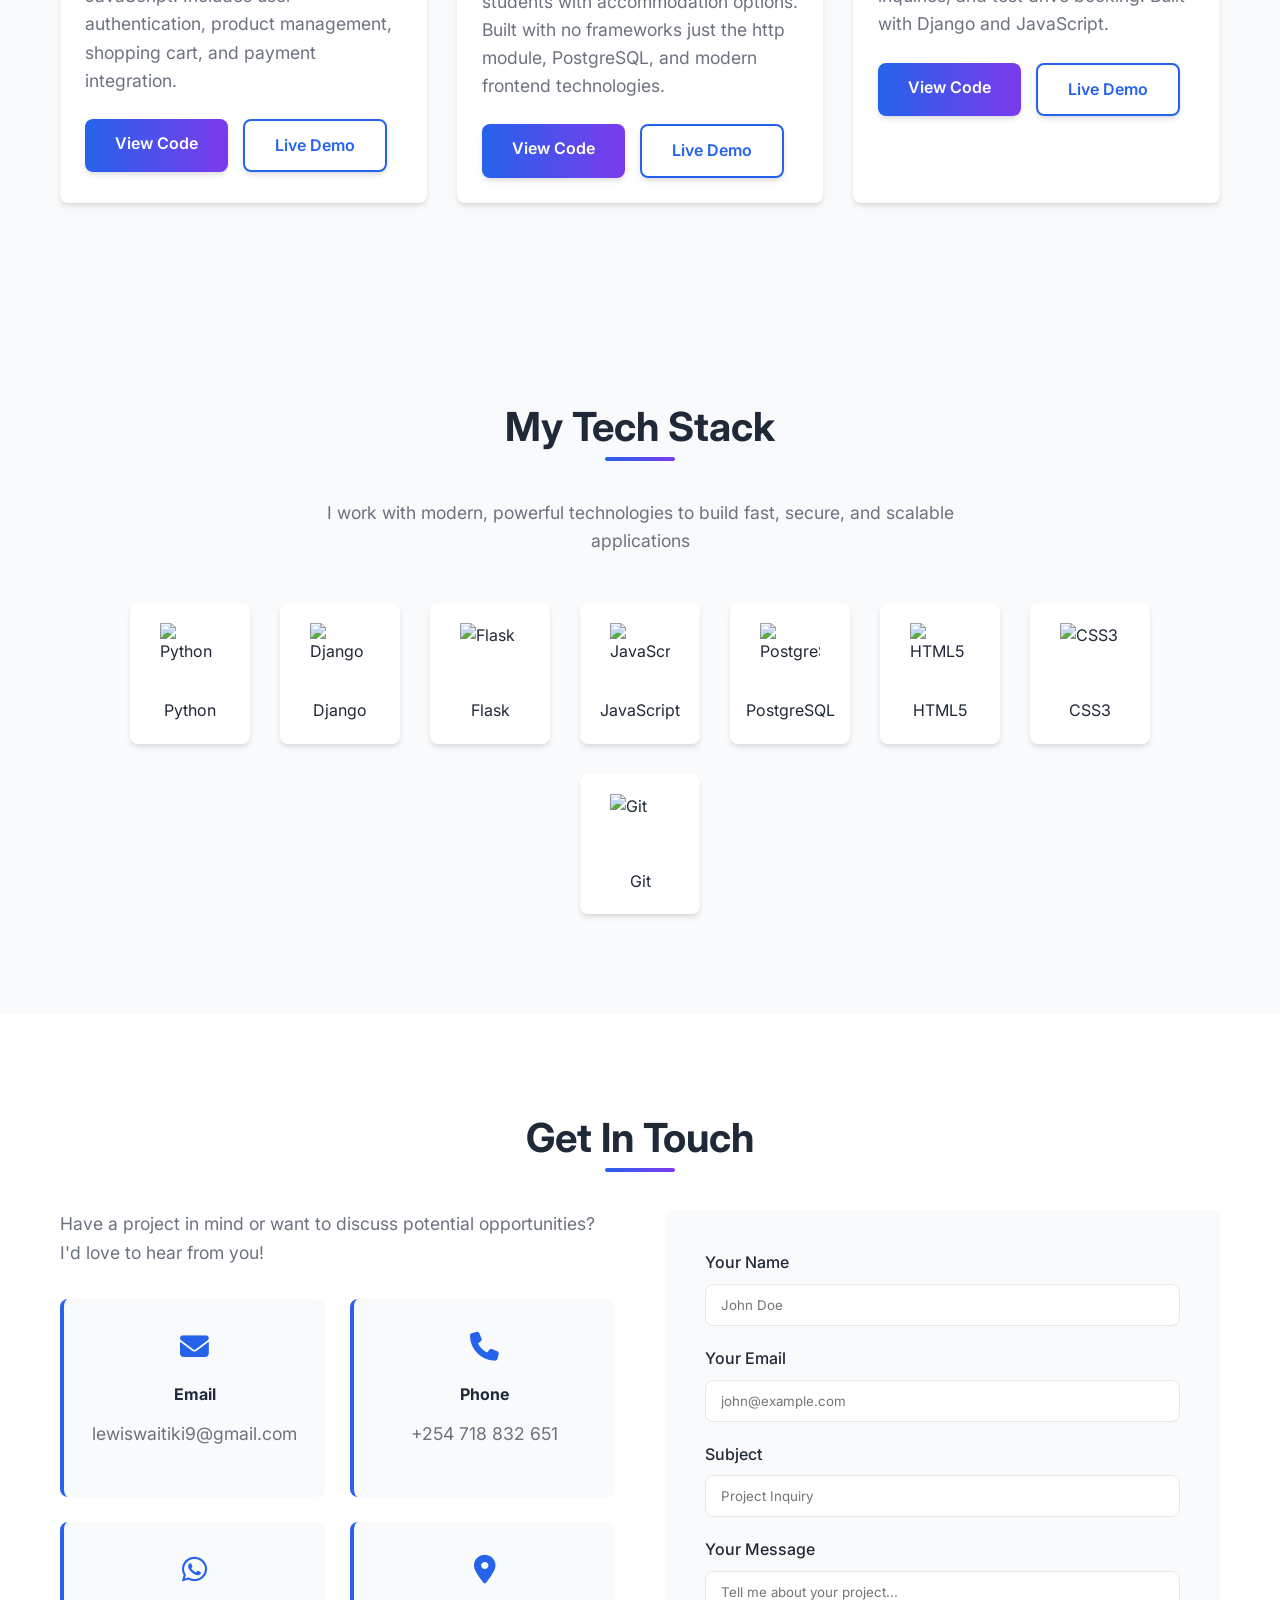
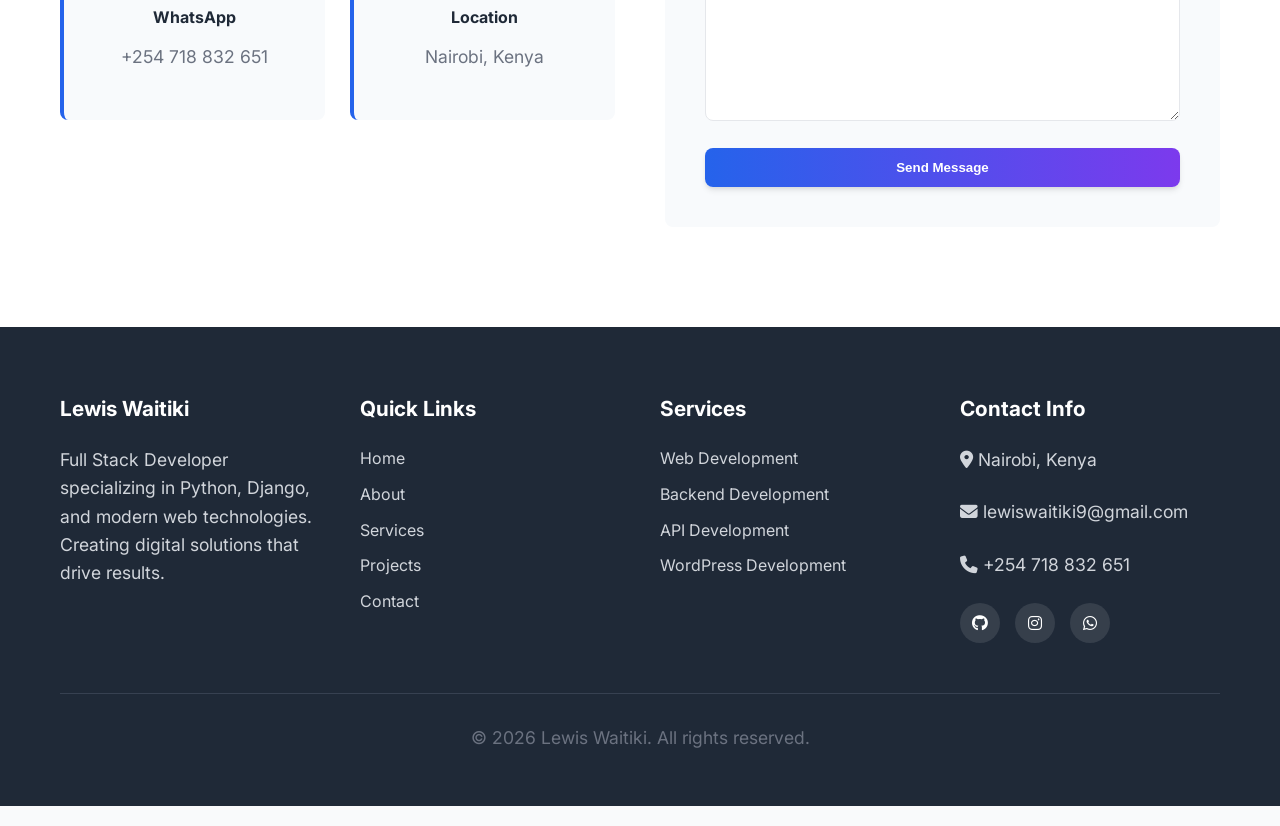
==== commit b29239ed: "corrected the unistay project description" ====
--- a/index.html
+++ b/index.html
@@ -188,8 +188,8 @@
               <h3>Unistay - Student Accommodation</h3>
               <p>
                 A platform connecting university students with accommodation
-                options. Built with Django, PostgreSQL, and modern frontend
-                technologies.
+                options. Built with no frameworks just the http module,
+                PostgreSQL, and modern frontend technologies.
               </p>
               <div class="project-links">
                 <a
